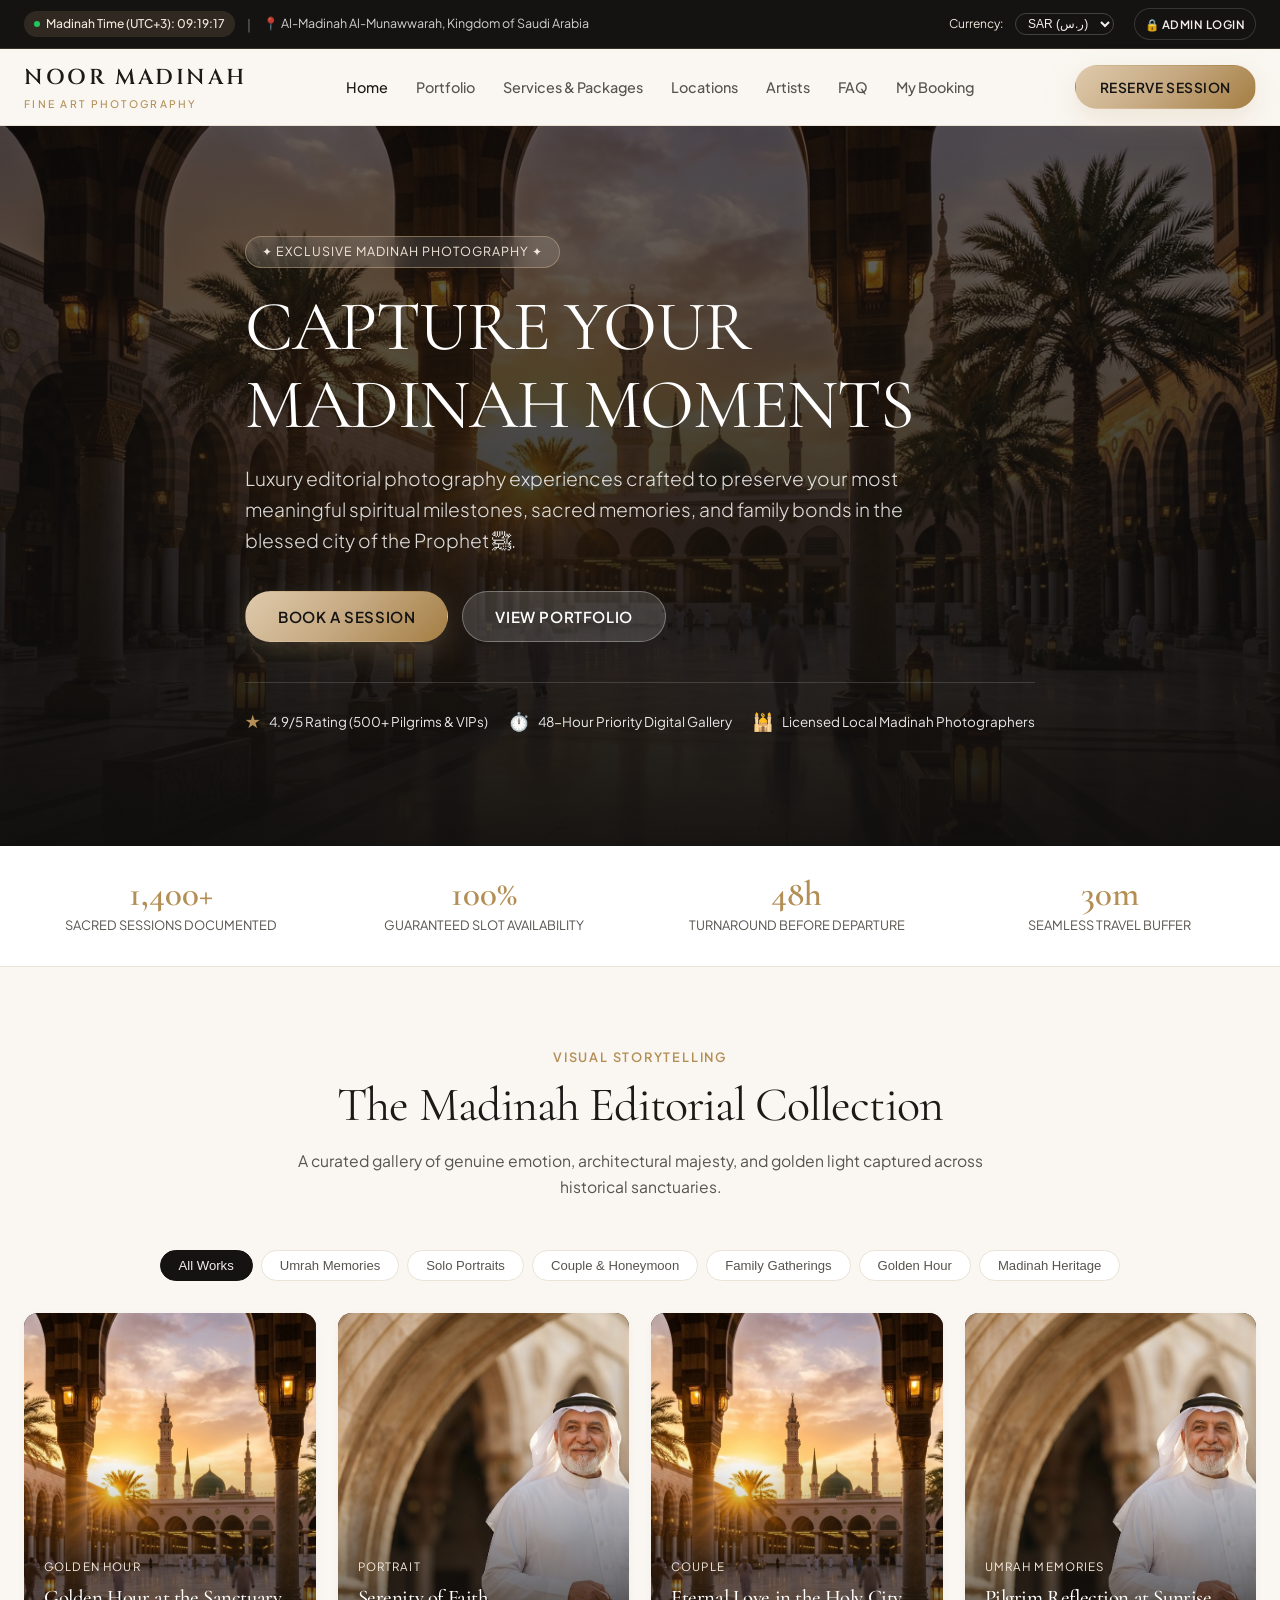
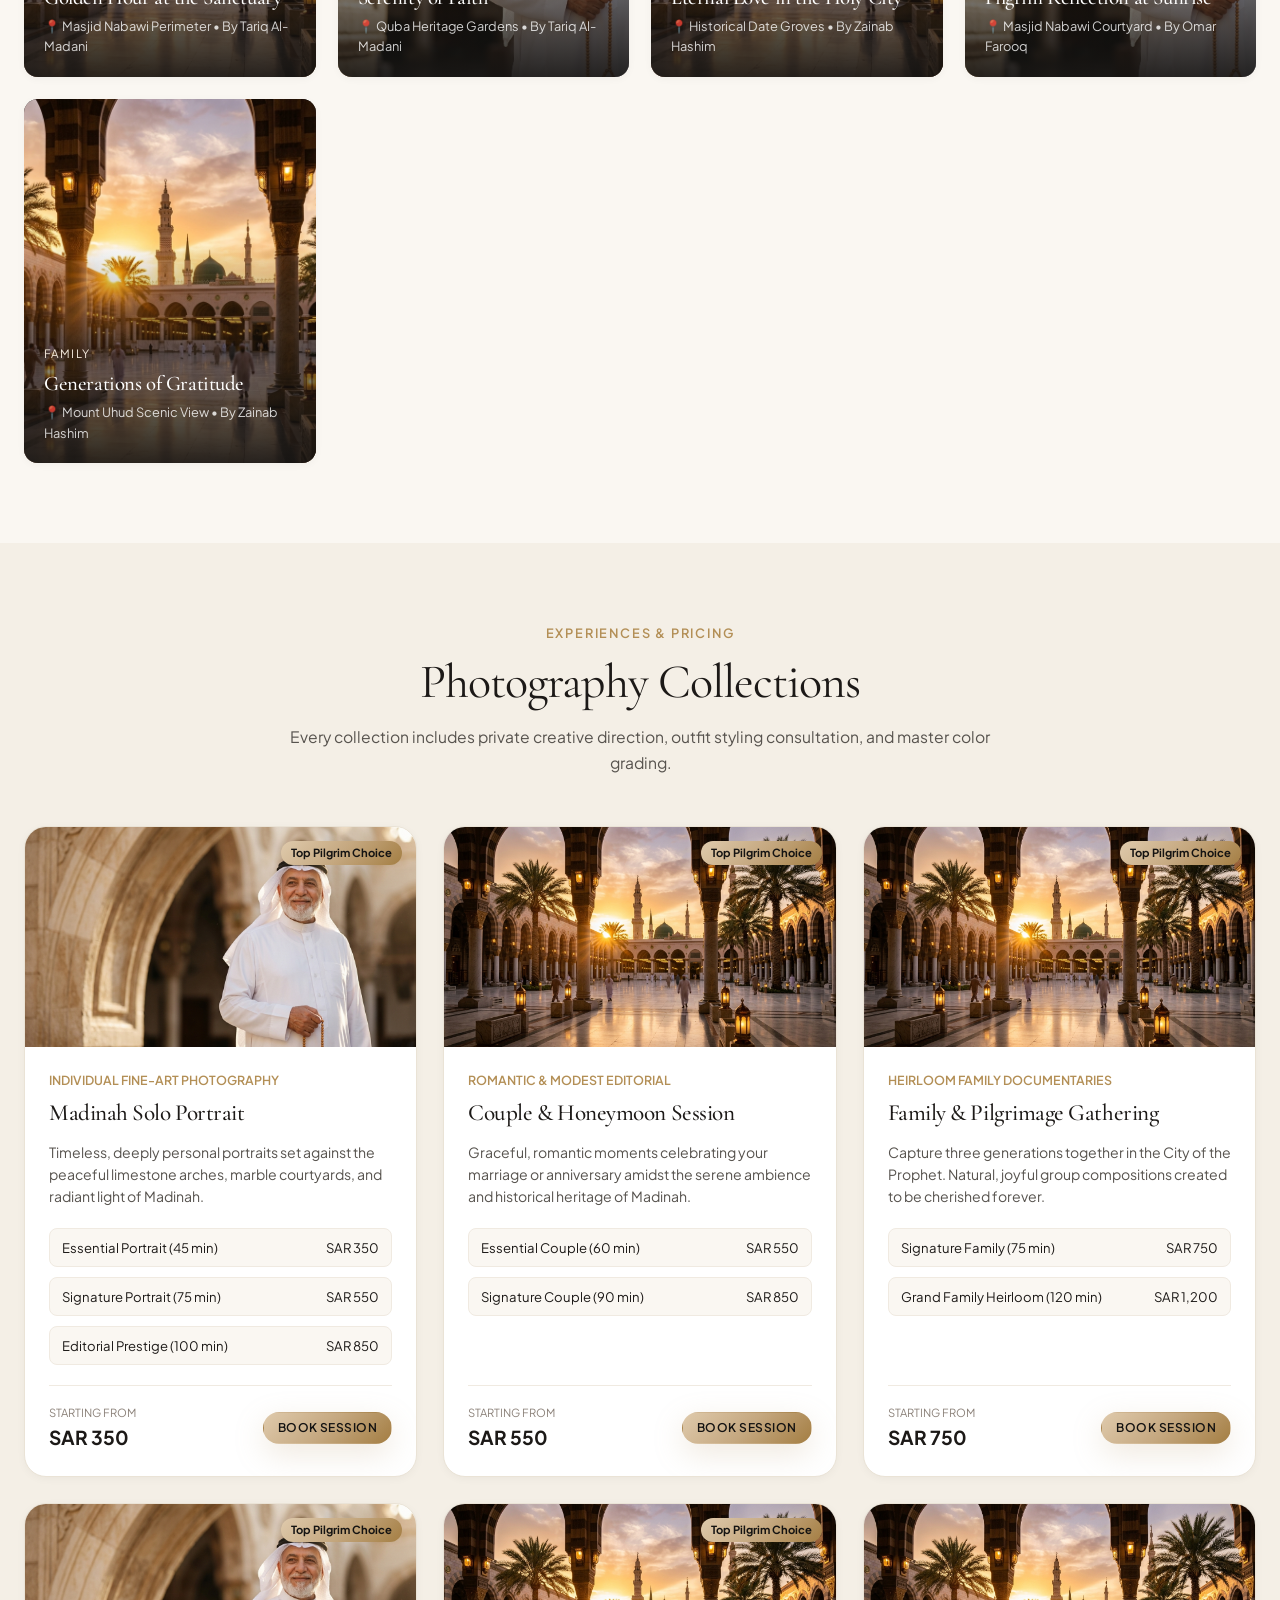
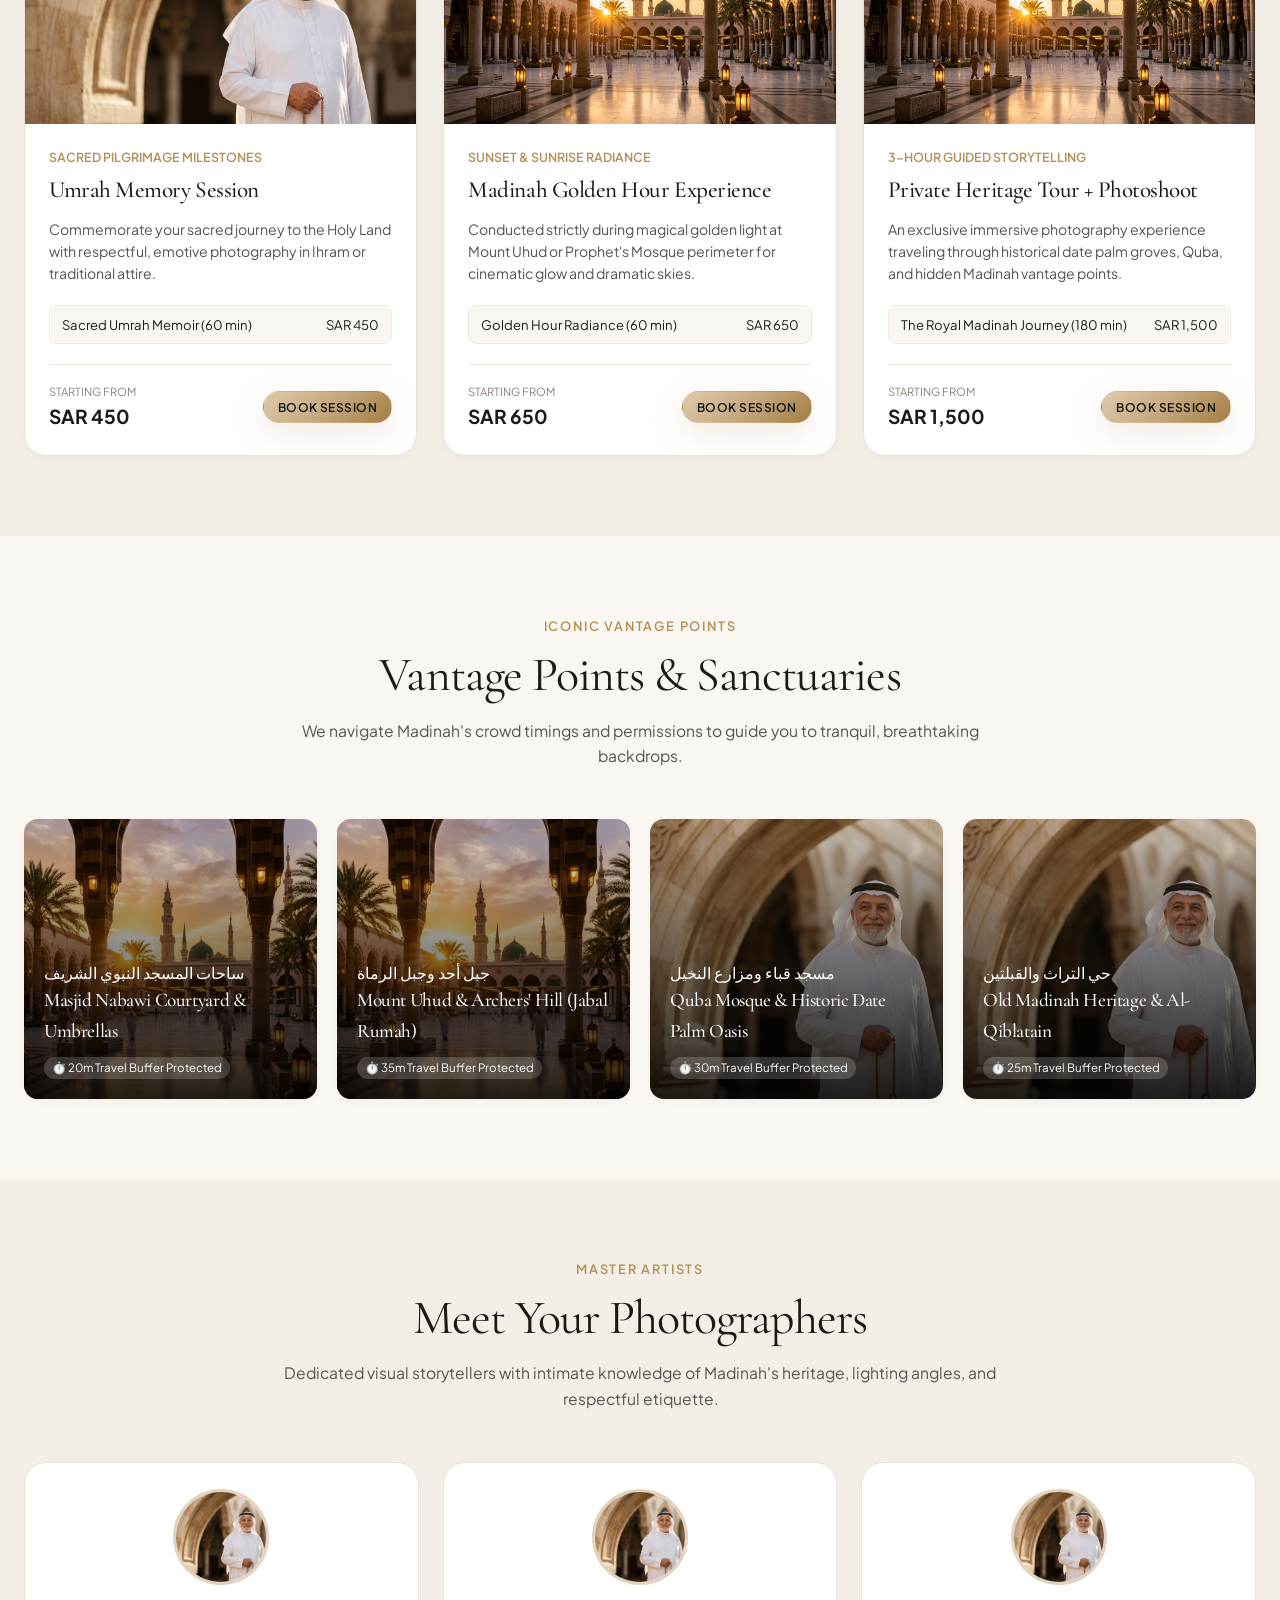
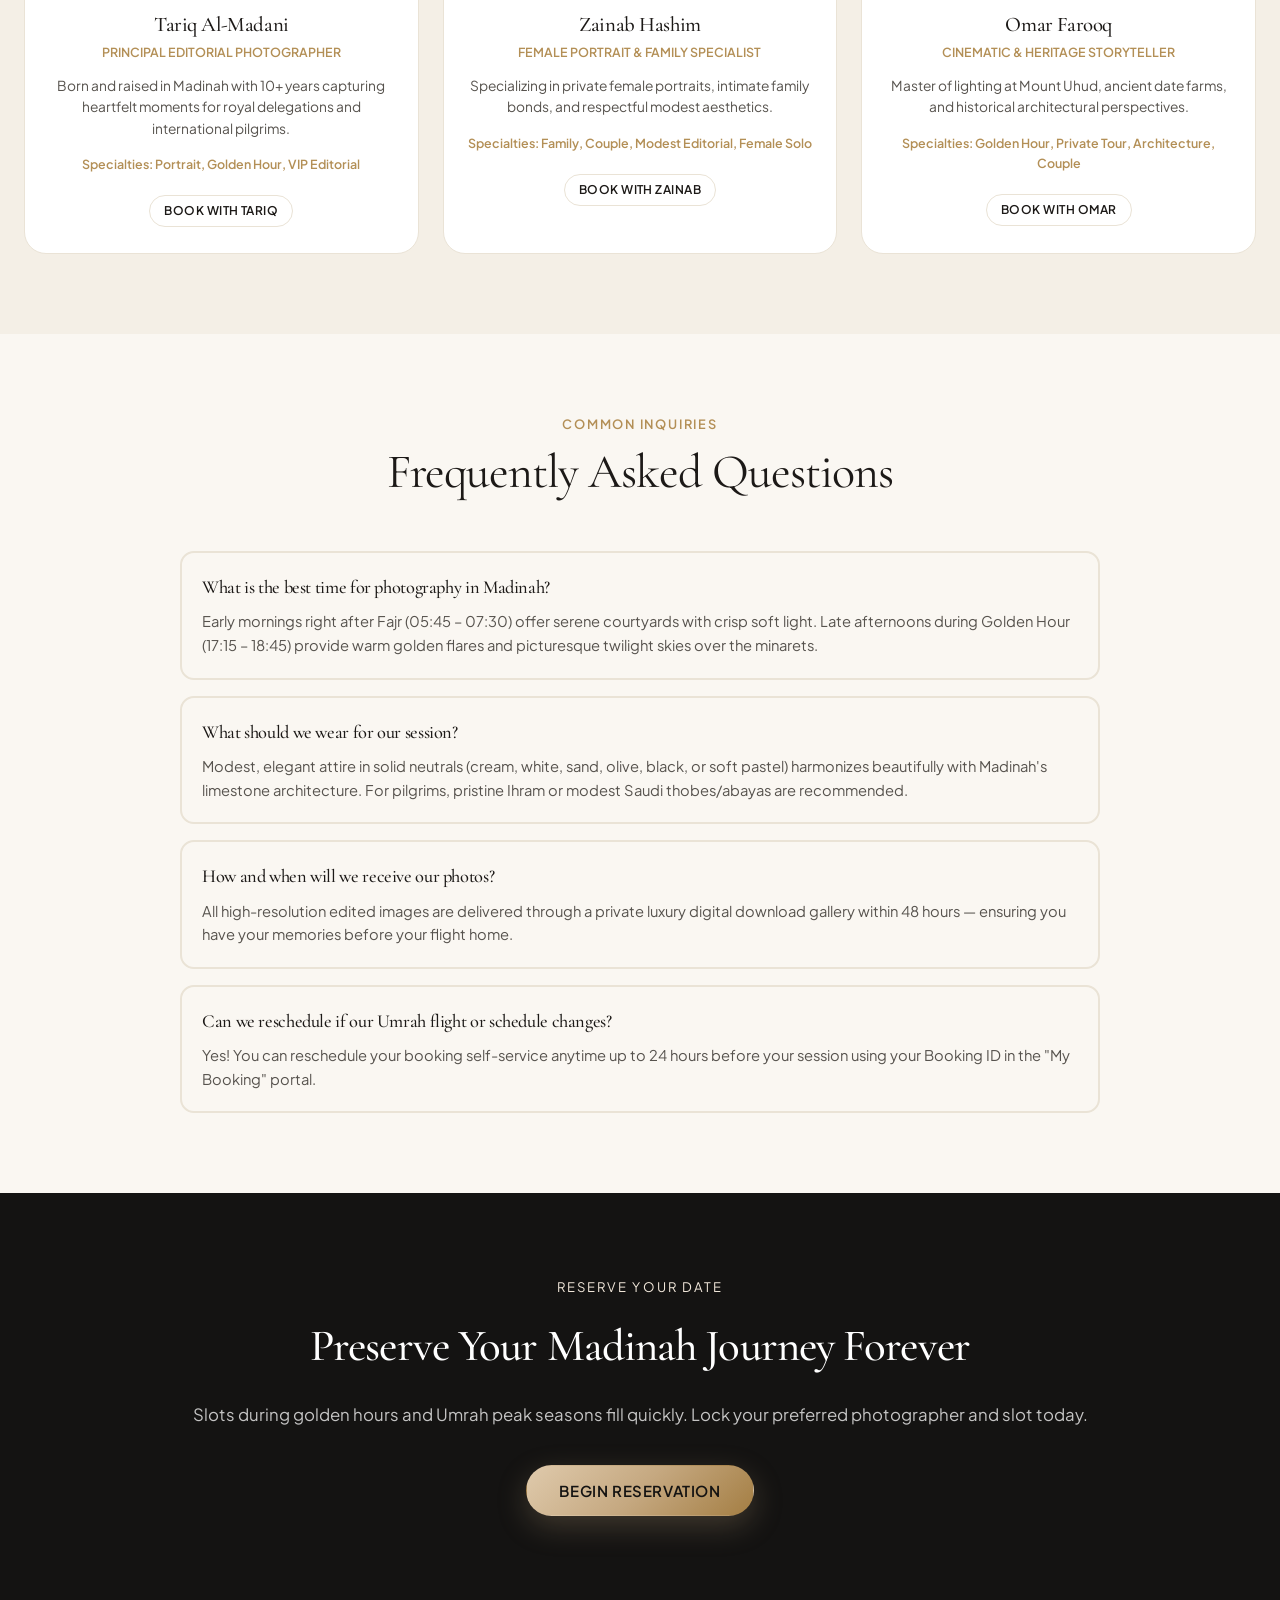
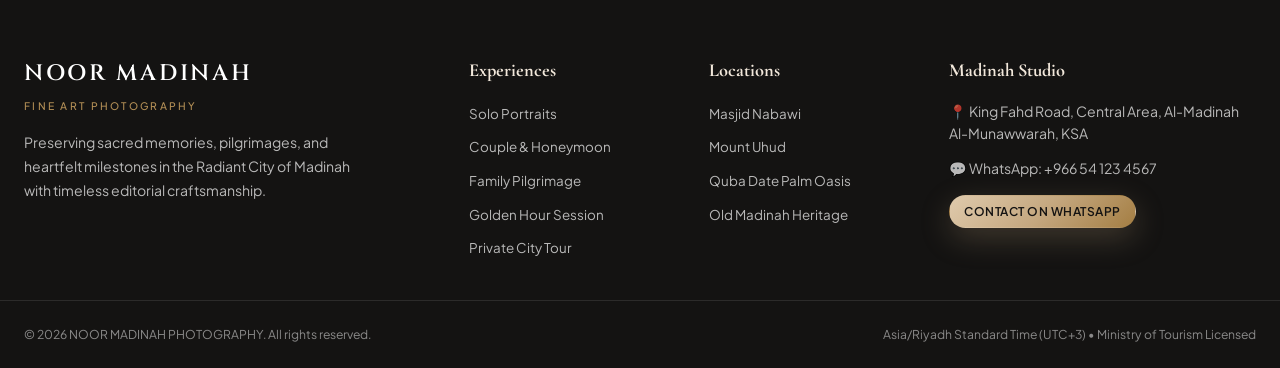
==== index.html @ 3746a285 "Add full WhatsApp Bot Gateway integration and live test sender in Admin Control Center" ====
<!DOCTYPE html>
<html lang="en">
<head>
  <meta charset="UTF-8">
  <meta name="viewport" content="width=device-width, initial-scale=1.0">
  <title>NOOR MADINAH — Luxury Editorial Photography & Reservation Platform</title>
  
  <!-- SEO & Open Graph -->
  <meta name="description" content="Exclusive luxury photography experiences in Madinah, Saudi Arabia. Commemorate sacred Umrah moments, timeless portraits, and family heirlooms around Prophet's Mosque & Mount Uhud.">
  <meta name="keywords" content="Madinah Photographer, Photographer in Madinah, Umrah Photography, Madinah Photo Session, Saudi Arabia Luxury Photographer, Nabawi Portrait">
  <meta property="og:title" content="NOOR MADINAH — Luxury Editorial Photography">
  <meta property="og:description" content="Capture your most meaningful pilgrimage moments in Madinah with our premier editorial photography team.">
  <meta property="og:image" content="/static/images/hero_sunset.jpg">
  <meta property="og:type" content="website">

  <link rel="stylesheet" href="/css/styles.css?v=2.1">
</head>
<body>

  <!-- 1. TOP LIVE TIME & CURRENCY BAR -->
  <div class="top-bar">
    <div class="container top-bar-inner">
      <div class="top-bar-left">
        <div class="time-badge">
          <span class="pulse-dot"></span>
          <span id="madinah-live-clock">Madinah (Asia/Riyadh): 17:30</span>
        </div>
        <span style="color: rgba(255,255,255,0.4);">|</span>
        <span style="font-size: 0.78rem; color: rgba(255,255,255,0.8);">📍 Al-Madinah Al-Munawwarah, Kingdom of Saudi Arabia</span>
      </div>
      <div style="display: flex; align-items: center; gap: 12px;">
        <span style="font-size: 0.75rem; color: var(--gold-light);">Currency:</span>
        <select id="currency-select" class="currency-picker" onchange="app.setCurrency(this.value)">
          <option value="SAR">SAR (ر.س)</option>
          <option value="USD">USD ($)</option>
          <option value="IDR">IDR (Rp)</option>
        </select>
        <button id="admin-nav-btn" onclick="app.openAdminLoginModal()" class="btn btn-dark btn-sm" style="font-size: 0.72rem; padding: 3px 10px; margin-left: 8px;">🔒 Admin Login</button>
      </div>
    </div>
  </div>

  <!-- 2. SITE HEADER & NAVIGATION -->
  <header class="site-header">
    <div class="container nav-inner">
      <a href="#" onclick="app.switchView('public'); return false;" class="brand-logo">
        <span class="brand-title">NOOR MADINAH</span>
        <span class="brand-subtitle">Fine Art Photography</span>
      </a>

      <nav>
        <ul class="nav-links">
          <li><a class="nav-link active" onclick="app.scrollToSection('hero')">Home</a></li>
          <li><a class="nav-link" onclick="app.scrollToSection('portfolio')">Portfolio</a></li>
          <li><a class="nav-link" onclick="app.scrollToSection('services')">Services & Packages</a></li>
          <li><a class="nav-link" onclick="app.scrollToSection('locations')">Locations</a></li>
          <li><a class="nav-link" onclick="app.scrollToSection('photographers')">Artists</a></li>
          <li><a class="nav-link" onclick="app.scrollToSection('faq')">FAQ</a></li>
          <li><a class="nav-link" onclick="app.switchView('client-portal')">My Booking</a></li>
        </ul>
      </nav>

      <div class="nav-actions">
        <button onclick="app.startBooking()" class="btn btn-primary">Reserve Session</button>
      </div>
    </div>
  </header>

  <!-- ========================================================
       MAIN APP CONTAINER (SPA ROUTER)
       ======================================================== -->
  <main id="app-root">

    <!-- VIEW 1: PUBLIC EDITORIAL WEBSITE -->
    <div id="view-public">

      <!-- HERO SECTION -->
      <section id="hero" class="hero-section">
        <img src="/static/images/hero_sunset.jpg" alt="Madinah Sanctuary Sunset" class="hero-bg-img">
        <div class="hero-overlay"></div>
        
        <div class="container hero-content">
          <div class="hero-tag">✦ Exclusive Madinah Photography ✦</div>
          <h1 class="hero-title">CAPTURE YOUR<br>MADINAH MOMENTS</h1>
          <p class="hero-subtitle">
            Luxury editorial photography experiences crafted to preserve your most meaningful spiritual milestones, sacred memories, and family bonds in the blessed city of the Prophet ﷺ.
          </p>
          <div class="hero-cta-group">
            <button onclick="app.startBooking()" class="btn btn-primary btn-lg">Book A Session</button>
            <button onclick="app.scrollToSection('portfolio')" class="btn btn-secondary btn-lg" style="background: rgba(255,255,255,0.15); color: #fff; border-color: rgba(255,255,255,0.3);">View Portfolio</button>
          </div>

          <div class="hero-badges-row">
            <div class="hero-badge-item">
              <span style="color: var(--gold-hover); font-size: 1.1rem;">★</span>
              <span>4.9/5 Rating (500+ Pilgrims & VIPs)</span>
            </div>
            <div class="hero-badge-item">
              <span style="color: var(--gold-hover); font-size: 1.1rem;">⏱️</span>
              <span>48-Hour Priority Digital Gallery</span>
            </div>
            <div class="hero-badge-item">
              <span style="color: var(--gold-hover); font-size: 1.1rem;">🕌</span>
              <span>Licensed Local Madinah Photographers</span>
            </div>
          </div>
        </div>
      </section>

      <!-- STATS RIBBON -->
      <div class="stats-ribbon">
        <div class="container stats-grid">
          <div class="stat-item">
            <div class="stat-number">1,400+</div>
            <div class="stat-label">Sacred Sessions Documented</div>
          </div>
          <div class="stat-item">
            <div class="stat-number">100%</div>
            <div class="stat-label">Guaranteed Slot Availability</div>
          </div>
          <div class="stat-item">
            <div class="stat-number">48h</div>
            <div class="stat-label">Turnaround Before Departure</div>
          </div>
          <div class="stat-item">
            <div class="stat-number">30m</div>
            <div class="stat-label">Seamless Travel Buffer</div>
          </div>
        </div>
      </div>

      <!-- PORTFOLIO SHOWCASE -->
      <section id="portfolio" class="section">
        <div class="container">
          <div class="section-header">
            <span class="section-subtitle">Visual Storytelling</span>
            <h2 class="section-title">The Madinah Editorial Collection</h2>
            <p class="section-description">A curated gallery of genuine emotion, architectural majesty, and golden light captured across historical sanctuaries.</p>
          </div>

          <div class="portfolio-filter" id="portfolio-category-filters">
            <button class="filter-btn active" onclick="app.filterPortfolio('All')">All Works</button>
            <button class="filter-btn" onclick="app.filterPortfolio('Umrah Memories')">Umrah Memories</button>
            <button class="filter-btn" onclick="app.filterPortfolio('Portrait')">Solo Portraits</button>
            <button class="filter-btn" onclick="app.filterPortfolio('Couple')">Couple & Honeymoon</button>
            <button class="filter-btn" onclick="app.filterPortfolio('Family')">Family Gatherings</button>
            <button class="filter-btn" onclick="app.filterPortfolio('Golden Hour')">Golden Hour</button>
            <button class="filter-btn" onclick="app.filterPortfolio('Heritage')">Madinah Heritage</button>
          </div>

          <div class="portfolio-grid" id="portfolio-grid-container">
            <!-- Dynamic Portfolio Items Rendered Here -->
          </div>
        </div>
      </section>

      <!-- SERVICES & PACKAGES -->
      <section id="services" class="section section-alt">
        <div class="container">
          <div class="section-header">
            <span class="section-subtitle">Experiences & Pricing</span>
            <h2 class="section-title">Photography Collections</h2>
            <p class="section-description">Every collection includes private creative direction, outfit styling consultation, and master color grading.</p>
          </div>

          <div class="services-grid" id="services-grid-container">
            <!-- Dynamic Services & Package Cards Rendered Here -->
          </div>
        </div>
      </section>

      <!-- ICONIC LOCATIONS -->
      <section id="locations" class="section">
        <div class="container">
          <div class="section-header">
            <span class="section-subtitle">Iconic Vantage Points</span>
            <h2 class="section-title">Vantage Points & Sanctuaries</h2>
            <p class="section-description">We navigate Madinah's crowd timings and permissions to guide you to tranquil, breathtaking backdrops.</p>
          </div>

          <div class="locations-grid" id="locations-grid-container">
            <!-- Dynamic Locations Cards Rendered Here -->
          </div>
        </div>
      </section>

      <!-- ARTISTS / PHOTOGRAPHERS -->
      <section id="photographers" class="section section-alt">
        <div class="container">
          <div class="section-header">
            <span class="section-subtitle">Master Artists</span>
            <h2 class="section-title">Meet Your Photographers</h2>
            <p class="section-description">Dedicated visual storytellers with intimate knowledge of Madinah's heritage, lighting angles, and respectful etiquette.</p>
          </div>

          <div class="photographers-grid" id="photographers-grid-container">
            <!-- Dynamic Photographers Rendered Here -->
          </div>
        </div>
      </section>

      <!-- FAQ SECTION -->
      <section id="faq" class="section">
        <div class="container container-narrow">
          <div class="section-header">
            <span class="section-subtitle">Common Inquiries</span>
            <h2 class="section-title">Frequently Asked Questions</h2>
          </div>

          <div style="display: flex; flex-direction: column; gap: 16px;">
            <div class="selectable-card">
              <h3 style="font-size: 1.15rem; margin-bottom: 8px;">What is the best time for photography in Madinah?</h3>
              <p style="color: var(--text-secondary); font-size: 0.92rem;">
                Early mornings right after Fajr (05:45 – 07:30) offer serene courtyards with crisp soft light. Late afternoons during Golden Hour (17:15 – 18:45) provide warm golden flares and picturesque twilight skies over the minarets.
              </p>
            </div>
            <div class="selectable-card">
              <h3 style="font-size: 1.15rem; margin-bottom: 8px;">What should we wear for our session?</h3>
              <p style="color: var(--text-secondary); font-size: 0.92rem;">
                Modest, elegant attire in solid neutrals (cream, white, sand, olive, black, or soft pastel) harmonizes beautifully with Madinah's limestone architecture. For pilgrims, pristine Ihram or modest Saudi thobes/abayas are recommended.
              </p>
            </div>
            <div class="selectable-card">
              <h3 style="font-size: 1.15rem; margin-bottom: 8px;">How and when will we receive our photos?</h3>
              <p style="color: var(--text-secondary); font-size: 0.92rem;">
                All high-resolution edited images are delivered through a private luxury digital download gallery within 48 hours — ensuring you have your memories before your flight home.
              </p>
            </div>
            <div class="selectable-card">
              <h3 style="font-size: 1.15rem; margin-bottom: 8px;">Can we reschedule if our Umrah flight or schedule changes?</h3>
              <p style="color: var(--text-secondary); font-size: 0.92rem;">
                Yes! You can reschedule your booking self-service anytime up to 24 hours before your session using your Booking ID in the "My Booking" portal.
              </p>
            </div>
          </div>
        </div>
      </section>

      <!-- CTA BANNER -->
      <section class="section" style="background: var(--bg-dark); color: #fff; text-align: center; padding: 80px 0;">
        <div class="container container-narrow">
          <span style="color: var(--gold-light); font-size: 0.82rem; text-transform: uppercase; letter-spacing: 0.16em;">Reserve Your Date</span>
          <h2 style="font-size: 2.8rem; color: #fff; margin: 12px 0 20px;">Preserve Your Madinah Journey Forever</h2>
          <p style="color: rgba(255,255,255,0.75); margin-bottom: 36px; font-size: 1.05rem;">Slots during golden hours and Umrah peak seasons fill quickly. Lock your preferred photographer and slot today.</p>
          <button onclick="app.startBooking()" class="btn btn-primary btn-lg">Begin Reservation</button>
        </div>
      </section>

    </div>

    <!-- VIEW 2: 8-STEP INTERACTIVE BOOKING ENGINE -->
    <div id="view-booking" style="display: none;">
      <div class="container">
        <div class="booking-wizard-wrapper">
          
          <!-- Wizard Progress Indicator -->
          <div class="wizard-header">
            <div style="text-align: center; margin-bottom: 24px;">
              <span style="font-size: 0.78rem; text-transform: uppercase; letter-spacing: 0.16em; color: var(--gold-light);">Reservation Engine</span>
              <h2 style="font-size: 1.8rem; color: #fff;" id="wizard-step-title">Step 1: Select Photography Experience</h2>
            </div>

            <div class="wizard-steps-indicator" id="wizard-steps-indicator">
              <!-- Dynamically populated step pills (1 to 8) -->
            </div>
          </div>

          <div class="wizard-body">
            
            <!-- STEP 1: SELECT SERVICE -->
            <div id="step-pane-1" class="step-pane active">
              <h3 style="font-size: 1.4rem; margin-bottom: 8px;">Choose Your Photoshoot Experience</h3>
              <p style="color: var(--text-secondary); font-size: 0.92rem;">Select the nature of your photography session in Madinah.</p>
              <div class="select-grid" id="step1-services-grid"></div>
            </div>

            <!-- STEP 2: SELECT PACKAGE -->
            <div id="step-pane-2" class="step-pane">
              <h3 style="font-size: 1.4rem; margin-bottom: 8px;">Select Package & Inclusions</h3>
              <p style="color: var(--text-secondary); font-size: 0.92rem;">Choose your desired session duration, photo deliverables, and add-ons.</p>
              <div class="select-grid" id="step2-packages-grid"></div>
            </div>

            <!-- STEP 3: LOCATION & PHOTOGRAPHER -->
            <div id="step-pane-3" class="step-pane">
              <h3 style="font-size: 1.4rem; margin-bottom: 8px;">Location & Artist Preference</h3>
              <p style="color: var(--text-secondary); font-size: 0.92rem;">Select where you wish to shoot and your preferred photographer.</p>
              
              <div style="margin-top: 24px;">
                <label class="form-label" style="margin-bottom: 12px; display: block;">1. Select Photoshoot Location in Madinah:</label>
                <div class="select-grid" id="step3-locations-grid"></div>
              </div>

              <div style="margin-top: 36px;">
                <label class="form-label" style="margin-bottom: 12px; display: block;">2. Select Photographer Preference:</label>
                <div class="select-grid" id="step3-photographers-grid"></div>
              </div>
            </div>

            <!-- STEP 4: DATE & LIVE TIME SLOTS (ASIA/RIYADH) -->
            <div id="step-pane-4" class="step-pane">
              <div style="display: flex; justify-content: space-between; align-items: baseline; flex-wrap: wrap; gap: 10px;">
                <div>
                  <h3 style="font-size: 1.4rem; margin-bottom: 4px;">Choose Date & Available Slot</h3>
                  <p style="color: var(--text-secondary); font-size: 0.92rem;">All slots strictly calculated in <strong>Asia/Riyadh</strong> timezone with automated travel buffer protection.</p>
                </div>
                <div id="slot-calculation-info" style="font-size: 0.82rem; color: var(--gold-hover); font-weight: 600;"></div>
              </div>

              <div class="datetime-selector-grid">
                <!-- Interactive Calendar Widget -->
                <div class="calendar-picker-box">
                  <div class="cal-header">
                    <button class="cal-nav-btn" onclick="bookingWizard.prevMonth()">‹</button>
                    <div class="cal-month-title" id="cal-month-display">August 2026</div>
                    <button class="cal-nav-btn" onclick="bookingWizard.nextMonth()">›</button>
                  </div>
                  <div class="cal-weekdays">
                    <span>MO</span><span>TU</span><span>WE</span><span>TH</span><span>FR</span><span>SA</span><span>SU</span>
                  </div>
                  <div class="cal-days-grid" id="cal-days-container"></div>
                </div>

                <!-- Live Generated Time Slots -->
                <div class="slots-container">
                  <div style="display: flex; justify-content: space-between; align-items: center; margin-bottom: 16px;">
                    <span style="font-weight: 700; font-size: 0.96rem;" id="slots-selected-date-label">Available Slots for Selected Date</span>
                    <span style="font-size: 0.76rem; color: var(--text-muted);" id="slots-count-badge">0 slots</span>
                  </div>

                  <div class="slots-grid" id="slots-grid-container">
                    <p style="grid-column: 1/-1; color: var(--text-muted); font-size: 0.88rem; padding: 20px 0;">Please select a date on the calendar.</p>
                  </div>
                </div>
              </div>
            </div>

            <!-- STEP 5: CLIENT INFORMATION -->
            <div id="step-pane-5" class="step-pane">
              <h3 style="font-size: 1.4rem; margin-bottom: 8px;">Lead Client Information</h3>
              <p style="color: var(--text-secondary); font-size: 0.92rem;">We will use these details to dispatch confirmations, WhatsApp reminders, and delivery links.</p>

              <div class="form-grid" style="margin-top: 24px;">
                <div class="form-group">
                  <label class="form-label">Full Name *</label>
                  <input type="text" id="client-name-input" class="form-input" placeholder="e.g. Ahmad Rayyan" required>
                </div>

                <div class="form-group">
                  <label class="form-label">Email Address *</label>
                  <input type="email" id="client-email-input" class="form-input" placeholder="ahmad@example.com" required>
                </div>

                <div class="form-group">
                  <label class="form-label">WhatsApp Number (with Country Code) *</label>
                  <input type="tel" id="client-whatsapp-input" class="form-input" placeholder="+62 812 3456 7890" required>
                </div>

                <div class="form-group">
                  <label class="form-label">Country of Residence *</label>
                  <select id="client-country-input" class="form-select">
                    <option value="Indonesia">Indonesia</option>
                    <option value="Saudi Arabia">Saudi Arabia</option>
                    <option value="United Arab Emirates">United Arab Emirates</option>
                    <option value="United Kingdom">United Kingdom</option>
                    <option value="United States">United States</option>
                    <option value="Malaysia">Malaysia</option>
                    <option value="Singapore">Singapore</option>
                    <option value="Canada">Canada</option>
                    <option value="Australia">Australia</option>
                    <option value="Other">Other Country</option>
                  </select>
                </div>
              </div>
            </div>

            <!-- STEP 6: PHOTOSHOOT DETAILS -->
            <div id="step-pane-6" class="step-pane">
              <h3 style="font-size: 1.4rem; margin-bottom: 8px;">Photoshoot Details & Vision</h3>
              <p style="color: var(--text-secondary); font-size: 0.92rem;">Help us tailor the lighting, angles, and storytelling to your vision.</p>

              <div class="form-grid" style="margin-top: 24px;">
                <div class="form-group">
                  <label class="form-label">What are you celebrating? *</label>
                  <select id="detail-celebration-input" class="form-select">
                    <option value="Umrah Pilgrimage">Umrah Pilgrimage</option>
                    <option value="Wedding Anniversary">Wedding Anniversary</option>
                    <option value="Honeymoon">Honeymoon</option>
                    <option value="Family Gathering">Family Gathering</option>
                    <option value="Personal Milestone / Solo">Personal Milestone / Solo</option>
                    <option value="Birthday / Celebration">Birthday / Celebration</option>
                  </select>
                </div>

                <div class="form-group">
                  <label class="form-label">Number of People in Session *</label>
                  <select id="detail-people-input" class="form-select">
                    <option value="1">1 Person (Solo)</option>
                    <option value="2">2 Persons (Couple)</option>
                    <option value="3">3 - 4 Persons (Small Family)</option>
                    <option value="6">5 - 7 Persons (Medium Group)</option>
                    <option value="10">8+ Persons (Large Family)</option>
                  </select>
                </div>

                <div class="form-group">
                  <label class="form-label">Preferred Photography Style *</label>
                  <select id="detail-style-input" class="form-select">
                    <option value="Editorial Fine-Art">Editorial Fine-Art (Magazine Look)</option>
                    <option value="Natural & Candid">Natural & Candid (Unposed Emotive)</option>
                    <option value="Cinematic Warmth">Cinematic Warmth (Dramatic Lighting)</option>
                    <option value="Traditional & Classic">Traditional & Classic</option>
                  </select>
                </div>

                <div class="form-group" style="grid-column: 1 / -1;">
                  <label class="form-label">Special Requests, Meeting Notes, or Preferred Poses</label>
                  <textarea id="detail-notes-input" class="form-textarea" placeholder="e.g. Traveling with elderly parents, prefer elevator access, would like photos near green dome minarets, etc."></textarea>
                </div>
              </div>
            </div>

            <!-- STEP 7: PAYMENT & DEPOSIT -->
            <div id="step-pane-7" class="step-pane">
              <h3 style="font-size: 1.4rem; margin-bottom: 8px;">Payment & Deposit Confirmation</h3>
              <p style="color: var(--text-secondary); font-size: 0.92rem;">To lock your photographer's schedule, a 30% deposit is required.</p>

              <div class="receipt-box" id="step7-pricing-summary">
                <!-- Dynamic Breakdown populated here -->
              </div>

              <div style="margin-top: 24px;">
                <label class="form-label" style="margin-bottom: 12px; display: block;">Select Payment Method:</label>
                <div class="select-grid" style="grid-template-columns: repeat(auto-fit, minmax(220px, 1fr));">
                  <div class="selectable-card selected" onclick="bookingWizard.selectPaymentMethod(this, 'Credit Card / Mada')">
                    <div style="font-weight: 700;">💳 Credit Card / Mada</div>
                    <div style="font-size: 0.78rem; color: var(--text-secondary);">Instant automated receipt</div>
                  </div>
                  <div class="selectable-card" onclick="bookingWizard.selectPaymentMethod(this, 'Apple Pay')">
                    <div style="font-weight: 700;">🍏 Apple Pay</div>
                    <div style="font-size: 0.78rem; color: var(--text-secondary);">1-Touch authorization</div>
                  </div>
                  <div class="selectable-card" onclick="bookingWizard.selectPaymentMethod(this, 'Bank Transfer (SAR / IDR)')">
                    <div style="font-weight: 700;">🏦 Bank Transfer</div>
                    <div style="font-size: 0.78rem; color: var(--text-secondary);">Al-Rajhi / BCA / Mandiri</div>
                  </div>
                </div>
              </div>
            </div>

            <!-- STEP 8: CONFIRMATION -->
            <div id="step-pane-8" class="step-pane">
              <div class="confirmation-card" id="step8-confirmation-content">
                <!-- Confirmation content populated here -->
              </div>
            </div>

          </div>

          <!-- Wizard Footer Controls -->
          <div class="booking-summary-bar" id="wizard-summary-bar">
            <div class="summary-pill-group">
              <div class="summary-pill" id="summary-pill-service">Service: <span>-</span></div>
              <div class="summary-pill" id="summary-pill-slot">Slot: <span>-</span></div>
              <div class="summary-pill" id="summary-pill-total" style="font-weight: 700; color: var(--gold-hover);">Total: <span>-</span></div>
            </div>

            <div style="display: flex; gap: 12px;">
              <button id="wizard-prev-btn" onclick="bookingWizard.prevStep()" class="btn btn-secondary" style="display: none;">Back</button>
              <button id="wizard-next-btn" onclick="bookingWizard.nextStep()" class="btn btn-primary">Continue</button>
            </div>
          </div>

        </div>
      </div>
    </div>

    <!-- VIEW 3: CLIENT SELF-SERVICE PORTAL -->
    <div id="view-client-portal" style="display: none; padding: 60px 0;">
      <div class="container container-narrow">
        <div style="text-align: center; margin-bottom: 40px;">
          <span class="section-subtitle">Client Self-Service</span>
          <h2 class="section-title">Manage Your Madinah Photoshoot</h2>
          <p class="section-description">Lookup your booking to view status, download iCal invitations, reschedule date, or contact your photographer.</p>
        </div>

        <div class="selectable-card" style="margin-bottom: 32px;">
          <div style="display: flex; gap: 12px; flex-wrap: wrap;">
            <input type="text" id="client-search-booking-id" class="form-input" style="flex: 1; min-width: 240px;" placeholder="Enter Booking ID (e.g. MDN-2026-0001)">
            <button onclick="clientPortal.searchBooking()" class="btn btn-primary">Find Booking</button>
          </div>
        </div>

        <div id="client-booking-detail-card" style="display: none;">
          <!-- Populated dynamically by client-portal.js -->
        </div>
      </div>
    </div>

    <!-- VIEW 4: ADMIN DASHBOARD & CONTROL CENTER -->
    <div id="view-admin" class="admin-wrapper" style="display: none;">
      <div class="container">
        
        <!-- Admin Header -->
        <div class="admin-header">
          <div>
            <span style="font-size: 0.78rem; text-transform: uppercase; letter-spacing: 0.14em; color: var(--gold-hover); font-weight: 600;">Control Center</span>
            <h1 style="font-size: 2rem;">Madinah Studio Management</h1>
          </div>
          <div style="display: flex; gap: 10px;">
            <button onclick="app.switchView('public')" class="btn btn-secondary btn-sm">Public Site</button>
            <button onclick="adminDashboard.refreshData()" class="btn btn-dark btn-sm">↻ Refresh Data</button>
          </div>
        </div>

        <!-- KPI Metrics Grid -->
        <div class="kpi-grid">
          <div class="kpi-card">
            <div class="kpi-title">Today's Shoots</div>
            <div class="kpi-value" id="kpi-today-shoots">0</div>
          </div>
          <div class="kpi-card">
            <div class="kpi-title">Upcoming Bookings</div>
            <div class="kpi-value" id="kpi-upcoming-shoots">0</div>
          </div>
          <div class="kpi-card">
            <div class="kpi-title">Total Revenue (SAR)</div>
            <div class="kpi-value" id="kpi-revenue" style="color: var(--gold-hover);">SAR 0</div>
          </div>
          <div class="kpi-card">
            <div class="kpi-title">Pending Payments</div>
            <div class="kpi-value" id="kpi-pending-payments">0</div>
          </div>
          <div class="kpi-card">
            <div class="kpi-title">Cancellation Rate</div>
            <div class="kpi-value" id="kpi-cancellation-rate">0%</div>
          </div>
        </div>

        <!-- Admin Tabs -->
        <div class="admin-tabs-nav">
          <button class="admin-tab-btn active" onclick="adminDashboard.switchTab('calendar')">🗓️ Visual Calendar</button>
          <button class="admin-tab-btn" onclick="adminDashboard.switchTab('bookings')">📋 All Bookings</button>
          <button class="admin-tab-btn" onclick="adminDashboard.switchTab('availability')">⏰ Availability & Overrides</button>
          <button class="admin-tab-btn" onclick="adminDashboard.switchTab('portfolio')">🖼️ Portfolio CMS</button>
          <button class="admin-tab-btn" onclick="adminDashboard.switchTab('notifications')">💬 WhatsApp Center</button>
          <button class="admin-tab-btn" onclick="adminDashboard.switchTab('settings')">⚙️ Studio Rules</button>
        </div>

        <!-- TAB 1: VISUAL CALENDAR -->
        <div id="admin-tab-calendar" class="admin-tab-content">
          <div class="admin-calendar-box">
            <div class="admin-cal-controls">
              <div style="display: flex; align-items: center; gap: 12px;">
                <button class="cal-nav-btn" onclick="adminDashboard.prevMonth()">‹</button>
                <h3 style="font-size: 1.3rem;" id="admin-cal-month-title">August 2026</h3>
                <button class="cal-nav-btn" onclick="adminDashboard.nextMonth()">›</button>
              </div>
              <div style="display: flex; gap: 8px; font-size: 0.78rem;">
                <span class="status-pill CONFIRMED">Confirmed</span>
                <span class="status-pill PENDING">Pending</span>
                <span class="status-pill CANCELLED">Cancelled</span>
              </div>
            </div>

            <div class="cal-weekdays" style="margin-bottom: 8px;">
              <span>MON</span><span>TUE</span><span>WED</span><span>THU</span><span>FRI</span><span>SAT</span><span>SUN</span>
            </div>
            <div class="admin-cal-grid" id="admin-calendar-grid">
              <!-- Dynamically populated month calendar with bookings -->
            </div>
          </div>
        </div>

        <!-- TAB 2: BOOKINGS TABLE -->
        <div id="admin-tab-bookings" class="admin-tab-content" style="display: none;">
          <div class="data-table-wrap">
            <table class="data-table">
              <thead>
                <tr>
                  <th>Booking ID</th>
                  <th>Client</th>
                  <th>Service & Package</th>
                  <th>Date & Time</th>
                  <th>Photographer</th>
                  <th>Location</th>
                  <th>Total / Deposit</th>
                  <th>Status</th>
                  <th>Actions</th>
                </tr>
              </thead>
              <tbody id="admin-bookings-tbody">
                <!-- Populated dynamically -->
              </tbody>
            </table>
          </div>
        </div>

        <!-- TAB 3: AVAILABILITY & DATE OVERRIDES -->
        <div id="admin-tab-availability" class="admin-tab-content" style="display: none;">
          <div style="display: grid; grid-template-columns: 1.2fr 1fr; gap: 30px;">
            
            <!-- Date Overrides Creator & List -->
            <div class="selectable-card">
              <h3 style="font-size: 1.2rem; margin-bottom: 16px;">✦ Date Overrides & Blackouts</h3>
              <p style="font-size: 0.86rem; color: var(--text-secondary); margin-bottom: 20px;">
                Date overrides take absolute precedence over weekly recurring schedules (e.g. marking a specific day OFF or setting special holiday hours).
              </p>

              <form id="override-form" onsubmit="adminDashboard.createOverride(event)" class="form-grid">
                <div class="form-group">
                  <label class="form-label">Select Date *</label>
                  <input type="date" id="override-date-input" class="form-input" required>
                </div>
                <div class="form-group">
                  <label class="form-label">Photographer</label>
                  <select id="override-photog-select" class="form-select">
                    <option value="all">All Photographers</option>
                  </select>
                </div>
                <div class="form-group">
                  <label class="form-label">Action</label>
                  <select id="override-is-off" class="form-select" onchange="adminDashboard.toggleOverrideHours(this.value)">
                    <option value="1">Mark Full Day OFF (Closed)</option>
                    <option value="0">Custom Operating Hours</option>
                  </select>
                </div>
                <div class="form-group" id="override-hours-group" style="display: none;">
                  <label class="form-label">Custom Hours (Start - End)</label>
                  <div style="display: flex; gap: 8px;">
                    <input type="time" id="override-start-time" class="form-input" value="10:00">
                    <input type="time" id="override-end-time" class="form-input" value="18:00">
                  </div>
                </div>
                <div class="form-group" style="grid-column: 1 / -1;">
                  <label class="form-label">Reason / Note</label>
                  <input type="text" id="override-reason" class="form-input" placeholder="e.g. Saudi National Day, Private VIP shoot, Maintenance">
                </div>
                <div style="grid-column: 1 / -1;">
                  <button type="submit" class="btn btn-primary btn-sm">Add Date Override</button>
                </div>
              </form>

              <h4 style="font-size: 0.95rem; margin: 28px 0 12px;">Active Date Overrides</h4>
              <div id="admin-overrides-list" style="display: flex; flex-direction: column; gap: 8px;"></div>
            </div>

            <!-- Weekly Schedule Timetable -->
            <div class="selectable-card">
              <h3 style="font-size: 1.2rem; margin-bottom: 16px;">✦ Weekly Standard Hours</h3>
              <div id="admin-weekly-rules-container" style="display: flex; flex-direction: column; gap: 12px;">
                <!-- Populated dynamically -->
              </div>
            </div>

          </div>
        </div>

        <!-- TAB 4: PORTFOLIO CMS -->
        <div id="admin-tab-portfolio" class="admin-tab-content" style="display: none;">
          <div class="selectable-card" style="margin-bottom: 24px;">
            <h3 style="font-size: 1.2rem; margin-bottom: 16px;">✦ Add New Photo to Gallery</h3>
            <form onsubmit="adminDashboard.addPortfolioItem(event)" class="form-grid">
              <div class="form-group">
                <label class="form-label">Photo Title *</label>
                <input type="text" id="cms-port-title" class="form-input" placeholder="e.g. Sunset Minaret Reflection" required>
              </div>
              <div class="form-group">
                <label class="form-label">Category *</label>
                <select id="cms-port-cat" class="form-select">
                  <option value="Umrah Memories">Umrah Memories</option>
                  <option value="Portrait">Solo Portrait</option>
                  <option value="Couple">Couple & Honeymoon</option>
                  <option value="Family">Family Gatherings</option>
                  <option value="Golden Hour">Golden Hour</option>
                  <option value="Heritage">Madinah Heritage</option>
                </select>
              </div>
              <div class="form-group">
                <label class="form-label">Select Photo File from Device *</label>
                <input type="file" id="cms-port-file" class="form-input" accept="image/*" onchange="adminDashboard.previewPortfolioUpload(event)" required>
              </div>
              <div class="form-group">
                <label class="form-label">Location Tag</label>
                <input type="text" id="cms-port-loc" class="form-input" value="Masjid Nabawi Perimeter">
              </div>
              <div id="cms-port-preview-wrap" style="grid-column: 1 / -1; display: none; margin: 10px 0;">
                <label class="form-label" style="margin-bottom: 6px;">Image Preview:</label>
                <img id="cms-port-preview-img" src="" alt="Preview" style="max-height: 200px; border-radius: var(--radius-md); border: 2px solid var(--gold-border); object-fit: cover;">
              </div>
              <div style="grid-column: 1 / -1;">
                <button type="submit" class="btn btn-primary btn-sm">Upload & Publish to Gallery</button>
              </div>
            </form>
          </div>

          <div class="portfolio-grid" id="admin-portfolio-grid"></div>
        </div>

        <!-- TAB 5: WHATSAPP BOT CENTER -->
        <div id="admin-tab-notifications" class="admin-tab-content" style="display: none;">
          <div class="selectable-card" style="margin-bottom: 24px; border-color: #25D366;">
            <div style="display: flex; justify-content: space-between; align-items: center; margin-bottom: 14px; flex-wrap: wrap; gap: 8px;">
              <div>
                <span class="section-subtitle" style="color: #16a34a;">🤖 WhatsApp Bot Gateway</span>
                <h3 style="font-size: 1.3rem;">Hubungkan Bot WhatsApp Otomatis</h3>
              </div>
              <span class="status-pill CONFIRMED" id="wa-bot-status-pill">Gateway Ready</span>
            </div>
            <p style="font-size: 0.88rem; color: var(--text-secondary); margin-bottom: 18px;">
              Setiap ada client yang booking di website, bot akan <strong>otomatis mengirim tiket konfirmasi ke nomor WA client</strong> dan memberi tahu Anda seketika.
            </p>

            <form onsubmit="adminDashboard.saveWhatsAppBotConfig(event)" class="form-grid">
              <div class="form-group">
                <label class="form-label">Pilih Provider Gateway</label>
                <select id="wa-bot-provider" class="form-select" onchange="adminDashboard.toggleProviderFields()">
                  <option value="fonnte">Fonnte (Paling Mudah - Scan QR WhatsApp Anda)</option>
                  <option value="ultramsg">UltraMsg (Instance ID & Token)</option>
                </select>
              </div>

              <div class="form-group">
                <label class="form-label">API Token / Key</label>
                <input type="text" id="wa-bot-token" class="form-input" placeholder="Contoh token: 9xKd7#mP01q..." required>
              </div>

              <div class="form-group" id="wa-instance-wrap" style="display: none;">
                <label class="form-label">UltraMsg Instance ID</label>
                <input type="text" id="wa-bot-instance" class="form-input" placeholder="instance12345">
              </div>

              <div class="form-group">
                <label class="form-label">Nomor WhatsApp Penerima Uji Coba</label>
                <input type="text" id="wa-test-phone" class="form-input" placeholder="Contoh: 081234567890 / 62812...">
              </div>

              <div style="grid-column: 1 / -1; display: flex; gap: 10px; flex-wrap: wrap; margin-top: 6px;">
                <button type="submit" class="btn btn-primary btn-sm" style="background: #25D366; color: #fff; border: none;">💾 Simpan Konfigurasi Bot</button>
                <button type="button" onclick="adminDashboard.sendTestWhatsAppMessage()" class="btn btn-dark btn-sm">📲 Uji Coba Kirim Pesan WA</button>
              </div>
            </form>
          </div>

          <h3 style="font-size: 1.15rem; margin-bottom: 14px;">Template Pesan & Riwayat Pengiriman Client</h3>
          <div style="display: flex; flex-direction: column; gap: 12px;" id="admin-whatsapp-templates-list"></div>
        </div>

        <!-- TAB 6: STUDIO SETTINGS -->
        <div id="admin-tab-settings" class="admin-tab-content" style="display: none;">
          <div class="selectable-card" style="max-width: 680px;">
            <h3 style="font-size: 1.2rem; margin-bottom: 16px;">✦ Studio Operational Rules & Security</h3>
            <form onsubmit="adminDashboard.saveSettings(event)" class="form-grid">
              <div class="form-group">
                <label class="form-label">Official Studio WhatsApp Line (Receives Bookings)</label>
                <input type="text" id="setting-whatsapp-num" class="form-input" value="+966541234567" placeholder="+628... / +9665...">
              </div>
              <div class="form-group">
                <label class="form-label">Default Travel Buffer Time (Minutes)</label>
                <input type="number" id="setting-buffer-min" class="form-input" value="30">
              </div>
              <div class="form-group">
                <label class="form-label">Minimum Notice Period (Hours)</label>
                <input type="number" id="setting-notice-hours" class="form-input" value="6">
              </div>
              <div class="form-group">
                <label class="form-label">Cancellation Deadline (Hours)</label>
                <input type="number" id="setting-cancellation-hours" class="form-input" value="48">
              </div>

              <div style="grid-column: 1 / -1; margin-top: 10px; padding-top: 16px; border-top: 1px solid var(--border-subtle);">
                <h4 style="font-size: 1rem; margin-bottom: 12px; color: var(--gold-hover);">🔒 Admin Security Credentials</h4>
              </div>
              <div class="form-group">
                <label class="form-label">Admin Username</label>
                <input type="text" id="setting-admin-user" class="form-input" value="admin" required>
              </div>
              <div class="form-group">
                <label class="form-label">Admin Password</label>
                <input type="text" id="setting-admin-pass" class="form-input" value="madinah2026" required>
              </div>

              <div style="grid-column: 1 / -1; margin-top: 10px;">
                <button type="submit" class="btn btn-primary btn-sm">Save All Settings & Password</button>
              </div>
            </form>
          </div>
        </div>

      </div>
    </div>

  </main>

  <!-- MODAL: RESCHEDULE / ACTIONS -->
  <div id="app-modal" class="modal-overlay">
    <div class="modal-content">
      <button class="modal-close-btn" onclick="app.closeModal()">✕</button>
      <div id="modal-body-container"></div>
    </div>
  </div>

  <!-- TOAST CONTAINER -->
  <div id="toast-container" class="toast-container"></div>

  <!-- FOOTER -->
  <footer class="site-footer">
    <div class="container footer-grid">
      <div>
        <div class="brand-title" style="color: #fff; font-size: 1.4rem; margin-bottom: 6px;">NOOR MADINAH</div>
        <div class="brand-subtitle" style="margin-bottom: 16px;">Fine Art Photography</div>
        <p style="color: rgba(255,255,255,0.7); font-size: 0.88rem; line-height: 1.7; max-width: 340px;">
          Preserving sacred memories, pilgrimages, and heartfelt milestones in the Radiant City of Madinah with timeless editorial craftsmanship.
        </p>
      </div>

      <div>
        <h4 class="footer-col-title">Experiences</h4>
        <ul class="footer-links-list">
          <li><a class="footer-link" onclick="app.startBooking()">Solo Portraits</a></li>
          <li><a class="footer-link" onclick="app.startBooking()">Couple & Honeymoon</a></li>
          <li><a class="footer-link" onclick="app.startBooking()">Family Pilgrimage</a></li>
          <li><a class="footer-link" onclick="app.startBooking()">Golden Hour Session</a></li>
          <li><a class="footer-link" onclick="app.startBooking()">Private City Tour</a></li>
        </ul>
      </div>

      <div>
        <h4 class="footer-col-title">Locations</h4>
        <ul class="footer-links-list">
          <li><a class="footer-link" onclick="app.scrollToSection('locations')">Masjid Nabawi</a></li>
          <li><a class="footer-link" onclick="app.scrollToSection('locations')">Mount Uhud</a></li>
          <li><a class="footer-link" onclick="app.scrollToSection('locations')">Quba Date Palm Oasis</a></li>
          <li><a class="footer-link" onclick="app.scrollToSection('locations')">Old Madinah Heritage</a></li>
        </ul>
      </div>

      <div>
        <h4 class="footer-col-title">Madinah Studio</h4>
        <p style="color: rgba(255,255,255,0.7); font-size: 0.88rem; margin-bottom: 12px;">
          📍 King Fahd Road, Central Area, Al-Madinah Al-Munawwarah, KSA
        </p>
        <p style="color: rgba(255,255,255,0.7); font-size: 0.88rem; margin-bottom: 16px;">
          💬 WhatsApp: +966 54 123 4567
        </p>
        <a href="https://wa.me/966541234567" target="_blank" class="btn btn-primary btn-sm" style="color: #141312;">Contact on WhatsApp</a>
      </div>
    </div>

    <div class="container footer-bottom-row">
      <span>© 2026 NOOR MADINAH PHOTOGRAPHY. All rights reserved.</span>
      <span>Asia/Riyadh Standard Time (UTC+3) • Ministry of Tourism Licensed</span>
    </div>
  </footer>

  <!-- Scripts (Cache Buster v2.1) -->
  <script src="/js/app.js?v=2.1"></script>
  <script src="/js/booking-engine.js?v=2.1"></script>
  <script src="/js/client-portal.js?v=2.1"></script>
  <script src="/js/admin-dashboard.js?v=2.1"></script>
</body>
</html>
---- css/styles.css ----
/*
 * NOOR MADINAH PHOTOGRAPHY — RESPONSIVE LUXURY EDITORIAL DESIGN SYSTEM
 * Fully Optimized for Mobile Phones, Tablets & Desktop Viewports
 */

@import url('https://fonts.googleapis.com/css2?family=Cormorant+Garamond:ital,wght@0,300;0,400;0,500;0,600;0,700;1,400;1,600&family=Plus+Jakarta+Sans:wght@300;400;500;600;700&family=Cinzel:wght@400;600;700&display=swap');

:root {
  --font-serif: 'Cormorant Garamond', Georgia, serif;
  --font-display: 'Cinzel', serif;
  --font-sans: 'Plus Jakarta Sans', -apple-system, BlinkMacSystemFont, sans-serif;

  /* Luxury Palette */
  --bg-primary: #FAF7F2;
  --bg-secondary: #F4EFE6;
  --bg-card: #FFFFFF;
  --bg-dark: #141312;
  --bg-dark-card: #1D1B19;

  --text-primary: #1C1917;
  --text-secondary: #57534E;
  --text-muted: #8C827A;
  --text-light: #F5EFEB;

  --gold-primary: #C5A880;
  --gold-hover: #B38F56;
  --gold-light: #F2E8DB;
  --gold-border: #E2D3BE;
  --gold-gradient: linear-gradient(135deg, #DFCAAC 0%, #C5A880 50%, #A47E43 100%);

  --border-light: #EAE3D6;
  --border-subtle: #F0EAE1;

  --status-confirmed: #15803D;
  --status-confirmed-bg: #DCFCE7;
  --status-pending: #B45309;
  --status-pending-bg: #FEF3C7;
  --status-cancelled: #991B1B;
  --status-cancelled-bg: #FEE2E2;

  --radius-sm: 8px;
  --radius-md: 14px;
  --radius-lg: 22px;
  --radius-full: 9999px;

  --shadow-sm: 0 2px 8px rgba(28, 25, 23, 0.04);
  --shadow-md: 0 8px 24px rgba(28, 25, 23, 0.07);
  --shadow-lg: 0 20px 40px rgba(28, 25, 23, 0.12);
  --shadow-gold: 0 10px 30px rgba(197, 168, 128, 0.25);

  --transition-smooth: all 0.3s cubic-bezier(0.16, 1, 0.3, 1);
}

*, *::before, *::after {
  box-sizing: border-box;
  margin: 0;
  padding: 0;
  -webkit-tap-highlight-color: transparent;
}

body {
  font-family: var(--font-sans);
  background-color: var(--bg-primary);
  color: var(--text-primary);
  line-height: 1.6;
  -webkit-font-smoothing: antialiased;
  overflow-x: hidden;
}

h1, h2, h3, .font-serif {
  font-family: var(--font-serif);
  font-weight: 500;
  letter-spacing: -0.02em;
}

.font-display {
  font-family: var(--font-display);
  letter-spacing: 0.08em;
}

.container {
  max-width: 1280px;
  margin: 0 auto;
  padding: 0 24px;
}

.container-narrow {
  max-width: 960px;
  margin: 0 auto;
  padding: 0 20px;
}

/* 1. TOP LIVE BAR */
.top-bar {
  background: var(--bg-dark);
  color: var(--text-light);
  font-size: 0.82rem;
  padding: 8px 0;
  border-bottom: 1px solid rgba(197, 168, 128, 0.2);
}

.top-bar-inner {
  display: flex;
  justify-content: space-between;
  align-items: center;
  flex-wrap: wrap;
  gap: 8px;
}

.top-bar-left {
  display: flex;
  align-items: center;
  gap: 12px;
  flex-wrap: wrap;
}

.time-badge {
  display: inline-flex;
  align-items: center;
  gap: 6px;
  background: rgba(197, 168, 128, 0.15);
  color: var(--gold-light);
  padding: 3px 10px;
  border-radius: var(--radius-full);
  font-size: 0.75rem;
  font-weight: 500;
}

.pulse-dot {
  width: 6px;
  height: 6px;
  background-color: #22c55e;
  border-radius: 50%;
  animation: pulse-ring 2s infinite;
}

@keyframes pulse-ring {
  0% { transform: scale(0.95); box-shadow: 0 0 0 0 rgba(34, 197, 94, 0.7); }
  70% { transform: scale(1); box-shadow: 0 0 0 6px rgba(34, 197, 94, 0); }
  100% { transform: scale(0.95); box-shadow: 0 0 0 0 rgba(34, 197, 94, 0); }
}

.currency-picker {
  background: transparent;
  color: var(--text-light);
  border: 1px solid rgba(255,255,255,0.2);
  border-radius: var(--radius-full);
  padding: 2px 8px;
  font-size: 0.75rem;
  cursor: pointer;
}

.currency-picker option {
  background: var(--bg-dark);
  color: #fff;
}

/* 2. SITE HEADER & RESPONSIVE NAV */
.site-header {
  position: sticky;
  top: 0;
  z-index: 100;
  background: rgba(250, 247, 242, 0.96);
  backdrop-filter: blur(16px);
  border-bottom: 1px solid var(--border-light);
}

.nav-inner {
  display: flex;
  justify-content: space-between;
  align-items: center;
  height: 76px;
}

.brand-logo {
  text-decoration: none;
  color: var(--text-primary);
  display: flex;
  flex-direction: column;
}

.brand-title {
  font-family: var(--font-display);
  font-size: clamp(1.1rem, 2.5vw, 1.35rem);
  font-weight: 600;
  letter-spacing: 0.12em;
}

.brand-subtitle {
  font-size: 0.65rem;
  text-transform: uppercase;
  letter-spacing: 0.22em;
  color: var(--gold-hover);
  font-weight: 500;
}

.nav-links {
  display: flex;
  align-items: center;
  list-style: none;
  gap: 28px;
}

.nav-link {
  text-decoration: none;
  color: var(--text-secondary);
  font-size: 0.9rem;
  font-weight: 500;
  cursor: pointer;
  transition: var(--transition-smooth);
}

.nav-link:hover, .nav-link.active {
  color: var(--text-primary);
}

/* 3. BUTTONS */
.btn {
  display: inline-flex;
  align-items: center;
  justify-content: center;
  gap: 8px;
  font-family: var(--font-sans);
  font-size: 0.86rem;
  font-weight: 600;
  letter-spacing: 0.04em;
  text-transform: uppercase;
  padding: 12px 24px;
  border-radius: var(--radius-full);
  border: 1px solid transparent;
  cursor: pointer;
  transition: var(--transition-smooth);
  text-decoration: none;
  min-height: 44px;
}

.btn-primary {
  background: var(--gold-gradient);
  color: #141312;
  box-shadow: var(--shadow-gold);
}

.btn-primary:hover {
  transform: translateY(-2px);
  box-shadow: 0 12px 30px rgba(197, 168, 128, 0.4);
}

.btn-secondary {
  background: var(--bg-card);
  color: var(--text-primary);
  border: 1px solid var(--border-light);
}

.btn-dark {
  background: var(--bg-dark);
  color: var(--text-light);
  border: 1px solid rgba(255,255,255,0.15);
}

.btn-sm {
  padding: 6px 14px;
  font-size: 0.75rem;
  min-height: 32px;
}

.btn-lg {
  padding: 15px 32px;
  font-size: 0.94rem;
}

/* 4. HERO SECTION */
.hero-section {
  position: relative;
  min-height: 80vh;
  display: flex;
  align-items: center;
  background: #0f0e0d;
  color: #FFFFFF;
  overflow: hidden;
}

.hero-bg-img {
  position: absolute;
  top: 0;
  left: 0;
  width: 100%;
  height: 100%;
  object-fit: cover;
  opacity: 0.65;
}

.hero-overlay {
  position: absolute;
  inset: 0;
  background: linear-gradient(180deg, rgba(16, 15, 14, 0.4) 0%, rgba(16, 15, 14, 0.8) 75%, rgba(16, 15, 14, 0.95) 100%);
}

.hero-content {
  position: relative;
  z-index: 2;
  max-width: 840px;
  padding: 60px 0;
}

.hero-tag {
  display: inline-flex;
  align-items: center;
  gap: 8px;
  background: rgba(255, 255, 255, 0.12);
  backdrop-filter: blur(12px);
  border: 1px solid rgba(197, 168, 128, 0.5);
  color: var(--gold-light);
  padding: 5px 16px;
  border-radius: var(--radius-full);
  font-size: 0.78rem;
  letter-spacing: 0.08em;
  text-transform: uppercase;
  margin-bottom: 20px;
}

.hero-title {
  font-size: clamp(2.4rem, 6vw, 4.4rem);
  font-weight: 400;
  line-height: 1.1;
  color: #FFFFFF;
  margin-bottom: 20px;
}

.hero-subtitle {
  font-size: clamp(1rem, 2vw, 1.2rem);
  font-weight: 300;
  color: rgba(255, 255, 255, 0.85);
  line-height: 1.6;
  margin-bottom: 36px;
  max-width: 680px;
}

.hero-cta-group {
  display: flex;
  flex-wrap: wrap;
  gap: 14px;
}

.hero-badges-row {
  display: flex;
  flex-wrap: wrap;
  gap: 20px;
  margin-top: 40px;
  padding-top: 24px;
  border-top: 1px solid rgba(255,255,255,0.15);
}

.hero-badge-item {
  display: flex;
  align-items: center;
  gap: 8px;
  font-size: 0.84rem;
  color: rgba(255,255,255,0.9);
}

/* 5. STATS RIBBON */
.stats-ribbon {
  background: var(--bg-card);
  border-bottom: 1px solid var(--border-light);
  padding: 30px 0;
}

.stats-grid {
  display: grid;
  grid-template-columns: repeat(auto-fit, minmax(180px, 1fr));
  gap: 20px;
}

.stat-item {
  text-align: center;
}

.stat-number {
  font-family: var(--font-serif);
  font-size: 2.2rem;
  font-weight: 600;
  color: var(--gold-hover);
  line-height: 1;
  margin-bottom: 4px;
}

.stat-label {
  font-size: 0.8rem;
  color: var(--text-secondary);
  text-transform: uppercase;
}

/* 6. SECTIONS */
.section {
  padding: 80px 0;
}

.section-alt {
  background-color: var(--bg-secondary);
}

.section-header {
  text-align: center;
  max-width: 720px;
  margin: 0 auto 50px;
}

.section-subtitle {
  font-size: 0.8rem;
  font-weight: 600;
  letter-spacing: 0.14em;
  text-transform: uppercase;
  color: var(--gold-hover);
  margin-bottom: 10px;
  display: block;
}

.section-title {
  font-size: clamp(2rem, 4vw, 3rem);
  font-weight: 400;
  line-height: 1.18;
  color: var(--text-primary);
  margin-bottom: 14px;
}

.section-description {
  font-size: 0.98rem;
  color: var(--text-secondary);
  line-height: 1.65;
}

/* 7. PORTFOLIO & SERVICES GRIDS */
.portfolio-filter {
  display: flex;
  justify-content: center;
  flex-wrap: wrap;
  gap: 8px;
  margin-bottom: 32px;
}

.filter-btn {
  background: var(--bg-card);
  border: 1px solid var(--border-light);
  color: var(--text-secondary);
  padding: 7px 18px;
  border-radius: var(--radius-full);
  font-size: 0.82rem;
  font-weight: 500;
  cursor: pointer;
}

.filter-btn.active, .filter-btn:hover {
  background: var(--bg-dark);
  color: var(--text-light);
  border-color: var(--bg-dark);
}

.portfolio-grid {
  display: grid;
  grid-template-columns: repeat(auto-fill, minmax(280px, 1fr));
  gap: 22px;
}

.portfolio-card {
  position: relative;
  border-radius: var(--radius-md);
  overflow: hidden;
  background: var(--bg-dark-card);
  aspect-ratio: 4/5;
  cursor: pointer;
  box-shadow: var(--shadow-sm);
  transition: var(--transition-smooth);
}

.portfolio-card:hover {
  transform: translateY(-4px);
  box-shadow: var(--shadow-lg);
}

.portfolio-card-img {
  width: 100%;
  height: 100%;
  object-fit: cover;
}

.portfolio-overlay {
  position: absolute;
  inset: 0;
  background: linear-gradient(180deg, transparent 40%, rgba(20, 19, 18, 0.9) 100%);
  display: flex;
  flex-direction: column;
  justify-content: flex-end;
  padding: 20px;
  color: #fff;
}

.portfolio-cat {
  font-size: 0.72rem;
  text-transform: uppercase;
  letter-spacing: 0.1em;
  color: var(--gold-light);
  margin-bottom: 4px;
}

.portfolio-card-title {
  font-size: 1.3rem;
  font-weight: 500;
  margin-bottom: 2px;
}

.portfolio-location {
  font-size: 0.8rem;
  color: rgba(255,255,255,0.8);
}

/* Services */
.services-grid {
  display: grid;
  grid-template-columns: repeat(auto-fit, minmax(300px, 1fr));
  gap: 26px;
}

.service-card {
  background: var(--bg-card);
  border: 1px solid var(--border-light);
  border-radius: var(--radius-lg);
  overflow: hidden;
  box-shadow: var(--shadow-sm);
  display: flex;
  flex-direction: column;
}

.service-card-image-wrap {
  position: relative;
  height: 220px;
}

.service-card-img {
  width: 100%;
  height: 100%;
  object-fit: cover;
}

.service-popular-badge {
  position: absolute;
  top: 14px;
  right: 14px;
  background: var(--gold-gradient);
  color: #141312;
  font-size: 0.7rem;
  font-weight: 700;
  padding: 3px 10px;
  border-radius: var(--radius-full);
}

.service-card-body {
  padding: 24px;
  display: flex;
  flex-direction: column;
  flex-grow: 1;
}

.service-card-subtitle {
  font-size: 0.78rem;
  color: var(--gold-hover);
  text-transform: uppercase;
  font-weight: 600;
  margin-bottom: 4px;
}

.service-card-title {
  font-size: 1.45rem;
  font-weight: 500;
  margin-bottom: 10px;
}

.service-card-desc {
  font-size: 0.88rem;
  color: var(--text-secondary);
  line-height: 1.55;
  margin-bottom: 20px;
}

.service-packages-list {
  display: flex;
  flex-direction: column;
  gap: 10px;
  margin-bottom: 20px;
  flex-grow: 1;
}

.pkg-mini-pill {
  display: flex;
  justify-content: space-between;
  align-items: center;
  background: var(--bg-primary);
  border: 1px solid var(--border-subtle);
  border-radius: var(--radius-sm);
  padding: 8px 12px;
  font-size: 0.82rem;
}

.service-card-footer {
  display: flex;
  justify-content: space-between;
  align-items: center;
  padding-top: 18px;
  border-top: 1px solid var(--border-subtle);
}

.starting-price-box {
  display: flex;
  flex-direction: column;
}

.starting-label {
  font-size: 0.7rem;
  text-transform: uppercase;
  color: var(--text-muted);
}

.starting-amount {
  font-size: 1.2rem;
  font-weight: 700;
  color: var(--text-primary);
}

/* Locations */
.locations-grid {
  display: grid;
  grid-template-columns: repeat(auto-fit, minmax(260px, 1fr));
  gap: 20px;
}

.location-card {
  position: relative;
  height: 280px;
  border-radius: var(--radius-md);
  overflow: hidden;
  cursor: pointer;
  box-shadow: var(--shadow-sm);
}

.location-card-img {
  width: 100%;
  height: 100%;
  object-fit: cover;
}

.location-card-overlay {
  position: absolute;
  inset: 0;
  background: linear-gradient(180deg, rgba(0,0,0,0.1) 0%, rgba(0,0,0,0.85) 100%);
  display: flex;
  flex-direction: column;
  justify-content: flex-end;
  padding: 20px;
  color: #fff;
}

.location-name {
  font-size: 1.2rem;
  font-weight: 500;
  margin-bottom: 6px;
}

.location-buffer-tag {
  display: inline-flex;
  align-items: center;
  background: rgba(255,255,255,0.18);
  font-size: 0.72rem;
  padding: 2px 8px;
  border-radius: var(--radius-full);
}

/* Photographers */
.photographers-grid {
  display: grid;
  grid-template-columns: repeat(auto-fit, minmax(280px, 1fr));
  gap: 24px;
}

.photographer-card {
  background: var(--bg-card);
  border: 1px solid var(--border-light);
  border-radius: var(--radius-lg);
  padding: 26px 20px;
  text-align: center;
}

.photographer-avatar {
  width: 96px;
  height: 96px;
  border-radius: 50%;
  object-fit: cover;
  margin: 0 auto 16px;
  border: 3px solid var(--gold-border);
}

.photographer-name {
  font-size: 1.3rem;
  margin-bottom: 2px;
}

.photographer-role {
  font-size: 0.78rem;
  color: var(--gold-hover);
  text-transform: uppercase;
  font-weight: 600;
  margin-bottom: 12px;
}

.photographer-bio {
  font-size: 0.86rem;
  color: var(--text-secondary);
  line-height: 1.55;
  margin-bottom: 16px;
}

/* ===================================================
   8-STEP BOOKING WIZARD (MOBILE FIRST)
   =================================================== */
.booking-wizard-wrapper {
  background: var(--bg-card);
  border: 1px solid var(--border-light);
  border-radius: var(--radius-lg);
  box-shadow: var(--shadow-lg);
  overflow: hidden;
  margin: 24px auto 60px;
}

.wizard-header {
  background: var(--bg-dark);
  color: var(--text-light);
  padding: 24px 20px;
}

.wizard-steps-indicator {
  display: flex;
  justify-content: space-between;
  align-items: center;
  overflow-x: auto;
  padding-bottom: 6px;
  gap: 8px;
}

.wizard-step-item {
  display: flex;
  flex-direction: column;
  align-items: center;
  gap: 4px;
  flex-shrink: 0;
  cursor: pointer;
}

.step-circle {
  width: 32px;
  height: 32px;
  border-radius: 50%;
  background: #2a2724;
  border: 2px solid #443e39;
  display: flex;
  align-items: center;
  justify-content: center;
  font-size: 0.8rem;
  font-weight: 600;
  color: #a8a29e;
}

.wizard-step-item.active .step-circle {
  background: var(--gold-primary);
  border-color: #fff;
  color: #141312;
}

.wizard-step-item.completed .step-circle {
  background: #15803d;
  border-color: #22c55e;
  color: #fff;
}

.step-label {
  font-size: 0.7rem;
  text-transform: uppercase;
  color: #a8a29e;
}

.wizard-body {
  padding: 28px 20px;
}

.step-pane {
  display: none;
}

.step-pane.active {
  display: block;
}

.select-grid {
  display: grid;
  grid-template-columns: repeat(auto-fit, minmax(260px, 1fr));
  gap: 16px;
  margin-top: 20px;
}

.selectable-card {
  background: var(--bg-primary);
  border: 2px solid var(--border-light);
  border-radius: var(--radius-md);
  padding: 20px;
  cursor: pointer;
  position: relative;
  transition: var(--transition-smooth);
}

.selectable-card:hover {
  border-color: var(--gold-primary);
}

.selectable-card.selected {
  background: #FFFDF9;
  border-color: var(--gold-hover);
  box-shadow: var(--shadow-gold);
}

.selectable-card.selected::after {
  content: '✓';
  position: absolute;
  top: 14px;
  right: 14px;
  width: 22px;
  height: 22px;
  background: var(--gold-hover);
  color: #fff;
  border-radius: 50%;
  display: flex;
  align-items: center;
  justify-content: center;
  font-size: 0.75rem;
  font-weight: bold;
}

.pkg-features-list {
  list-style: none;
  margin: 14px 0;
  display: flex;
  flex-direction: column;
  gap: 6px;
}

.pkg-features-list li {
  font-size: 0.84rem;
  color: var(--text-secondary);
  display: flex;
  align-items: center;
  gap: 6px;
}

.pkg-features-list li::before {
  content: '✦';
  color: var(--gold-hover);
  font-size: 0.75rem;
}

/* Date & Time Slot Grid */
.datetime-selector-grid {
  display: grid;
  grid-template-columns: 1fr 1.2fr;
  gap: 24px;
  margin-top: 20px;
}

.calendar-picker-box, .slots-container {
  background: var(--bg-primary);
  border: 1px solid var(--border-light);
  border-radius: var(--radius-md);
  padding: 20px;
}

.cal-header {
  display: flex;
  justify-content: space-between;
  align-items: center;
  margin-bottom: 16px;
}

.cal-month-title {
  font-family: var(--font-serif);
  font-size: 1.2rem;
  font-weight: 600;
}

.cal-nav-btn {
  background: var(--bg-card);
  border: 1px solid var(--border-light);
  width: 34px;
  height: 34px;
  border-radius: 50%;
  display: flex;
  align-items: center;
  justify-content: center;
  cursor: pointer;
  font-size: 1.1rem;
}

.cal-weekdays {
  display: grid;
  grid-template-columns: repeat(7, 1fr);
  text-align: center;
  font-size: 0.72rem;
  font-weight: 600;
  color: var(--text-muted);
  margin-bottom: 8px;
}

.cal-days-grid {
  display: grid;
  grid-template-columns: repeat(7, 1fr);
  gap: 4px;
}

.cal-day-cell {
  aspect-ratio: 1;
  display: flex;
  align-items: center;
  justify-content: center;
  border-radius: var(--radius-sm);
  font-size: 0.84rem;
  cursor: pointer;
  background: var(--bg-card);
  min-height: 36px;
}

.cal-day-cell:hover:not(.disabled) {
  background: var(--gold-light);
}

.cal-day-cell.selected {
  background: var(--gold-hover);
  color: #fff;
  font-weight: bold;
}

.cal-day-cell.disabled {
  opacity: 0.2;
  cursor: not-allowed;
  background: transparent;
}

.cal-day-cell.today {
  border: 1.5px solid var(--gold-hover);
}

/* Slots Grid */
.slots-grid {
  display: grid;
  grid-template-columns: repeat(auto-fill, minmax(110px, 1fr));
  gap: 10px;
  max-height: 340px;
  overflow-y: auto;
}

.slot-btn {
  background: var(--bg-card);
  border: 1.5px solid var(--border-light);
  border-radius: var(--radius-sm);
  padding: 10px 6px;
  text-align: center;
  cursor: pointer;
  display: flex;
  flex-direction: column;
  gap: 3px;
  min-height: 48px;
}

.slot-btn.selected {
  border-color: var(--gold-hover);
  background: #FFFDF9;
  box-shadow: var(--shadow-gold);
}

.slot-time {
  font-size: 0.95rem;
  font-weight: 700;
}

.slot-badge {
  font-size: 0.65rem;
  padding: 2px 4px;
  border-radius: var(--radius-full);
  background: var(--gold-light);
  color: #8C6D37;
  font-weight: 600;
}

/* Form Controls */
.form-grid {
  display: grid;
  grid-template-columns: repeat(auto-fit, minmax(240px, 1fr));
  gap: 16px;
}

.form-group {
  display: flex;
  flex-direction: column;
  gap: 5px;
}

.form-label {
  font-size: 0.82rem;
  font-weight: 600;
}

.form-input, .form-select, .form-textarea {
  font-family: var(--font-sans);
  font-size: 0.9rem;
  padding: 11px 14px;
  border: 1px solid var(--border-light);
  border-radius: var(--radius-sm);
  background: #FFFFFF;
  outline: none;
  min-height: 44px;
}

.form-textarea {
  min-height: 90px;
  resize: vertical;
}

/* Summary Bar */
.booking-summary-bar {
  background: var(--bg-secondary);
  border-top: 1px solid var(--border-light);
  padding: 18px 20px;
  display: flex;
  justify-content: space-between;
  align-items: center;
  flex-wrap: wrap;
  gap: 14px;
}

.summary-pill-group {
  display: flex;
  flex-wrap: wrap;
  gap: 10px;
  font-size: 0.84rem;
}

.summary-pill {
  display: flex;
  align-items: center;
  gap: 5px;
  background: var(--bg-card);
  padding: 5px 12px;
  border-radius: var(--radius-full);
  border: 1px solid var(--border-subtle);
}

/* Receipt & Confirmation */
.receipt-box {
  background: var(--bg-primary);
  border: 1px solid var(--border-light);
  border-radius: var(--radius-md);
  padding: 22px;
  margin: 20px 0;
}

.receipt-row {
  display: flex;
  justify-content: space-between;
  padding: 8px 0;
  border-bottom: 1px solid var(--border-subtle);
  font-size: 0.88rem;
}

.receipt-row:last-child {
  border-bottom: none;
}

.receipt-label { color: var(--text-muted); }
.receipt-value { font-weight: 600; }

.confirmation-card {
  text-align: center;
  max-width: 640px;
  margin: 0 auto;
  padding: 30px 10px;
}

.confirmation-icon-wrap {
  width: 68px;
  height: 68px;
  border-radius: 50%;
  background: #DCFCE7;
  color: #15803D;
  display: flex;
  align-items: center;
  justify-content: center;
  font-size: 2rem;
  margin: 0 auto 20px;
}

/* Admin Elements */
.admin-wrapper {
  background: #FAF8F5;
  min-height: 100vh;
  padding: 24px 0 60px;
}

.admin-header {
  display: flex;
  justify-content: space-between;
  align-items: center;
  margin-bottom: 24px;
  flex-wrap: wrap;
  gap: 14px;
}

.kpi-grid {
  display: grid;
  grid-template-columns: repeat(auto-fit, minmax(160px, 1fr));
  gap: 16px;
  margin-bottom: 28px;
}

.kpi-card {
  background: var(--bg-card);
  border: 1px solid var(--border-light);
  border-radius: var(--radius-md);
  padding: 18px;
  box-shadow: var(--shadow-sm);
}

.kpi-title {
  font-size: 0.74rem;
  text-transform: uppercase;
  color: var(--text-muted);
  margin-bottom: 6px;
}

.kpi-value {
  font-family: var(--font-serif);
  font-size: 1.8rem;
  font-weight: 600;
  line-height: 1;
}

.admin-tabs-nav {
  display: flex;
  gap: 6px;
  border-bottom: 1px solid var(--border-light);
  margin-bottom: 24px;
  overflow-x: auto;
  padding-bottom: 4px;
}

.admin-tab-btn {
  background: transparent;
  border: none;
  padding: 10px 18px;
  font-family: var(--font-sans);
  font-size: 0.86rem;
  font-weight: 600;
  color: var(--text-secondary);
  cursor: pointer;
  white-space: nowrap;
  position: relative;
}

.admin-tab-btn.active {
  color: var(--text-primary);
}

.admin-tab-btn.active::after {
  content: '';
  position: absolute;
  bottom: -5px;
  left: 0;
  right: 0;
  height: 3px;
  background: var(--gold-hover);
}

.admin-calendar-box {
  background: var(--bg-card);
  border: 1px solid var(--border-light);
  border-radius: var(--radius-md);
  padding: 18px;
}

.admin-cal-grid {
  display: grid;
  grid-template-columns: repeat(7, 1fr);
  gap: 6px;
}

.admin-cal-day {
  min-height: 100px;
  background: var(--bg-primary);
  border: 1px solid var(--border-subtle);
  border-radius: var(--radius-sm);
  padding: 6px;
  display: flex;
  flex-direction: column;
  gap: 3px;
}

.admin-cal-day-num {
  font-size: 0.76rem;
  font-weight: 700;
  color: var(--text-secondary);
}

.cal-booking-chip {
  background: #FFF;
  border-left: 3px solid var(--gold-hover);
  border-radius: 4px;
  padding: 3px 5px;
  font-size: 0.68rem;
  cursor: pointer;
}

.data-table-wrap {
  background: var(--bg-card);
  border: 1px solid var(--border-light);
  border-radius: var(--radius-md);
  overflow-x: auto;
}

.data-table {
  width: 100%;
  border-collapse: collapse;
  font-size: 0.84rem;
  min-width: 600px;
}

.data-table th {
  background: var(--bg-primary);
  padding: 12px 14px;
  font-weight: 600;
  border-bottom: 1px solid var(--border-light);
  font-size: 0.74rem;
  text-transform: uppercase;
}

.data-table td {
  padding: 14px;
  border-bottom: 1px solid var(--border-subtle);
}

.status-pill {
  display: inline-flex;
  padding: 3px 8px;
  border-radius: var(--radius-full);
  font-size: 0.68rem;
  font-weight: 700;
  text-transform: uppercase;
}

.status-pill.CONFIRMED { background: var(--status-confirmed-bg); color: var(--status-confirmed); }
.status-pill.PENDING { background: var(--status-pending-bg); color: var(--status-pending); }
.status-pill.CANCELLED { background: var(--status-cancelled-bg); color: var(--status-cancelled); }

/* Modal */
.modal-overlay {
  position: fixed;
  inset: 0;
  background: rgba(16, 15, 14, 0.65);
  backdrop-filter: blur(4px);
  z-index: 1000;
  display: none;
  align-items: center;
  justify-content: center;
  padding: 16px;
}

.modal-overlay.active {
  display: flex;
}

.modal-content {
  background: var(--bg-card);
  border-radius: var(--radius-lg);
  max-width: 540px;
  width: 100%;
  max-height: 90vh;
  overflow-y: auto;
  padding: 26px 20px;
  position: relative;
}

.modal-close-btn {
  position: absolute;
  top: 16px;
  right: 16px;
  background: transparent;
  border: none;
  font-size: 1.3rem;
  cursor: pointer;
  color: var(--text-muted);
}

/* Footer */
.site-footer {
  background: var(--bg-dark);
  color: var(--text-light);
  padding: 60px 0 24px;
}

.footer-grid {
  display: grid;
  grid-template-columns: 2fr 1fr 1fr 1.5fr;
  gap: 36px;
  margin-bottom: 40px;
}

.footer-col-title {
  font-family: var(--font-serif);
  font-size: 1.15rem;
  color: var(--gold-light);
  margin-bottom: 14px;
}

.footer-links-list {
  list-style: none;
  display: flex;
  flex-direction: column;
  gap: 8px;
}

.footer-link {
  color: rgba(255, 255, 255, 0.7);
  text-decoration: none;
  font-size: 0.84rem;
  cursor: pointer;
}

.footer-bottom-row {
  display: flex;
  justify-content: space-between;
  align-items: center;
  padding-top: 24px;
  border-top: 1px solid rgba(255, 255, 255, 0.1);
  font-size: 0.76rem;
  color: rgba(255, 255, 255, 0.5);
  flex-wrap: wrap;
  gap: 10px;
}

.toast-container {
  position: fixed;
  bottom: 20px;
  right: 20px;
  left: 20px;
  max-width: 360px;
  margin-left: auto;
  z-index: 9999;
  display: flex;
  flex-direction: column;
  gap: 8px;
  pointer-events: none;
}

.toast {
  background: var(--bg-dark);
  color: #fff;
  padding: 12px 18px;
  border-radius: var(--radius-md);
  font-size: 0.84rem;
  border-left: 4px solid var(--gold-hover);
  pointer-events: auto;
}

.toast.toast-error { border-left-color: #ef4444; }
.toast.toast-success { border-left-color: #22c55e; }

/* ===================================================
   RESPONSIVE MEDIA QUERIES (HANDPHONE, TABLET & DESKTOP)
   =================================================== */

/* TABLET (max-width: 900px) */
@media (max-width: 900px) {
  .datetime-selector-grid {
    grid-template-columns: 1fr;
  }
  .footer-grid {
    grid-template-columns: 1fr 1fr;
    gap: 30px;
  }
  .nav-links {
    gap: 16px;
  }
}

/* SMARTPHONE / MOBILE (max-width: 640px) */
@media (max-width: 640px) {
  .container {
    padding: 0 16px;
  }
  .top-bar-inner {
    justify-content: center;
    text-align: center;
  }
  .top-bar-left span:last-child {
    display: none; /* Hide long location string on tiny phone screens */
  }
  .nav-links {
    display: none; /* Mobile header focuses on Brand and Reserve CTA */
  }
  .hero-section {
    min-height: 70vh;
  }
  .hero-content {
    padding: 40px 0;
  }
  .hero-title {
    font-size: 2.2rem;
  }
  .hero-subtitle {
    font-size: 0.95rem;
    margin-bottom: 24px;
  }
  .hero-badges-row {
    flex-direction: column;
    gap: 10px;
  }
  .section {
    padding: 50px 0;
  }
  .section-title {
    font-size: 1.8rem;
  }
  .wizard-body {
    padding: 20px 14px;
  }
  .booking-summary-bar {
    padding: 14px 16px;
    flex-direction: column;
    align-items: stretch;
  }
  .summary-pill-group {
    justify-content: center;
  }
  .btn-lg {
    width: 100%;
  }
  .footer-grid {
    grid-template-columns: 1fr;
    gap: 24px;
  }
  .kpi-grid {
    grid-template-columns: 1fr 1fr;
  }
  .admin-cal-day {
    min-height: 60px;
    padding: 2px;
  }
  .cal-booking-chip {
    font-size: 0.58rem;
    padding: 2px;
  }
}
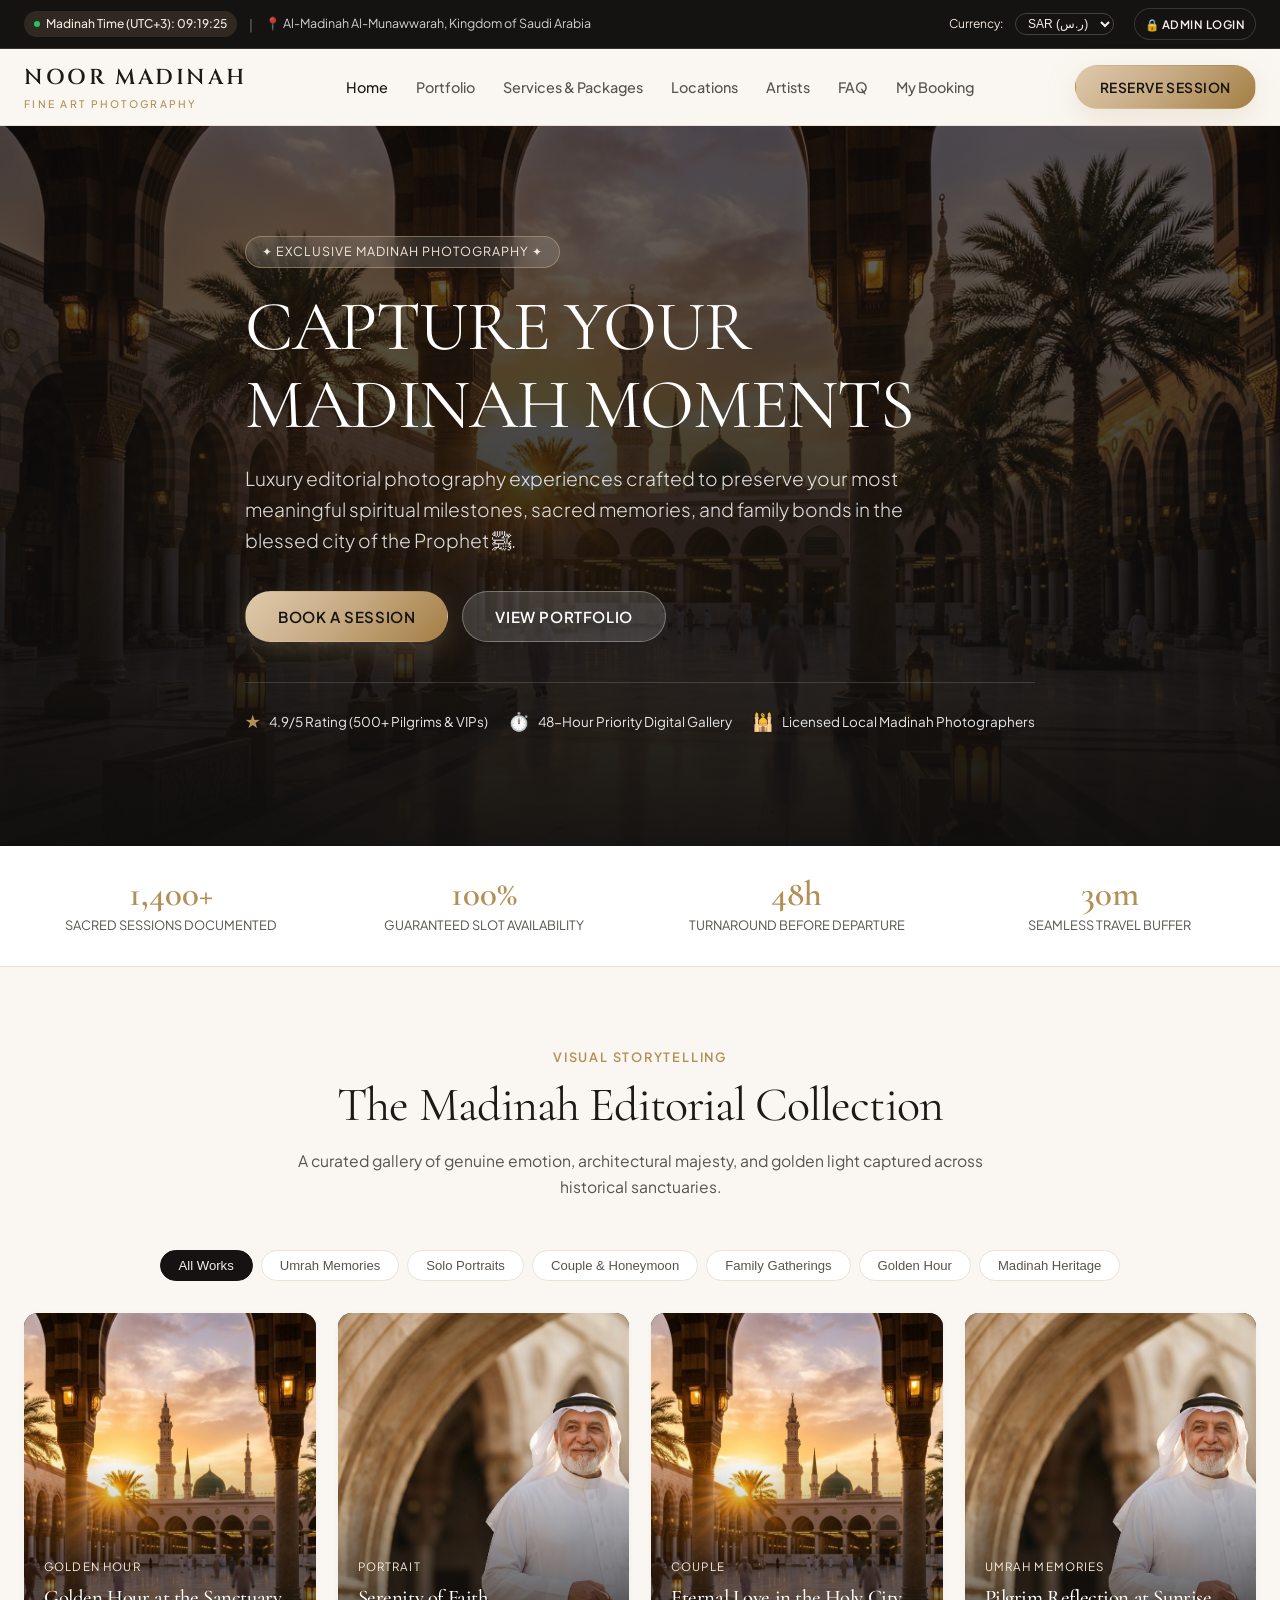
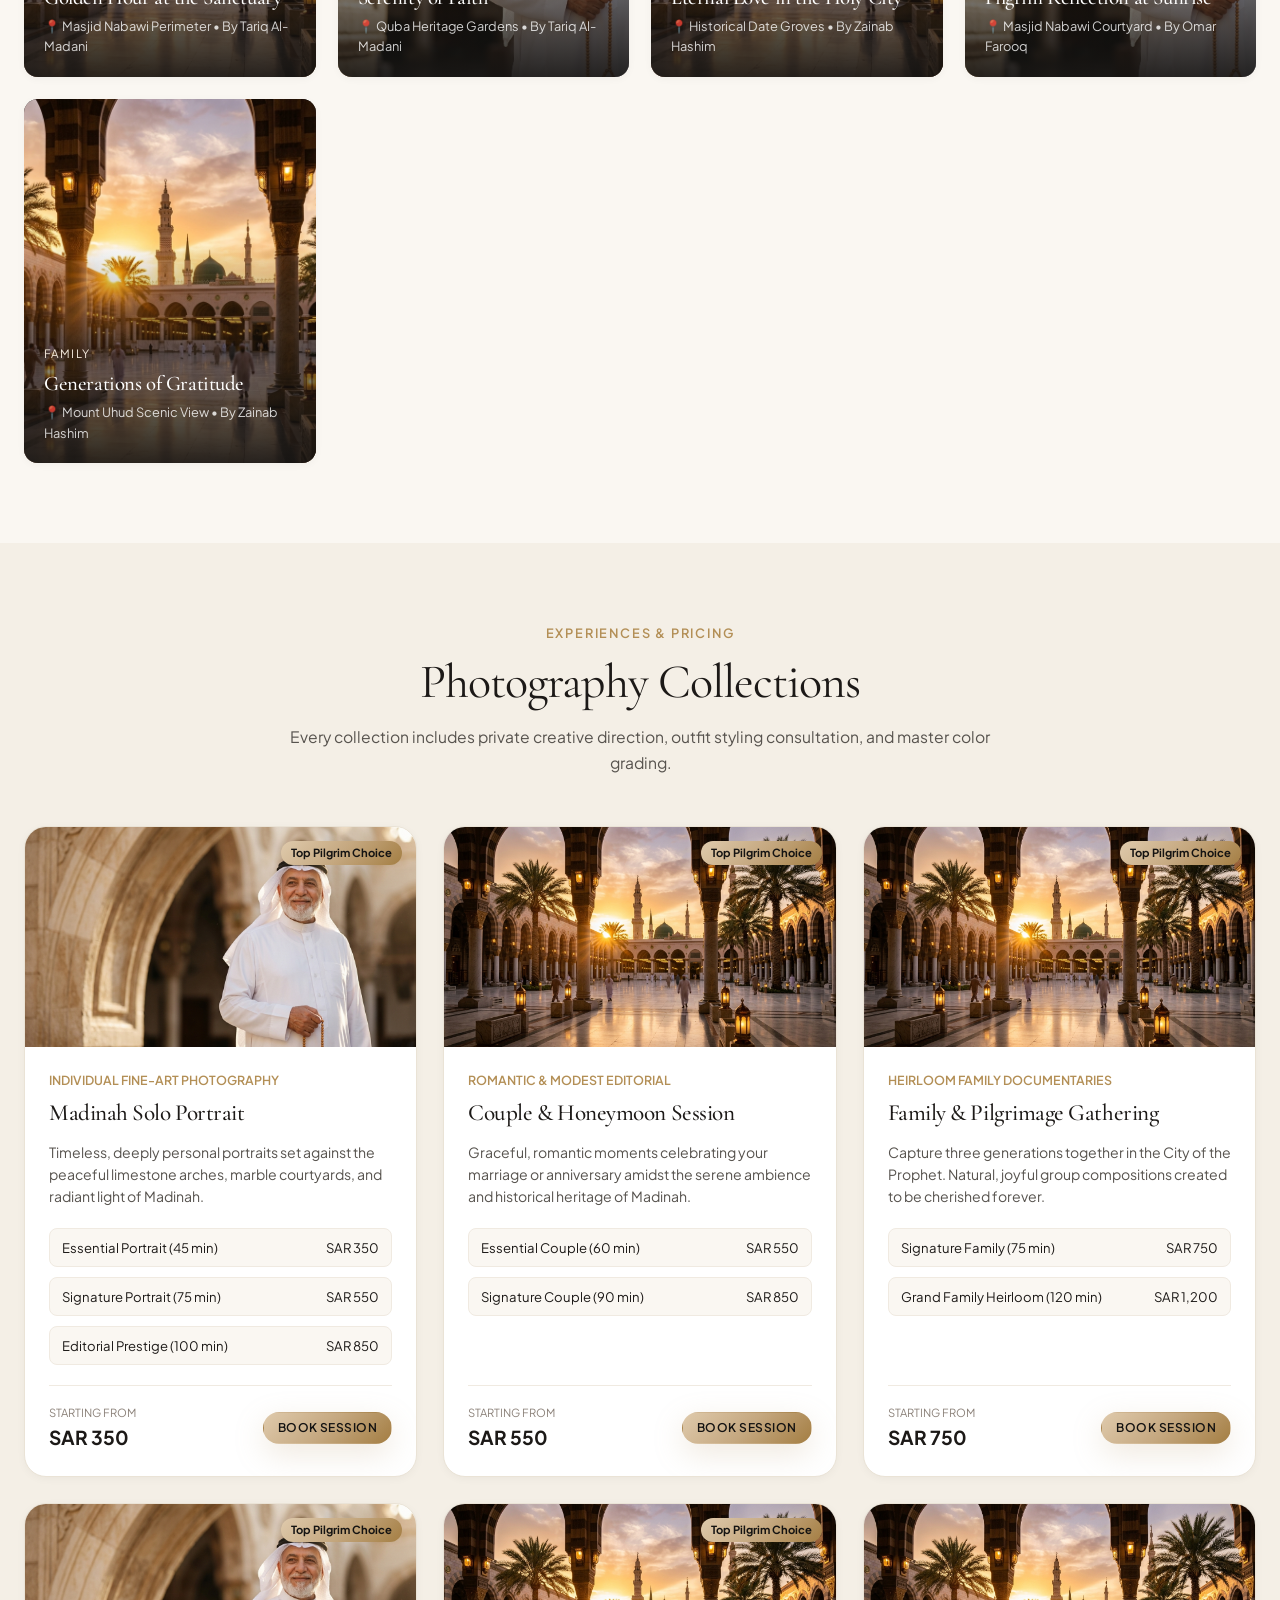
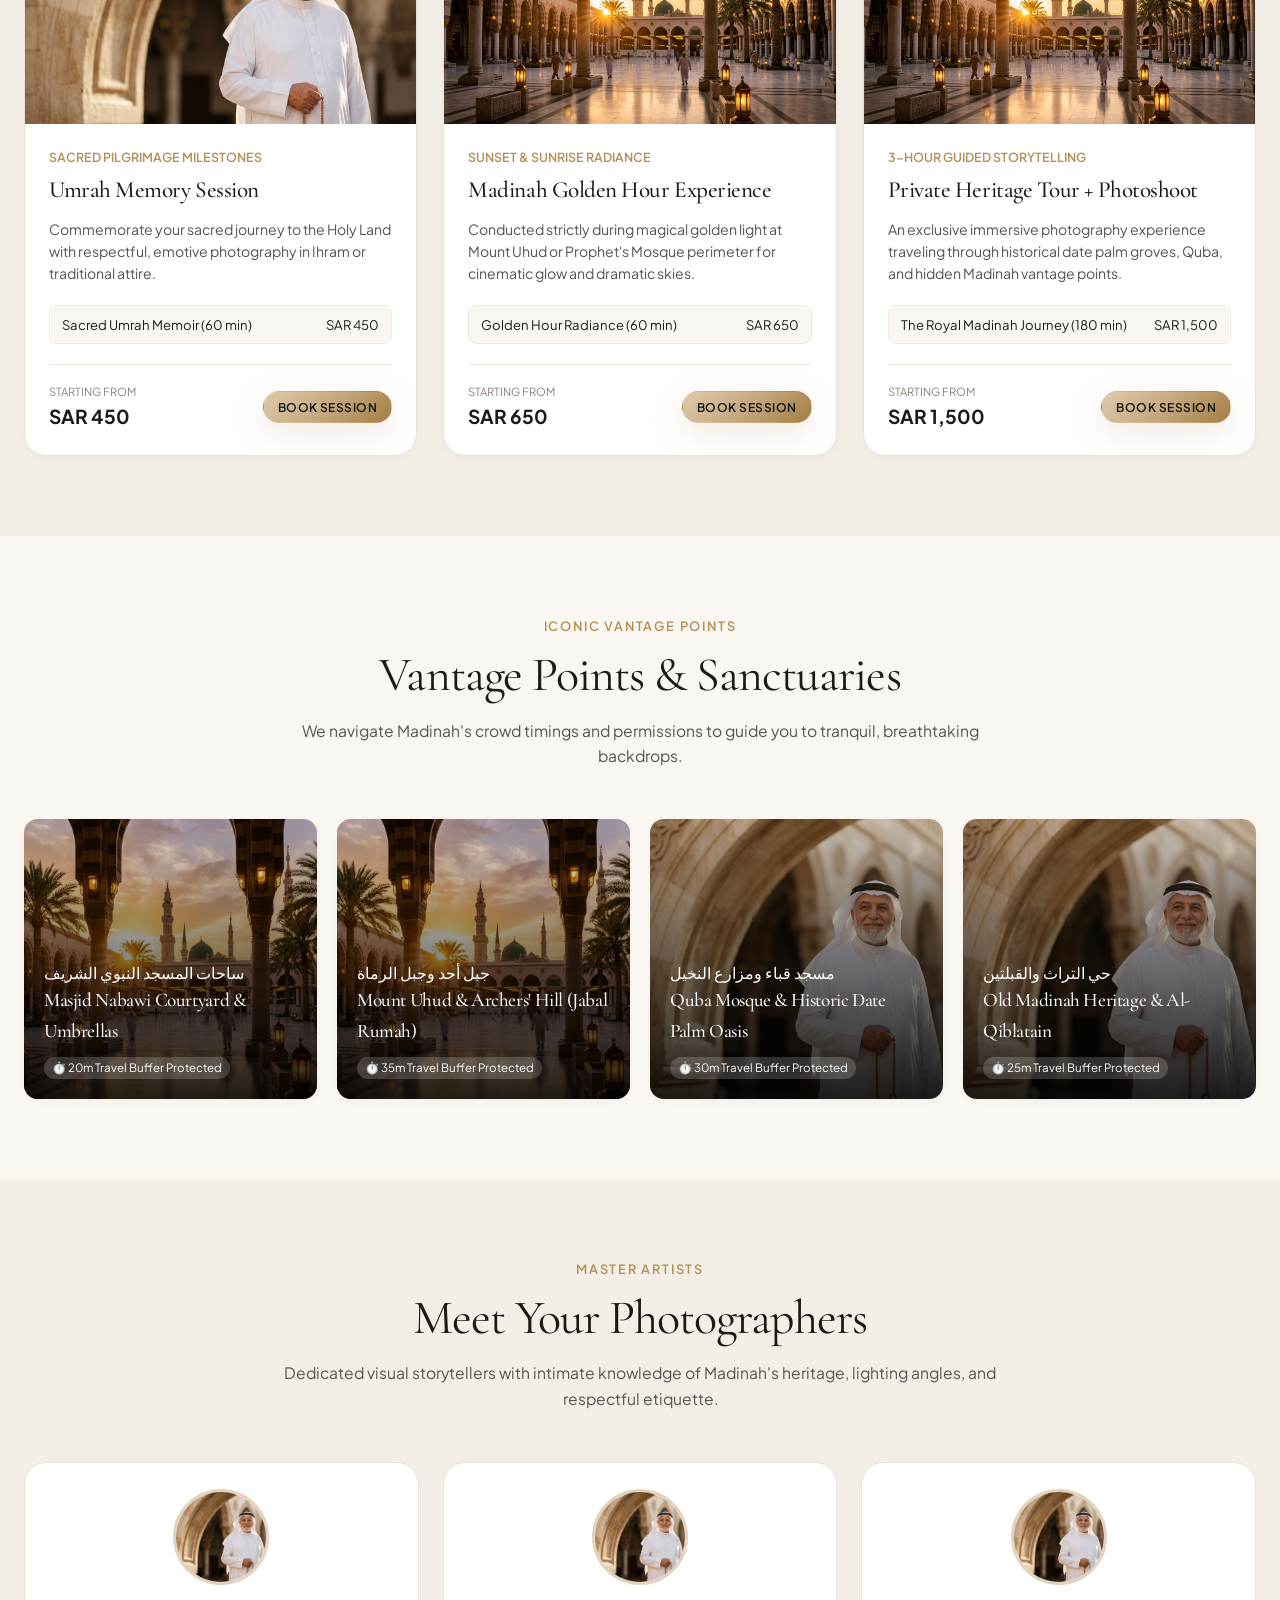
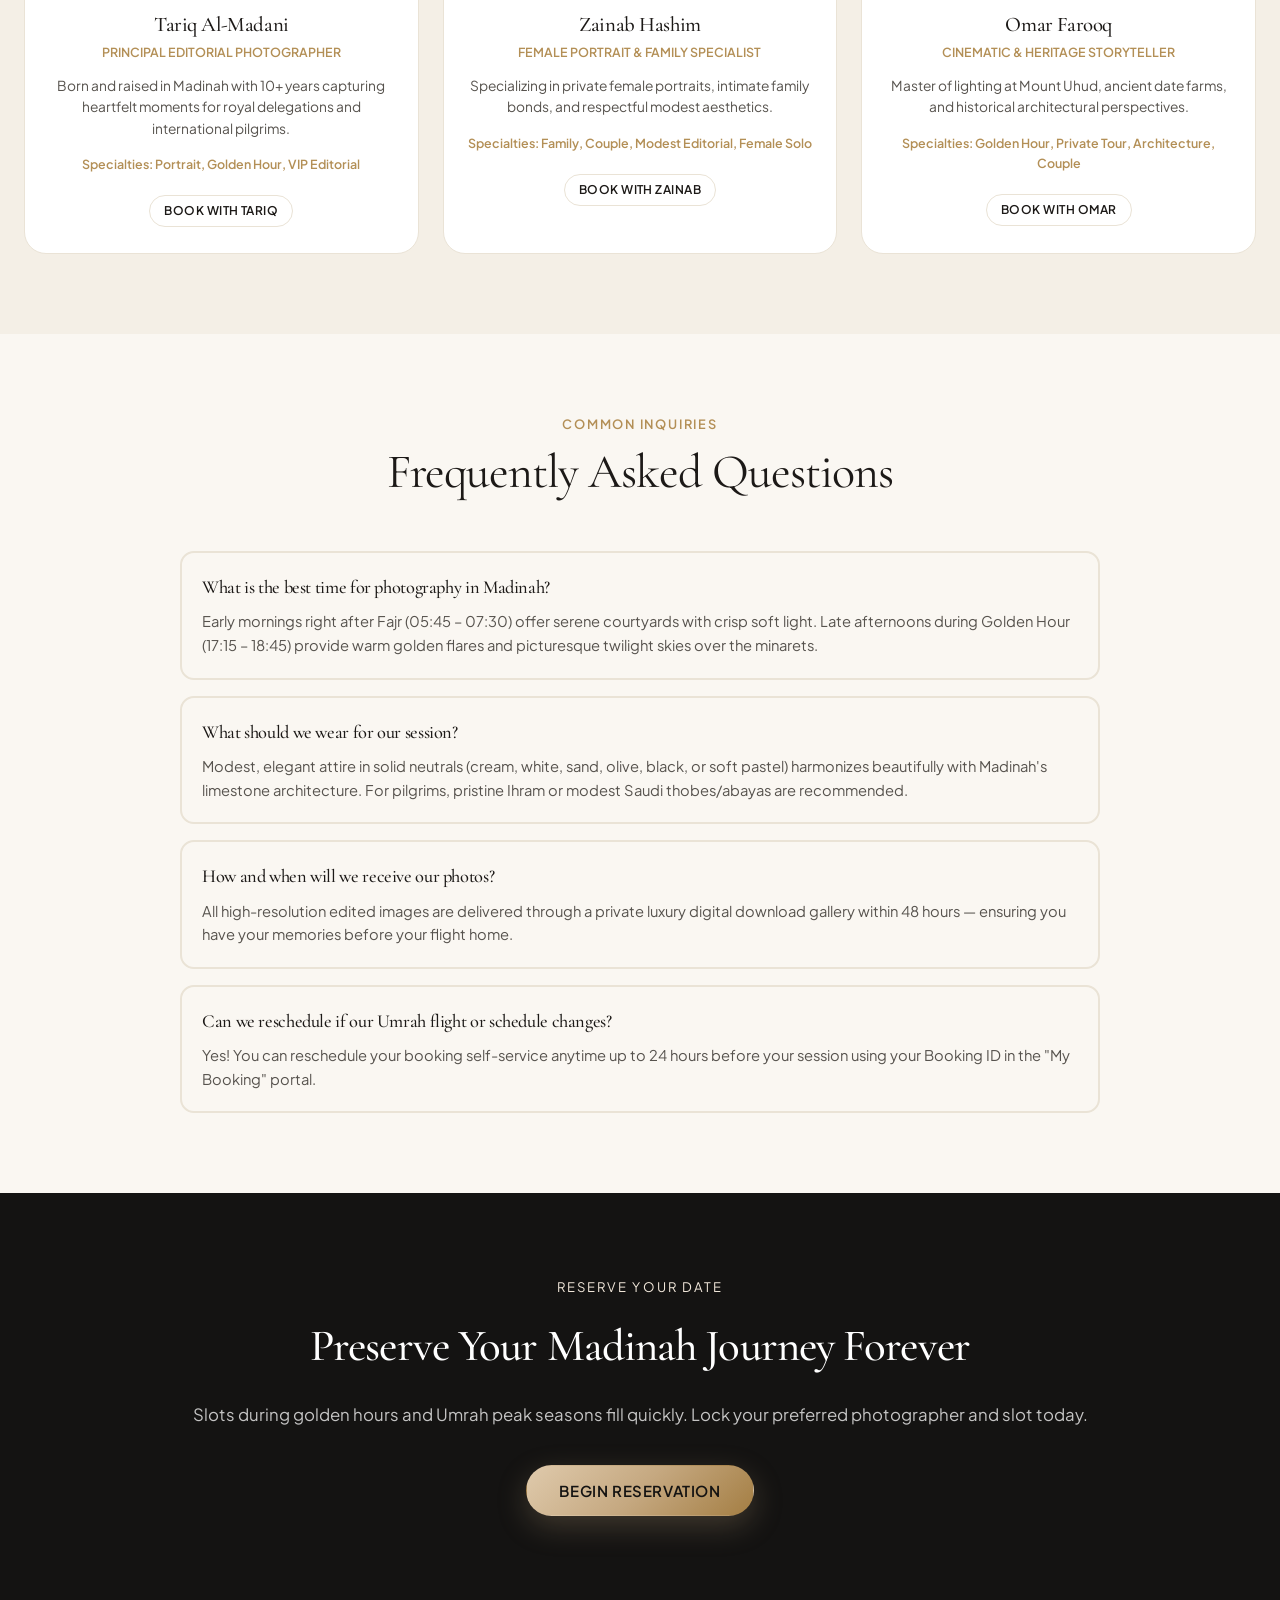
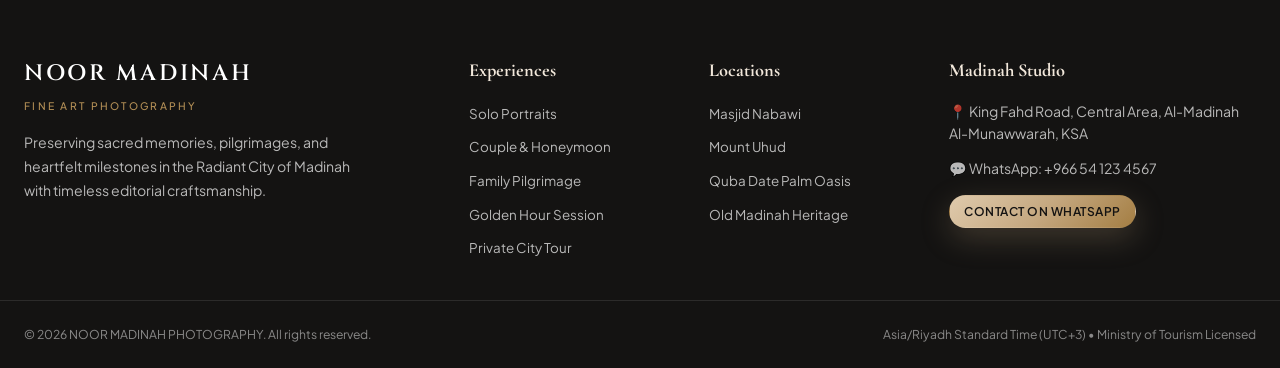
==== commit 8b494696: "Add Dynamic Brand & Photographer Name Customizer directly from Admin Control Center" ====
--- a/index.html
+++ b/index.html
@@ -749,39 +749,69 @@
         <!-- TAB 6: STUDIO SETTINGS -->
         <div id="admin-tab-settings" class="admin-tab-content" style="display: none;">
           <div class="selectable-card" style="max-width: 680px;">
-            <h3 style="font-size: 1.2rem; margin-bottom: 16px;">✦ Studio Operational Rules & Security</h3>
+            <h3 style="font-size: 1.2rem; margin-bottom: 16px;">✦ Pengaturan Nama Brand & Studio Identity</h3>
             <form onsubmit="adminDashboard.saveSettings(event)" class="form-grid">
-              <div class="form-group">
-                <label class="form-label">Official Studio WhatsApp Line (Receives Bookings)</label>
+              
+              <div class="form-group">
+                <label class="form-label">Nama Brand / Studio Website</label>
+                <input type="text" id="setting-brand-name" class="form-input" value="NOOR MADINAH" placeholder="Contoh: NOOR MADINAH / DARIO PHOTOGRAPHY" required>
+              </div>
+
+              <div class="form-group">
+                <label class="form-label">Tagline Brand / Slogan</label>
+                <input type="text" id="setting-brand-tagline" class="form-input" value="FINE ART PHOTOGRAPHY" placeholder="Contoh: FINE ART PHOTOGRAPHY">
+              </div>
+
+              <div class="form-group" style="grid-column: 1 / -1;">
+                <label class="form-label">Judul Utama Hero Banner (Halaman Depan)</label>
+                <input type="text" id="setting-hero-title" class="form-input" value="CAPTURE YOUR MADINAH MOMENTS">
+              </div>
+
+              <div class="form-group" style="grid-column: 1 / -1;">
+                <label class="form-label">Nama Fotografer Utama / Owner</label>
+                <input type="text" id="setting-lead-photog" class="form-input" value="Tariq Al-Madani" placeholder="Nama Anda / Tim Fotografer">
+              </div>
+
+              <div style="grid-column: 1 / -1; margin-top: 10px; padding-top: 16px; border-top: 1px solid var(--border-subtle);">
+                <h4 style="font-size: 1rem; margin-bottom: 12px; color: var(--gold-hover);">⚙️ Pengaturan Operasional & WhatsApp</h4>
+              </div>
+
+              <div class="form-group">
+                <label class="form-label">Official Studio WhatsApp (Penerima Booking)</label>
                 <input type="text" id="setting-whatsapp-num" class="form-input" value="+966541234567" placeholder="+628... / +9665...">
               </div>
-              <div class="form-group">
-                <label class="form-label">Default Travel Buffer Time (Minutes)</label>
+
+              <div class="form-group">
+                <label class="form-label">Default Travel Buffer Time (Menit)</label>
                 <input type="number" id="setting-buffer-min" class="form-input" value="30">
               </div>
-              <div class="form-group">
-                <label class="form-label">Minimum Notice Period (Hours)</label>
+
+              <div class="form-group">
+                <label class="form-label">Minimum Notice Period (Jam)</label>
                 <input type="number" id="setting-notice-hours" class="form-input" value="6">
               </div>
-              <div class="form-group">
-                <label class="form-label">Cancellation Deadline (Hours)</label>
+
+              <div class="form-group">
+                <label class="form-label">Batas Waktu Pembatalan (Jam)</label>
                 <input type="number" id="setting-cancellation-hours" class="form-input" value="48">
               </div>
 
               <div style="grid-column: 1 / -1; margin-top: 10px; padding-top: 16px; border-top: 1px solid var(--border-subtle);">
-                <h4 style="font-size: 1rem; margin-bottom: 12px; color: var(--gold-hover);">🔒 Admin Security Credentials</h4>
-              </div>
+                <h4 style="font-size: 1rem; margin-bottom: 12px; color: var(--gold-hover);">🔒 Akun Login Admin (Username & Password)</h4>
+              </div>
+
               <div class="form-group">
                 <label class="form-label">Admin Username</label>
                 <input type="text" id="setting-admin-user" class="form-input" value="admin" required>
               </div>
+
               <div class="form-group">
                 <label class="form-label">Admin Password</label>
                 <input type="text" id="setting-admin-pass" class="form-input" value="madinah2026" required>
               </div>
 
               <div style="grid-column: 1 / -1; margin-top: 10px;">
-                <button type="submit" class="btn btn-primary btn-sm">Save All Settings & Password</button>
+                <button type="submit" class="btn btn-primary btn-sm">💾 Simpan Semua Nama & Pengaturan</button>
               </div>
             </form>
           </div>
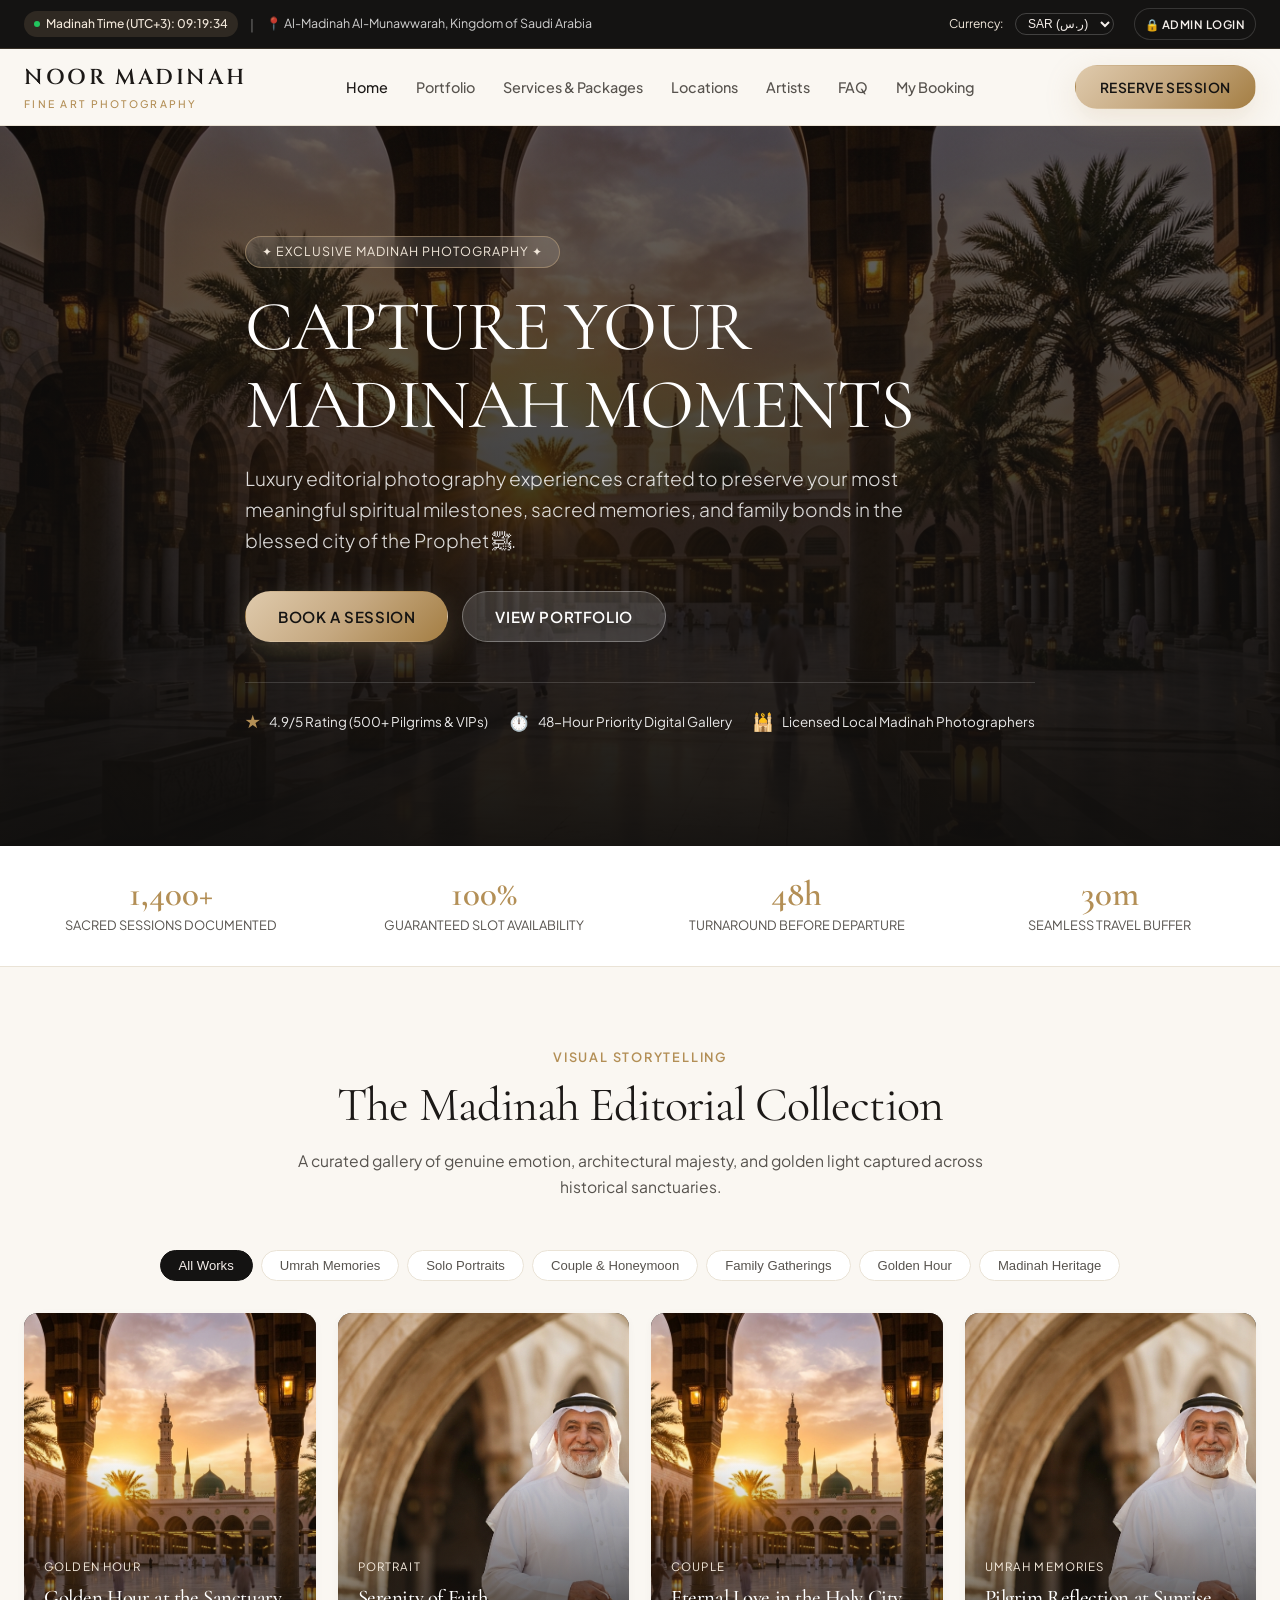
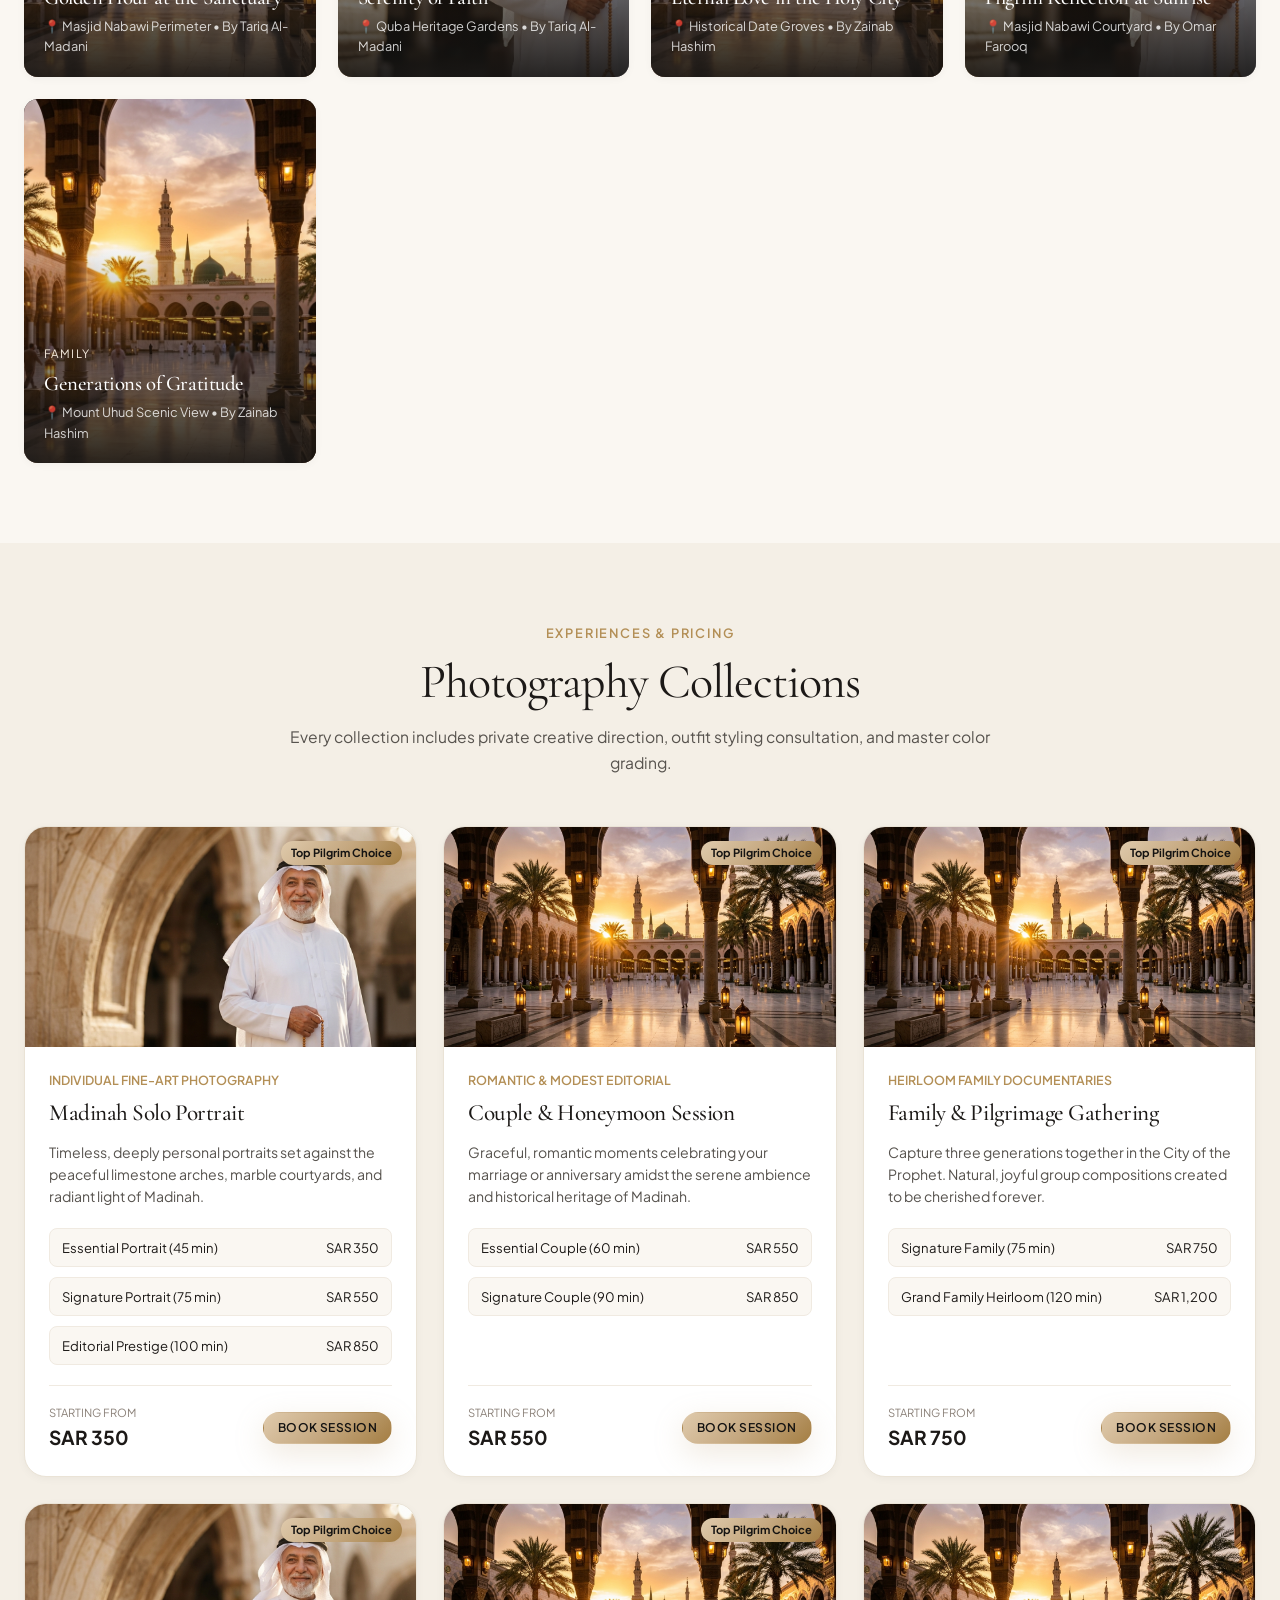
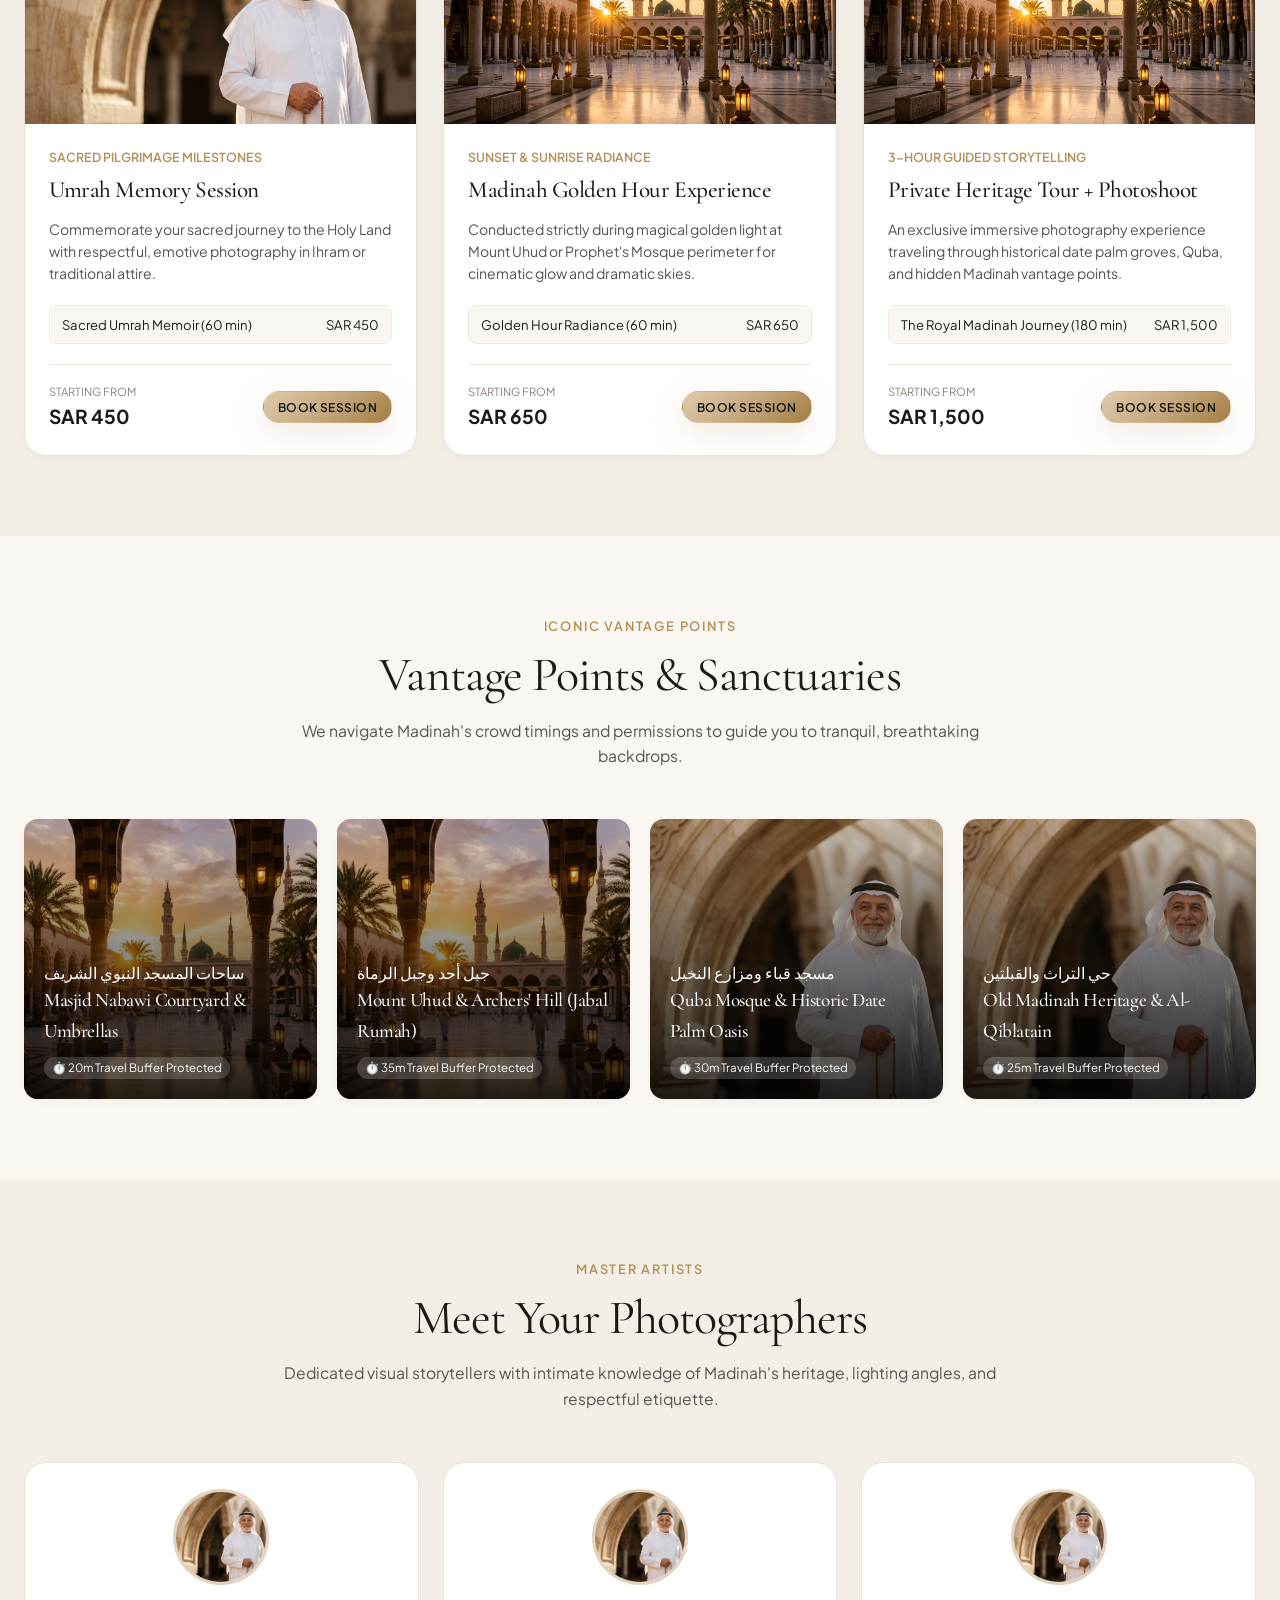
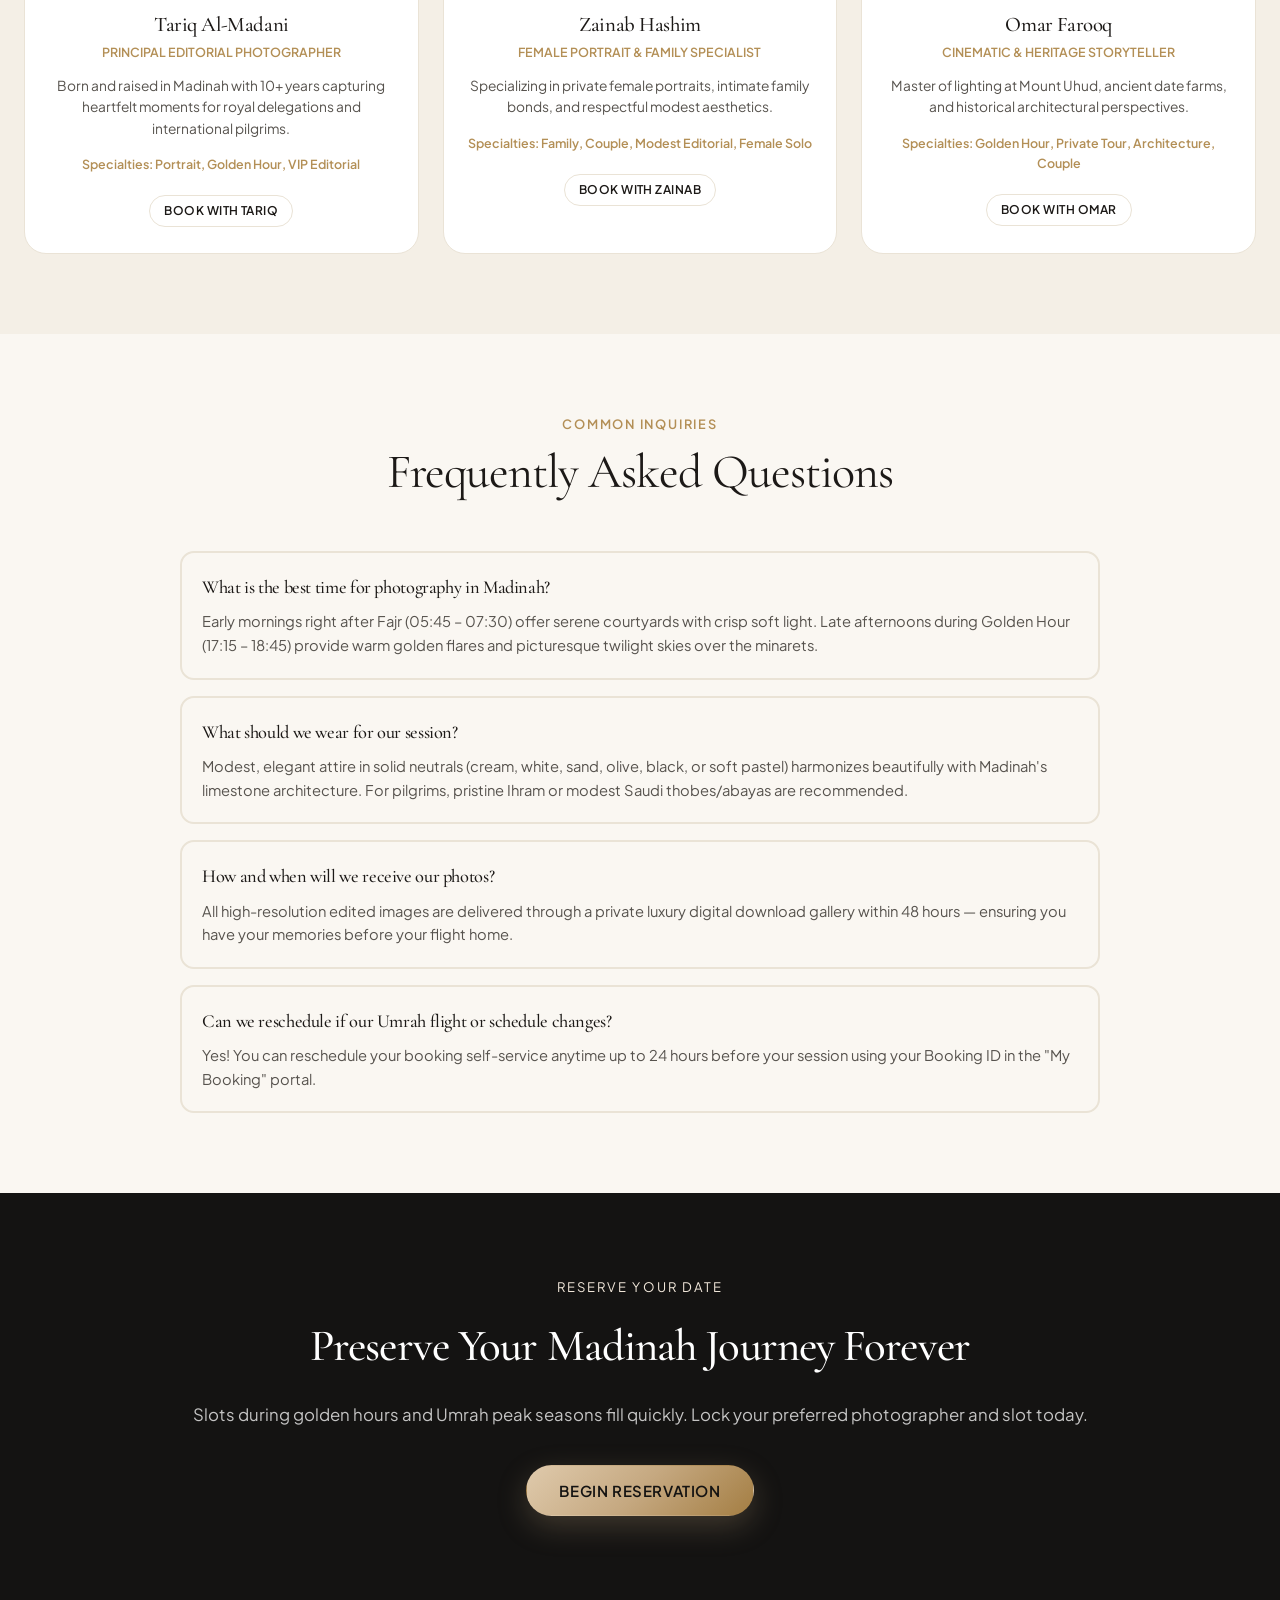
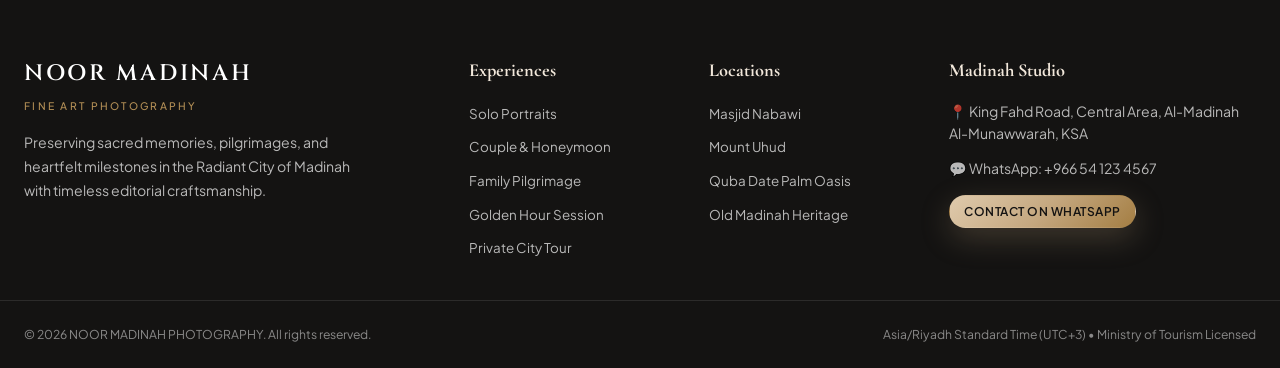
==== commit 002b1a8d: "Add customizable active shooting hours and dynamic slot intervals in Admin Settings" ====
--- a/index.html
+++ b/index.html
@@ -773,17 +773,36 @@
               </div>
 
               <div style="grid-column: 1 / -1; margin-top: 10px; padding-top: 16px; border-top: 1px solid var(--border-subtle);">
-                <h4 style="font-size: 1rem; margin-bottom: 12px; color: var(--gold-hover);">⚙️ Pengaturan Operasional & WhatsApp</h4>
-              </div>
-
-              <div class="form-group">
-                <label class="form-label">Official Studio WhatsApp (Penerima Booking)</label>
-                <input type="text" id="setting-whatsapp-num" class="form-input" value="+966541234567" placeholder="+628... / +9665...">
+                <h4 style="font-size: 1rem; margin-bottom: 12px; color: var(--gold-hover);">⏰ Pengaturan Jam Aktif & Sesi Pemotretan (Waktu Madinah)</h4>
+              </div>
+
+              <div class="form-group">
+                <label class="form-label">Jam Mulai Sesi Pertama (Opening Time)</label>
+                <input type="time" id="setting-start-time" class="form-input" value="06:00">
+              </div>
+
+              <div class="form-group">
+                <label class="form-label">Jam Selesai Sesi Terakhir (Closing Time)</label>
+                <input type="time" id="setting-end-time" class="form-input" value="21:30">
+              </div>
+
+              <div class="form-group">
+                <label class="form-label">Interval Antar Sesi (Menit)</label>
+                <select id="setting-slot-interval" class="form-select">
+                  <option value="60">Setiap 60 Menit (1 Jam)</option>
+                  <option value="75" selected>Setiap 75 Menit (Standar)</option>
+                  <option value="90">Setiap 90 Menit (1.5 Jam)</option>
+                  <option value="120">Setiap 120 Menit (2 Jam)</option>
+                </select>
               </div>
 
               <div class="form-group">
                 <label class="form-label">Default Travel Buffer Time (Menit)</label>
                 <input type="number" id="setting-buffer-min" class="form-input" value="30">
+              </div>
+
+              <div style="grid-column: 1 / -1; margin-top: 10px; padding-top: 16px; border-top: 1px solid var(--border-subtle);">
+                <h4 style="font-size: 1rem; margin-bottom: 12px; color: var(--gold-hover);">⚙️ Pengaturan Operasional & WhatsApp</h4>
               </div>
 
               <div class="form-group">
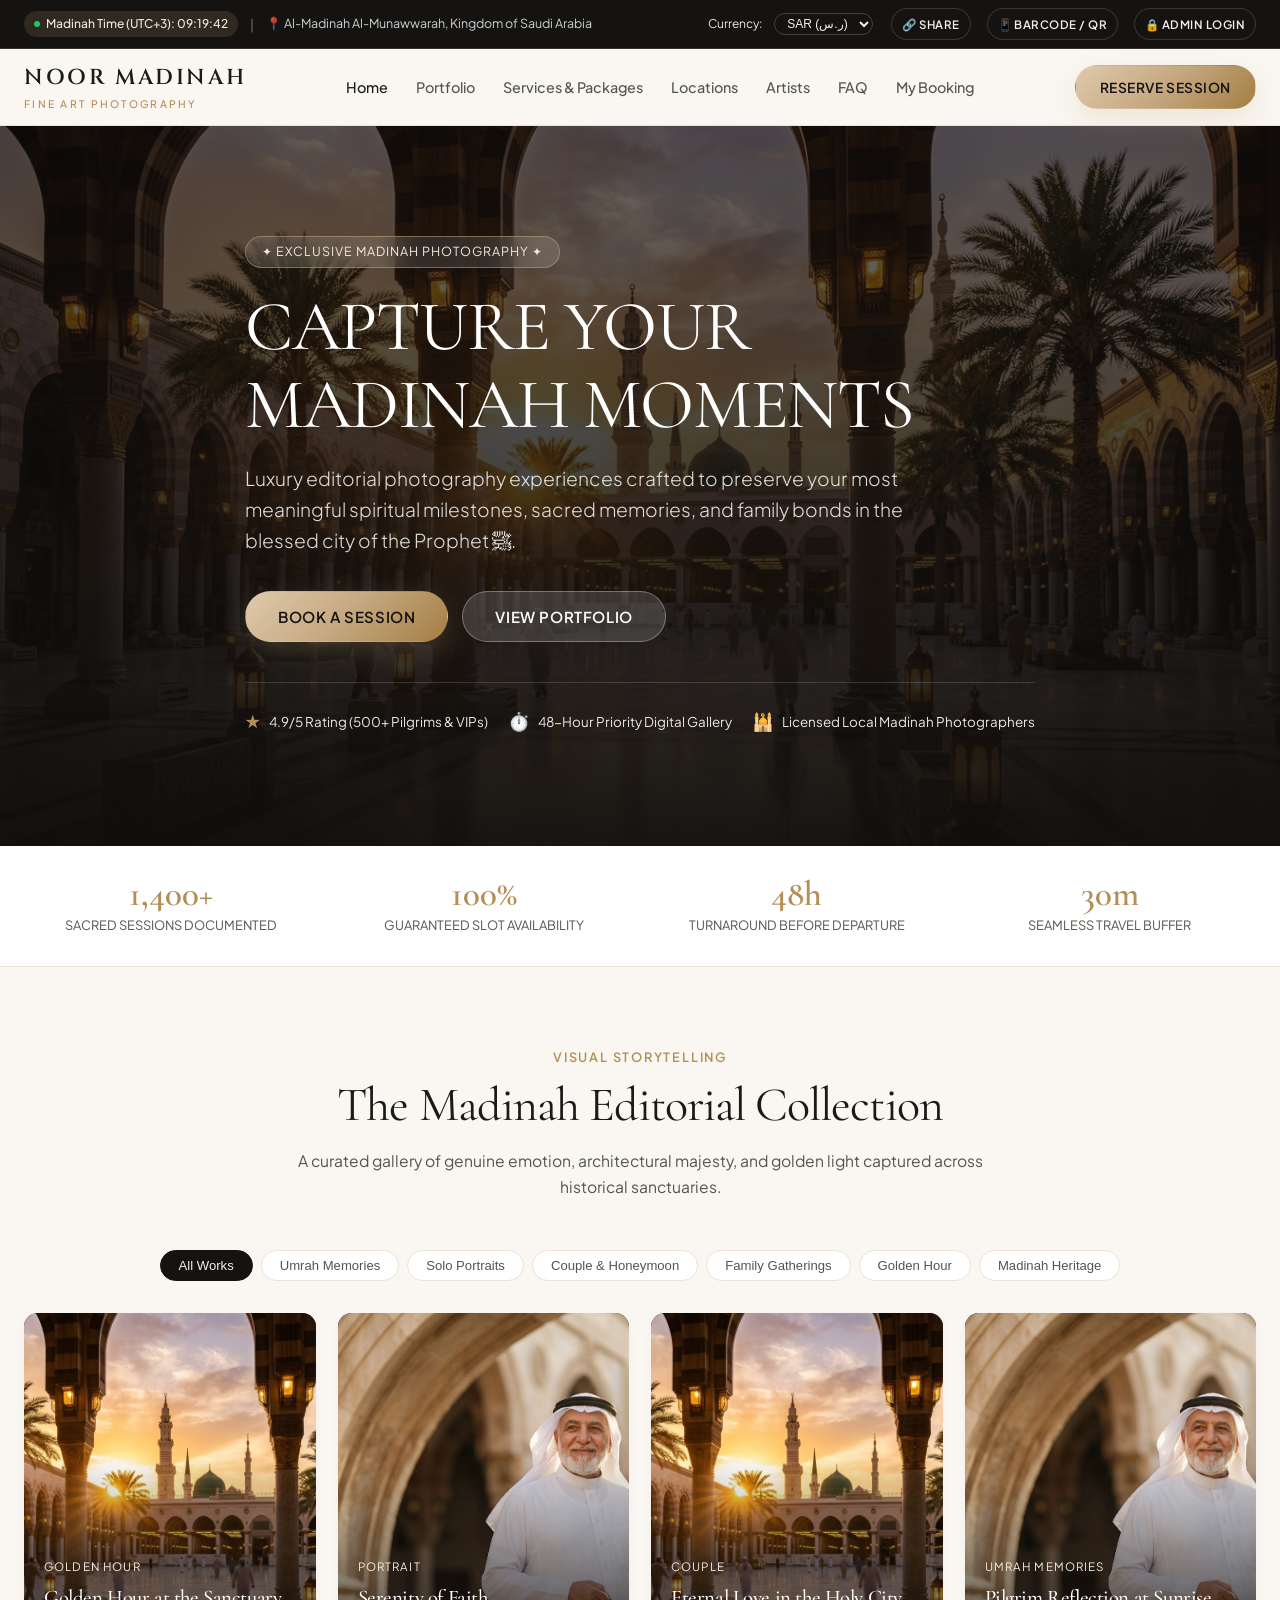
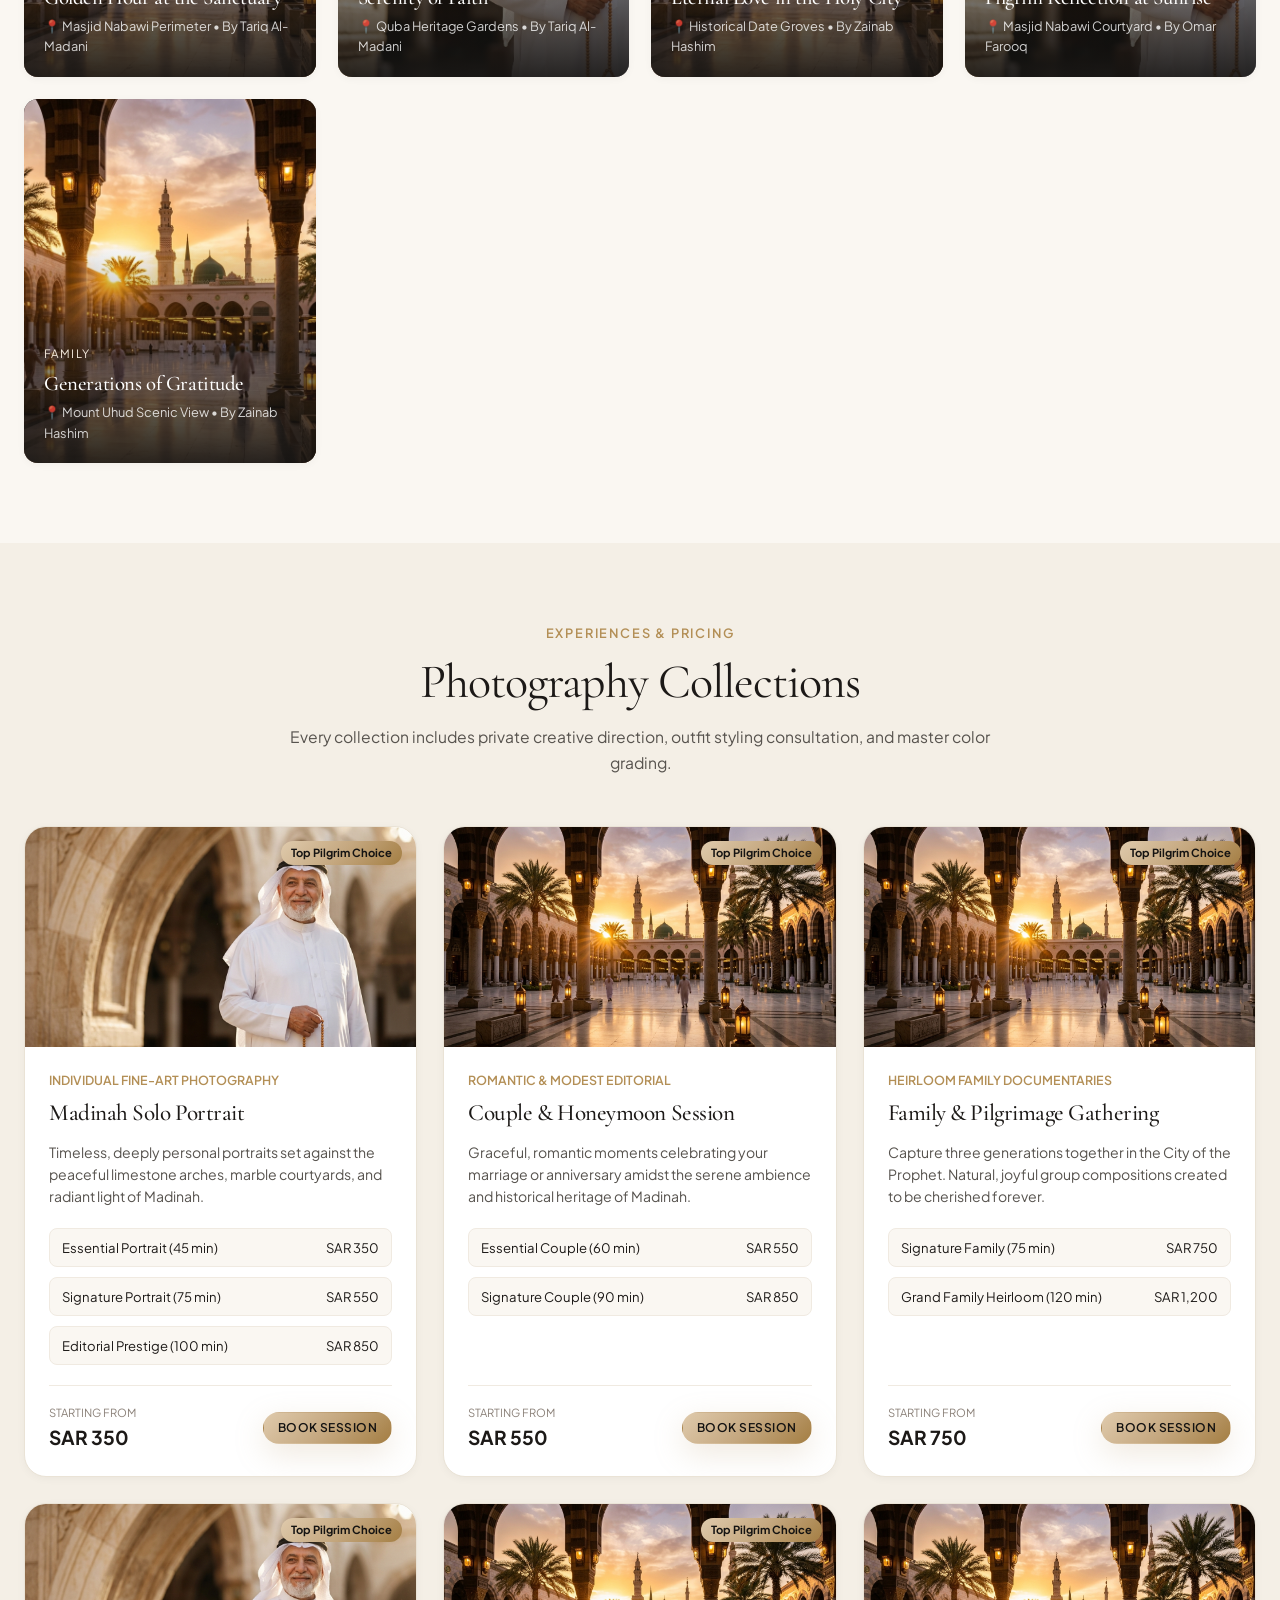
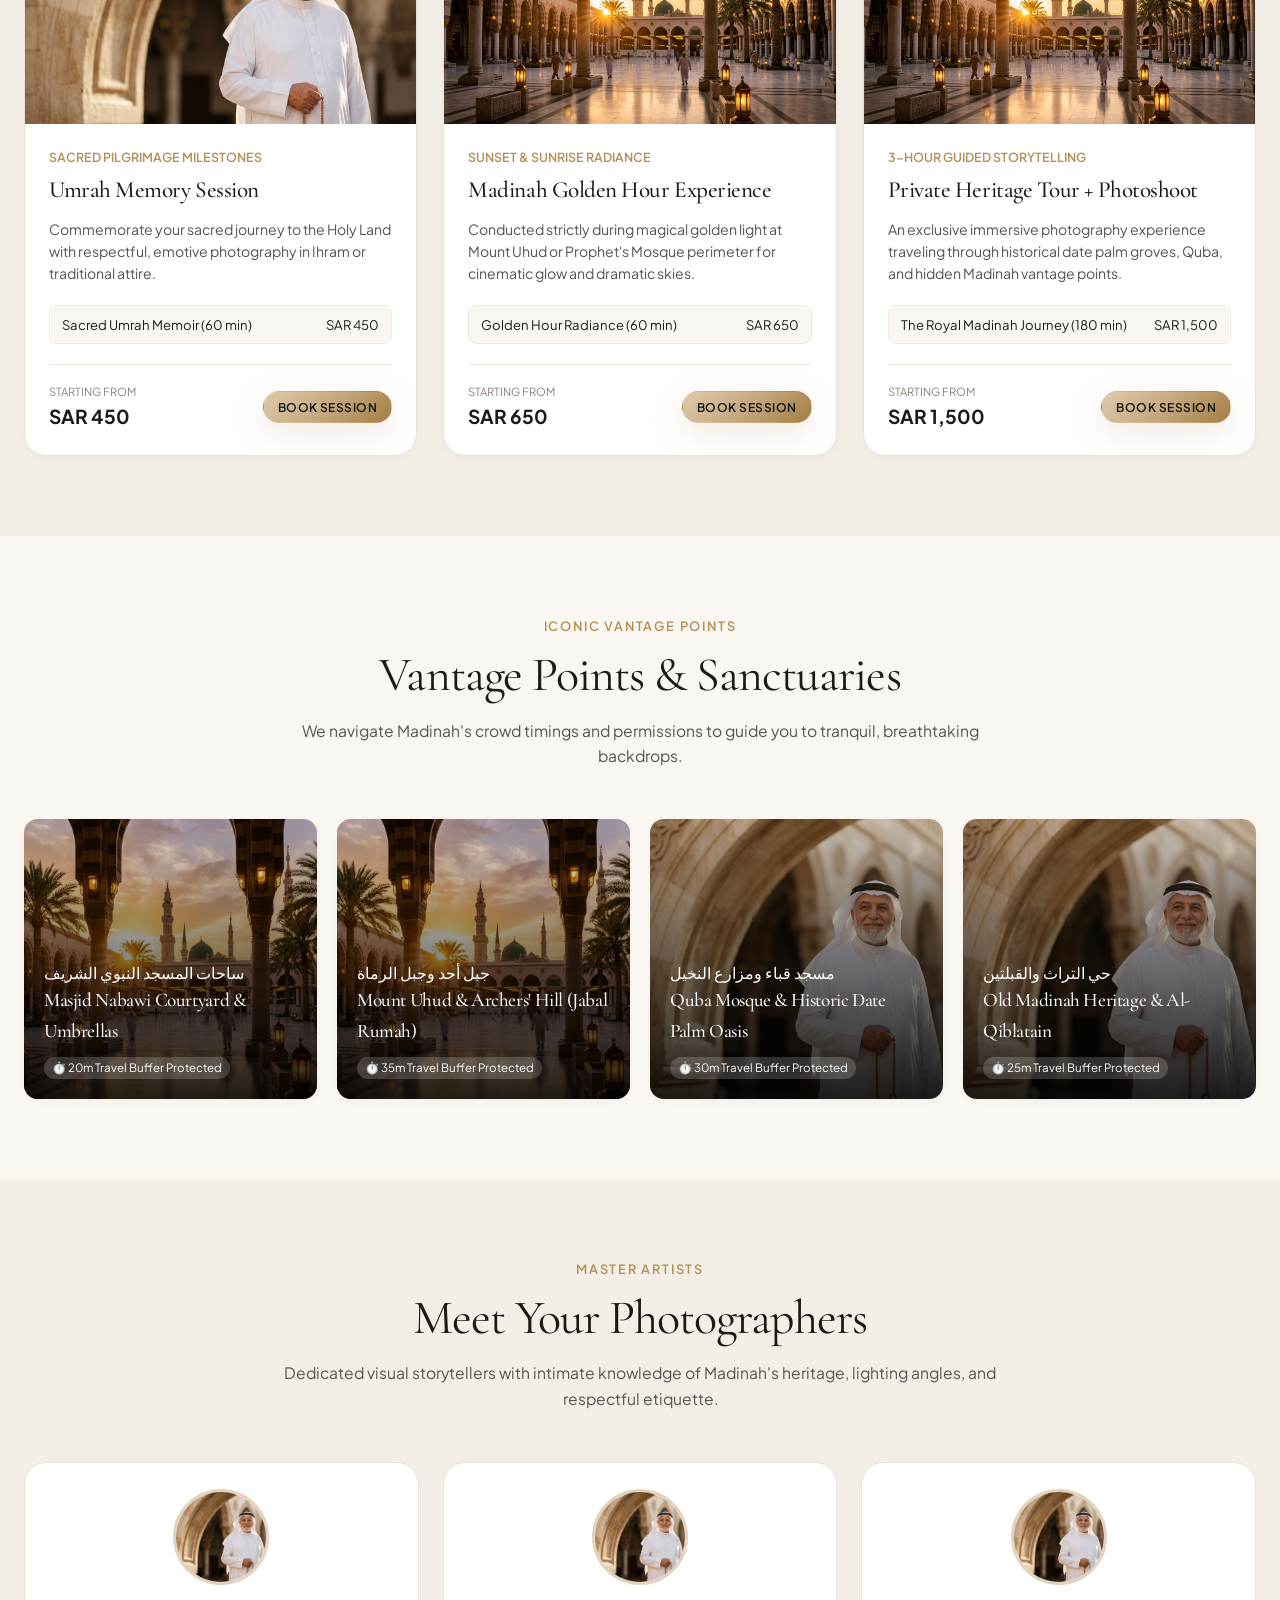
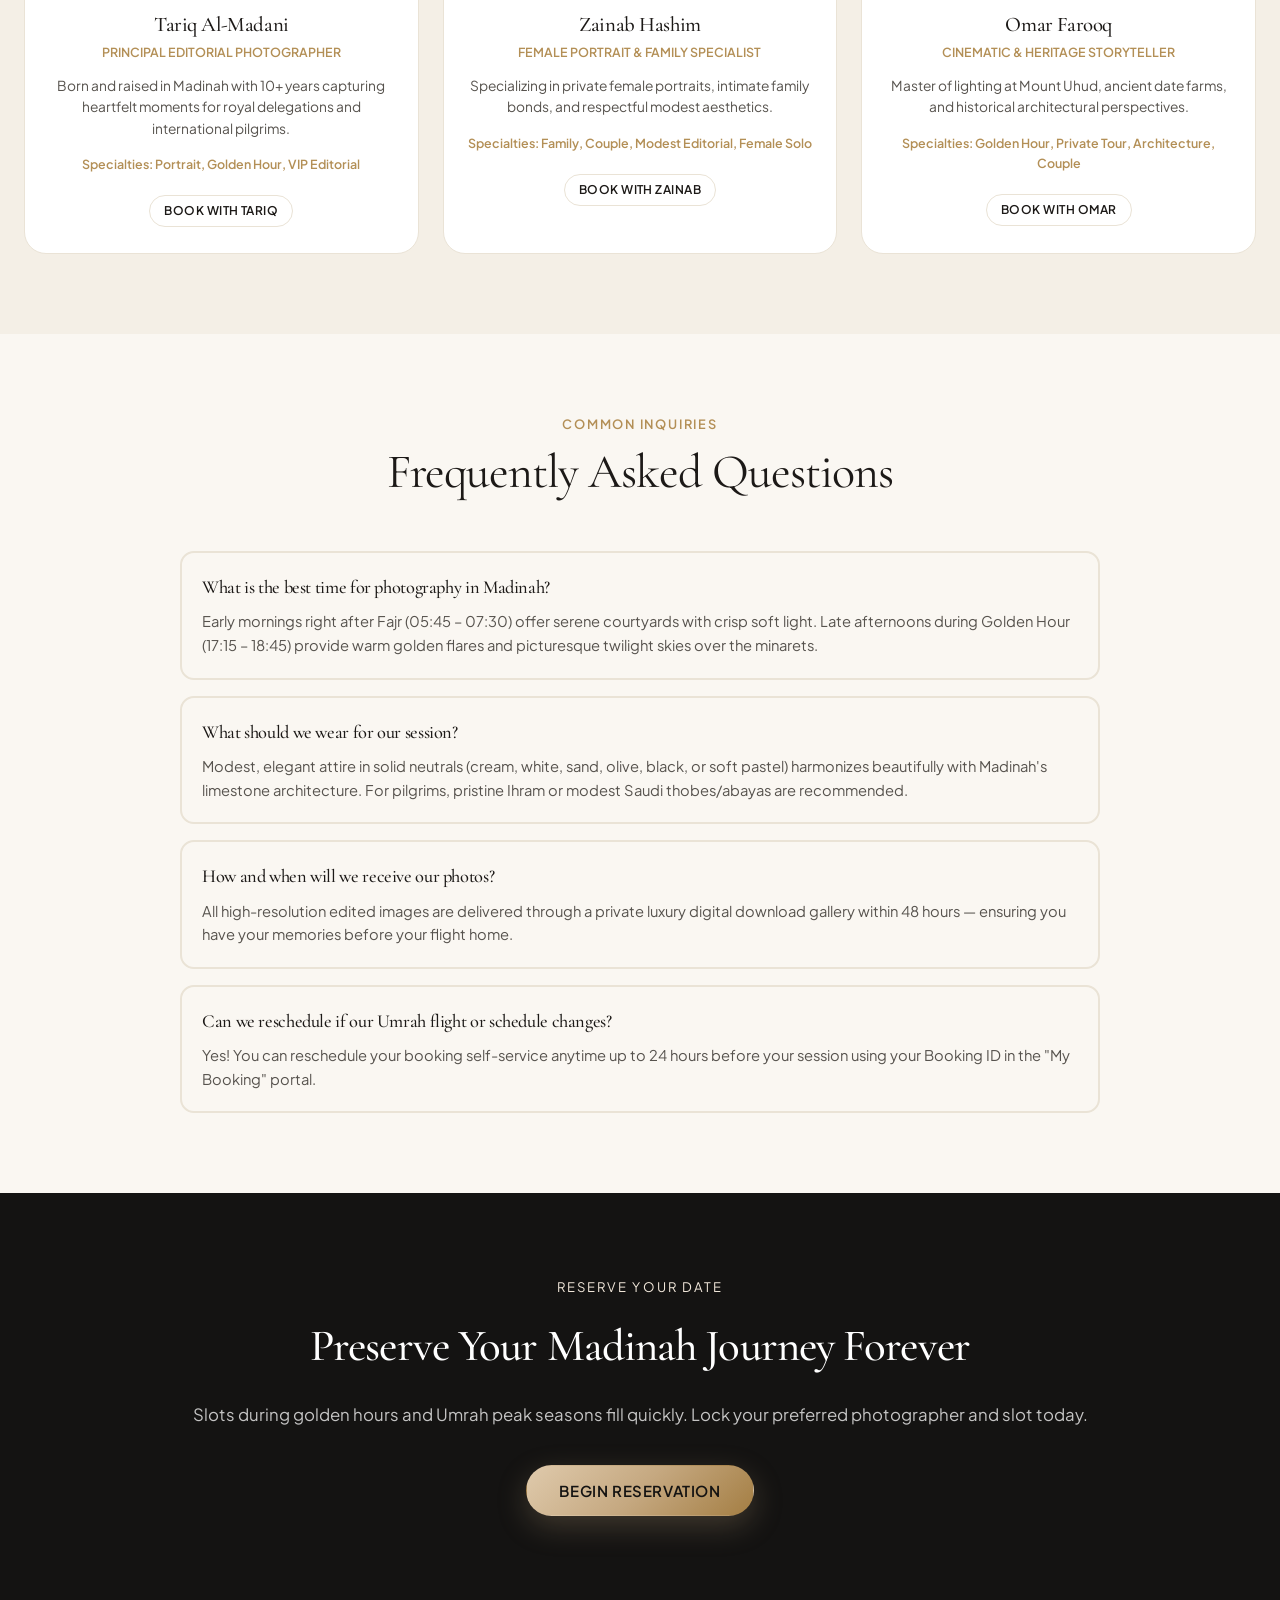
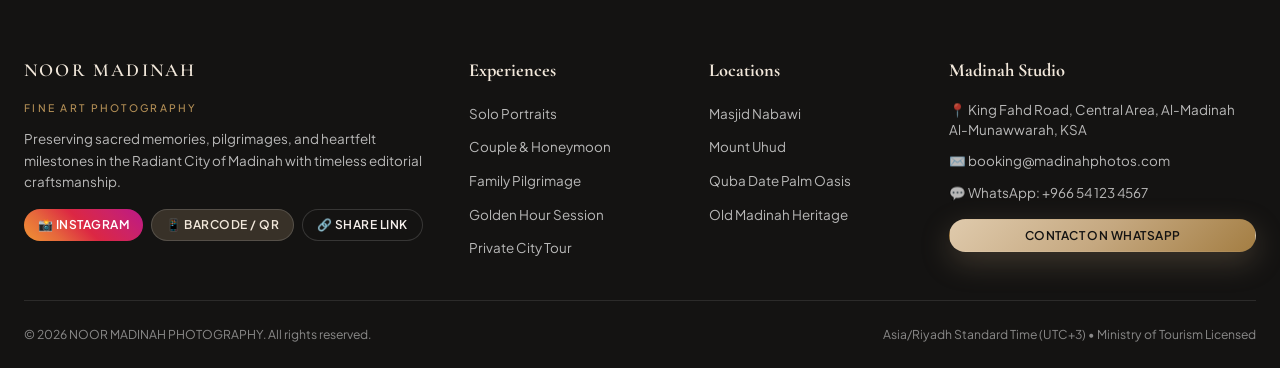
==== commit fdacc07a: "Add Instagram integration, QR Barcode Scanner, Share Link Modal, and Full Footer Customizer" ====
--- a/index.html
+++ b/index.html
@@ -35,7 +35,9 @@
           <option value="USD">USD ($)</option>
           <option value="IDR">IDR (Rp)</option>
         </select>
-        <button id="admin-nav-btn" onclick="app.openAdminLoginModal()" class="btn btn-dark btn-sm" style="font-size: 0.72rem; padding: 3px 10px; margin-left: 8px;">🔒 Admin Login</button>
+        <button onclick="app.openShareModal()" class="btn btn-dark btn-sm" style="font-size: 0.72rem; padding: 3px 10px; margin-left: 6px;">🔗 Share</button>
+        <button onclick="app.openQrModal()" class="btn btn-dark btn-sm" style="font-size: 0.72rem; padding: 3px 10px; margin-left: 4px;">📱 Barcode / QR</button>
+        <button id="admin-nav-btn" onclick="app.openAdminLoginModal()" class="btn btn-dark btn-sm" style="font-size: 0.72rem; padding: 3px 10px; margin-left: 4px;">🔒 Admin Login</button>
       </div>
     </div>
   </div>
@@ -749,7 +751,7 @@
         <!-- TAB 6: STUDIO SETTINGS -->
         <div id="admin-tab-settings" class="admin-tab-content" style="display: none;">
           <div class="selectable-card" style="max-width: 680px;">
-            <h3 style="font-size: 1.2rem; margin-bottom: 16px;">✦ Pengaturan Nama Brand & Studio Identity</h3>
+            <h3 style="font-size: 1.2rem; margin-bottom: 16px;">✦ Pengaturan Nama Brand, Footer & Media Sosial</h3>
             <form onsubmit="adminDashboard.saveSettings(event)" class="form-grid">
               
               <div class="form-group">
@@ -770,6 +772,30 @@
               <div class="form-group" style="grid-column: 1 / -1;">
                 <label class="form-label">Nama Fotografer Utama / Owner</label>
                 <input type="text" id="setting-lead-photog" class="form-input" value="Tariq Al-Madani" placeholder="Nama Anda / Tim Fotografer">
+              </div>
+
+              <div style="grid-column: 1 / -1; margin-top: 10px; padding-top: 16px; border-top: 1px solid var(--border-subtle);">
+                <h4 style="font-size: 1rem; margin-bottom: 12px; color: var(--gold-hover);">📸 Pengaturan Footer, Instagram & Kontak Studio</h4>
+              </div>
+
+              <div class="form-group">
+                <label class="form-label">Instagram Username / Link</label>
+                <input type="text" id="setting-instagram" class="form-input" value="@noormadinah.photo" placeholder="@username / https://instagram.com/...">
+              </div>
+
+              <div class="form-group">
+                <label class="form-label">Email Resmi Studio</label>
+                <input type="email" id="setting-studio-email" class="form-input" value="booking@madinahphotos.com" placeholder="email@domain.com">
+              </div>
+
+              <div class="form-group" style="grid-column: 1 / -1;">
+                <label class="form-label">Alamat / Lokasi Studio di Madinah (Footer)</label>
+                <input type="text" id="setting-studio-address" class="form-input" value="King Fahd Road, Central Area, Al-Madinah Al-Munawwarah, KSA">
+              </div>
+
+              <div class="form-group" style="grid-column: 1 / -1;">
+                <label class="form-label">Deskripsi / Bio Studio di Footer</label>
+                <textarea id="setting-footer-desc" class="form-textarea">Preserving sacred memories, pilgrimages, and heartfelt milestones in the Radiant City of Madinah with timeless editorial craftsmanship.</textarea>
               </div>
 
               <div style="grid-column: 1 / -1; margin-top: 10px; padding-top: 16px; border-top: 1px solid var(--border-subtle);">
@@ -806,6 +832,11 @@
               </div>
 
               <div class="form-group">
+                <label class="form-label">Official Studio WhatsApp (Penerima Booking)</label>
+                <input type="text" id="setting-whatsapp-num" class="form-input" value="+966541234567" placeholder="+628... / +9665...">
+              </div>
+
+              <div class="form-group">
                 <label class="form-label">Minimum Notice Period (Jam)</label>
                 <input type="number" id="setting-notice-hours" class="form-input" value="6">
               </div>
@@ -854,51 +885,69 @@
 
   <!-- FOOTER -->
   <footer class="site-footer">
-    <div class="container footer-grid">
-      <div>
-        <div class="brand-title" style="color: #fff; font-size: 1.4rem; margin-bottom: 6px;">NOOR MADINAH</div>
-        <div class="brand-subtitle" style="margin-bottom: 16px;">Fine Art Photography</div>
-        <p style="color: rgba(255,255,255,0.7); font-size: 0.88rem; line-height: 1.7; max-width: 340px;">
-          Preserving sacred memories, pilgrimages, and heartfelt milestones in the Radiant City of Madinah with timeless editorial craftsmanship.
-        </p>
+    <div class="container">
+      <div class="footer-grid">
+        <div>
+          <h4 class="footer-col-title brand-title" id="footer-brand-title">NOOR MADINAH</h4>
+          <span class="brand-subtitle" id="footer-brand-tagline" style="display: block; margin-bottom: 12px;">FINE ART PHOTOGRAPHY</span>
+          <p id="footer-bio-desc" style="font-size: 0.84rem; color: rgba(255, 255, 255, 0.7); line-height: 1.6; margin-bottom: 16px;">
+            Preserving sacred memories, pilgrimages, and heartfelt milestones in the Radiant City of Madinah with timeless editorial craftsmanship.
+          </p>
+          <div style="display: flex; gap: 8px; flex-wrap: wrap;">
+            <a id="footer-ig-btn" href="https://instagram.com/noormadinah.photo" target="_blank" class="btn btn-dark btn-sm" style="background: linear-gradient(45deg, #f09433 0%, #e6683c 25%, #dc2743 50%, #cc2366 75%, #bc1888 100%); color: #fff; border: none;">
+              📸 Instagram
+            </a>
+            <button onclick="app.openQrModal()" class="btn btn-dark btn-sm" style="background: rgba(197, 168, 128, 0.2); color: var(--gold-light);">
+              📱 Barcode / QR
+            </button>
+            <button onclick="app.openShareModal()" class="btn btn-dark btn-sm">
+              🔗 Share Link
+            </button>
+          </div>
+        </div>
+
+        <div>
+          <h4 class="footer-col-title">Experiences</h4>
+          <ul class="footer-links-list">
+            <li><a onclick="app.startBooking(1)" class="footer-link">Solo Portraits</a></li>
+            <li><a onclick="app.startBooking(2)" class="footer-link">Couple & Honeymoon</a></li>
+            <li><a onclick="app.startBooking(3)" class="footer-link">Family Pilgrimage</a></li>
+            <li><a onclick="app.startBooking(5)" class="footer-link">Golden Hour Session</a></li>
+            <li><a onclick="app.startBooking(6)" class="footer-link">Private City Tour</a></li>
+          </ul>
+        </div>
+
+        <div>
+          <h4 class="footer-col-title">Locations</h4>
+          <ul class="footer-links-list">
+            <li><a onclick="app.scrollToSection('section-locations')" class="footer-link">Masjid Nabawi</a></li>
+            <li><a onclick="app.scrollToSection('section-locations')" class="footer-link">Mount Uhud</a></li>
+            <li><a onclick="app.scrollToSection('section-locations')" class="footer-link">Quba Date Palm Oasis</a></li>
+            <li><a onclick="app.scrollToSection('section-locations')" class="footer-link">Old Madinah Heritage</a></li>
+          </ul>
+        </div>
+
+        <div>
+          <h4 class="footer-col-title">Madinah Studio</h4>
+          <p id="footer-address-text" style="font-size: 0.84rem; color: rgba(255, 255, 255, 0.7); line-height: 1.5; margin-bottom: 10px;">
+            📍 King Fahd Road, Central Area, Al-Madinah Al-Munawwarah, KSA
+          </p>
+          <p id="footer-email-text" style="font-size: 0.84rem; color: rgba(255, 255, 255, 0.7); margin-bottom: 10px;">
+            ✉️ <span id="footer-email-val">booking@madinahphotos.com</span>
+          </p>
+          <p style="font-size: 0.84rem; color: rgba(255, 255, 255, 0.7); margin-bottom: 16px;">
+            💬 WhatsApp: <span id="footer-whatsapp-val">+966 54 123 4567</span>
+          </p>
+          <a id="footer-whatsapp-btn" href="https://wa.me/966541234567" target="_blank" class="btn btn-primary btn-sm" style="width: 100%;">
+            Contact on WhatsApp
+          </a>
+        </div>
       </div>
 
-      <div>
-        <h4 class="footer-col-title">Experiences</h4>
-        <ul class="footer-links-list">
-          <li><a class="footer-link" onclick="app.startBooking()">Solo Portraits</a></li>
-          <li><a class="footer-link" onclick="app.startBooking()">Couple & Honeymoon</a></li>
-          <li><a class="footer-link" onclick="app.startBooking()">Family Pilgrimage</a></li>
-          <li><a class="footer-link" onclick="app.startBooking()">Golden Hour Session</a></li>
-          <li><a class="footer-link" onclick="app.startBooking()">Private City Tour</a></li>
-        </ul>
+      <div class="footer-bottom-row">
+        <span id="footer-copyright-text">© 2026 NOOR MADINAH PHOTOGRAPHY. All rights reserved.</span>
+        <span>Asia/Riyadh Standard Time (UTC+3) • Ministry of Tourism Licensed</span>
       </div>
-
-      <div>
-        <h4 class="footer-col-title">Locations</h4>
-        <ul class="footer-links-list">
-          <li><a class="footer-link" onclick="app.scrollToSection('locations')">Masjid Nabawi</a></li>
-          <li><a class="footer-link" onclick="app.scrollToSection('locations')">Mount Uhud</a></li>
-          <li><a class="footer-link" onclick="app.scrollToSection('locations')">Quba Date Palm Oasis</a></li>
-          <li><a class="footer-link" onclick="app.scrollToSection('locations')">Old Madinah Heritage</a></li>
-        </ul>
-      </div>
-
-      <div>
-        <h4 class="footer-col-title">Madinah Studio</h4>
-        <p style="color: rgba(255,255,255,0.7); font-size: 0.88rem; margin-bottom: 12px;">
-          📍 King Fahd Road, Central Area, Al-Madinah Al-Munawwarah, KSA
-        </p>
-        <p style="color: rgba(255,255,255,0.7); font-size: 0.88rem; margin-bottom: 16px;">
-          💬 WhatsApp: +966 54 123 4567
-        </p>
-        <a href="https://wa.me/966541234567" target="_blank" class="btn btn-primary btn-sm" style="color: #141312;">Contact on WhatsApp</a>
-      </div>
-    </div>
-
-    <div class="container footer-bottom-row">
-      <span>© 2026 NOOR MADINAH PHOTOGRAPHY. All rights reserved.</span>
-      <span>Asia/Riyadh Standard Time (UTC+3) • Ministry of Tourism Licensed</span>
     </div>
   </footer>
 
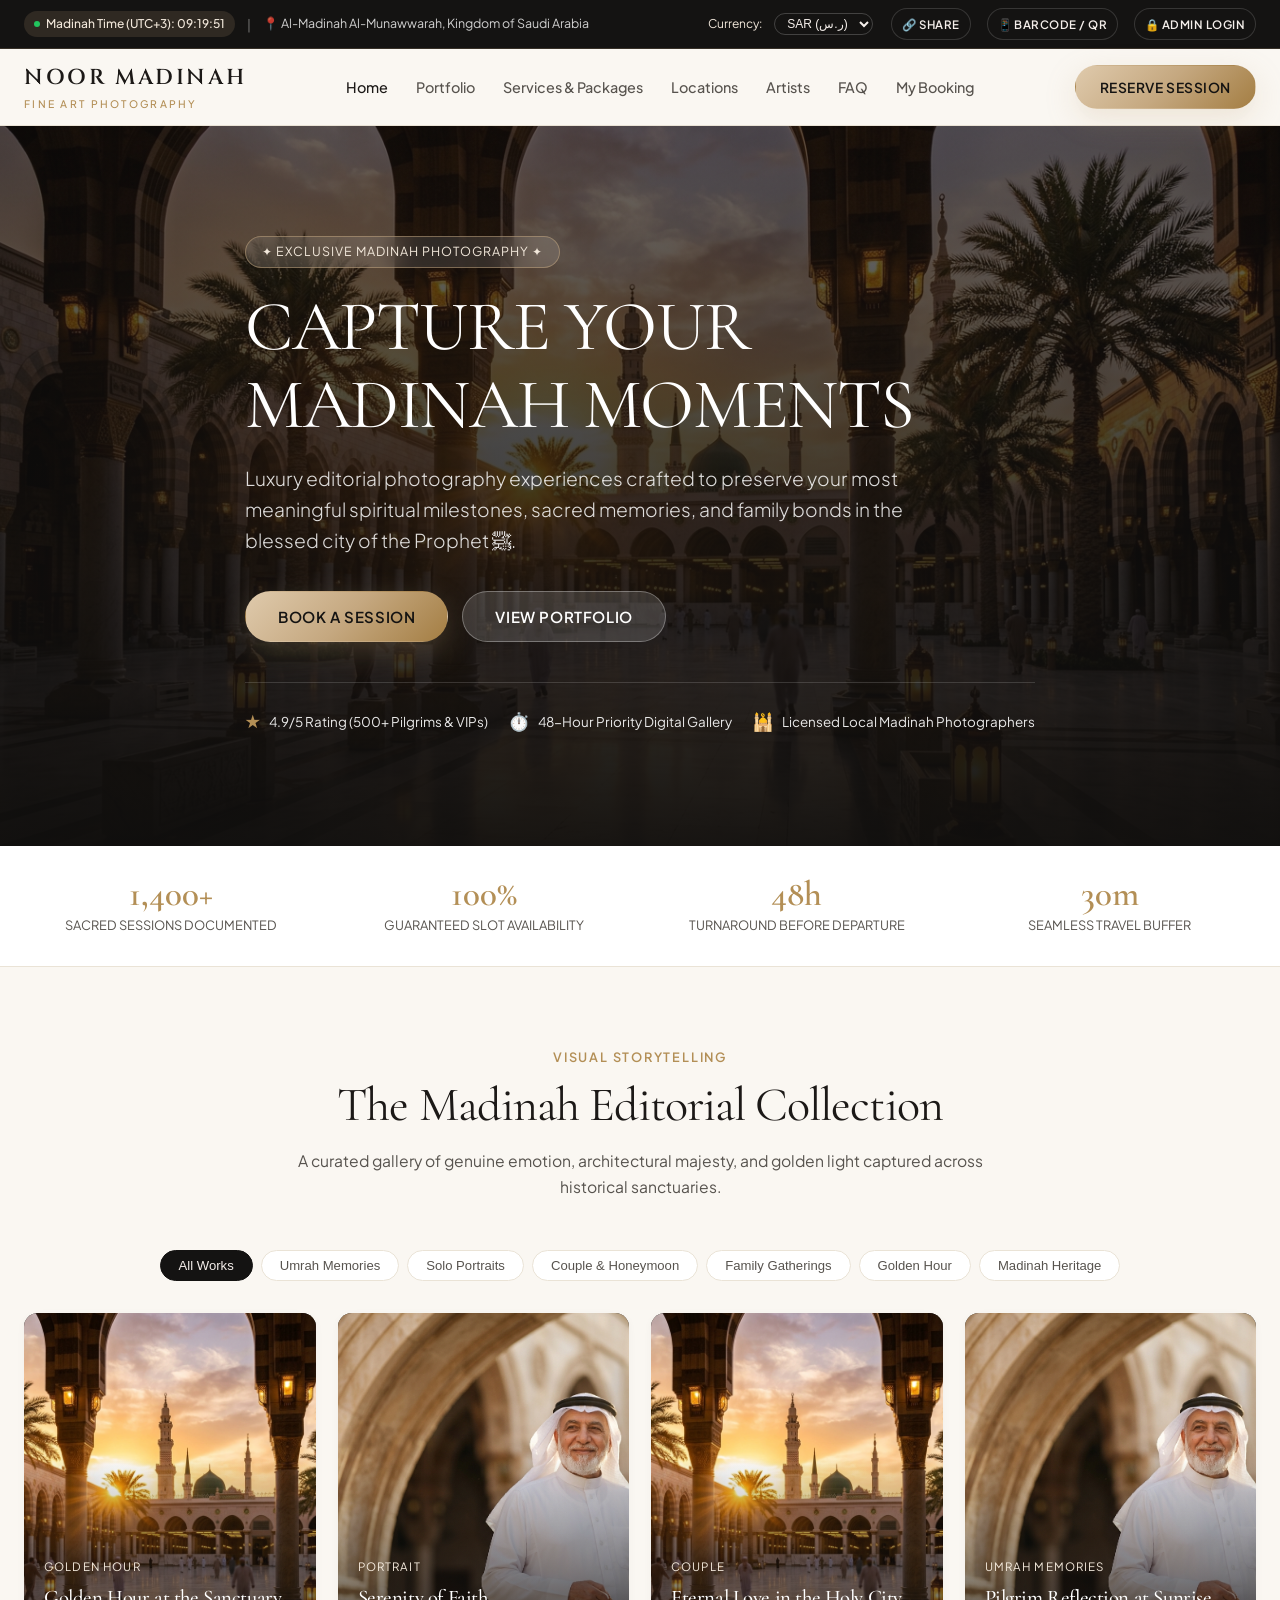
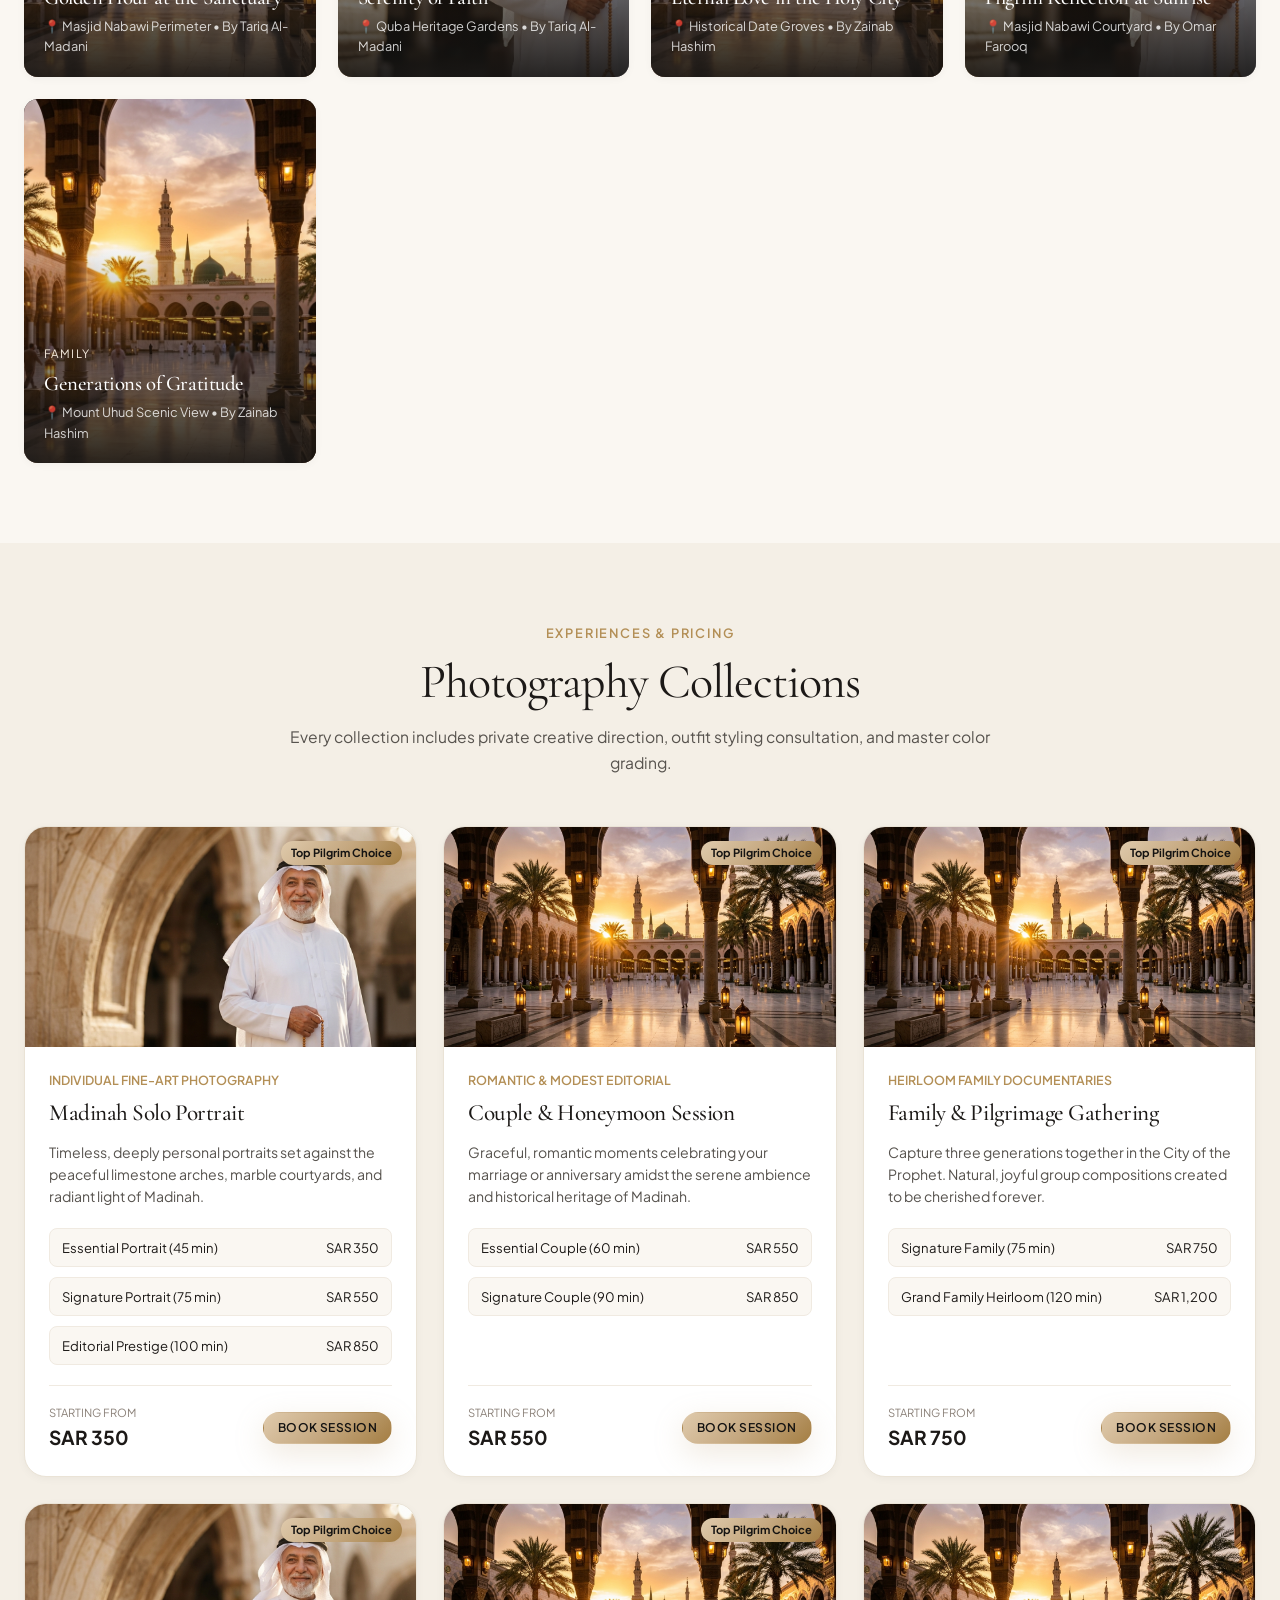
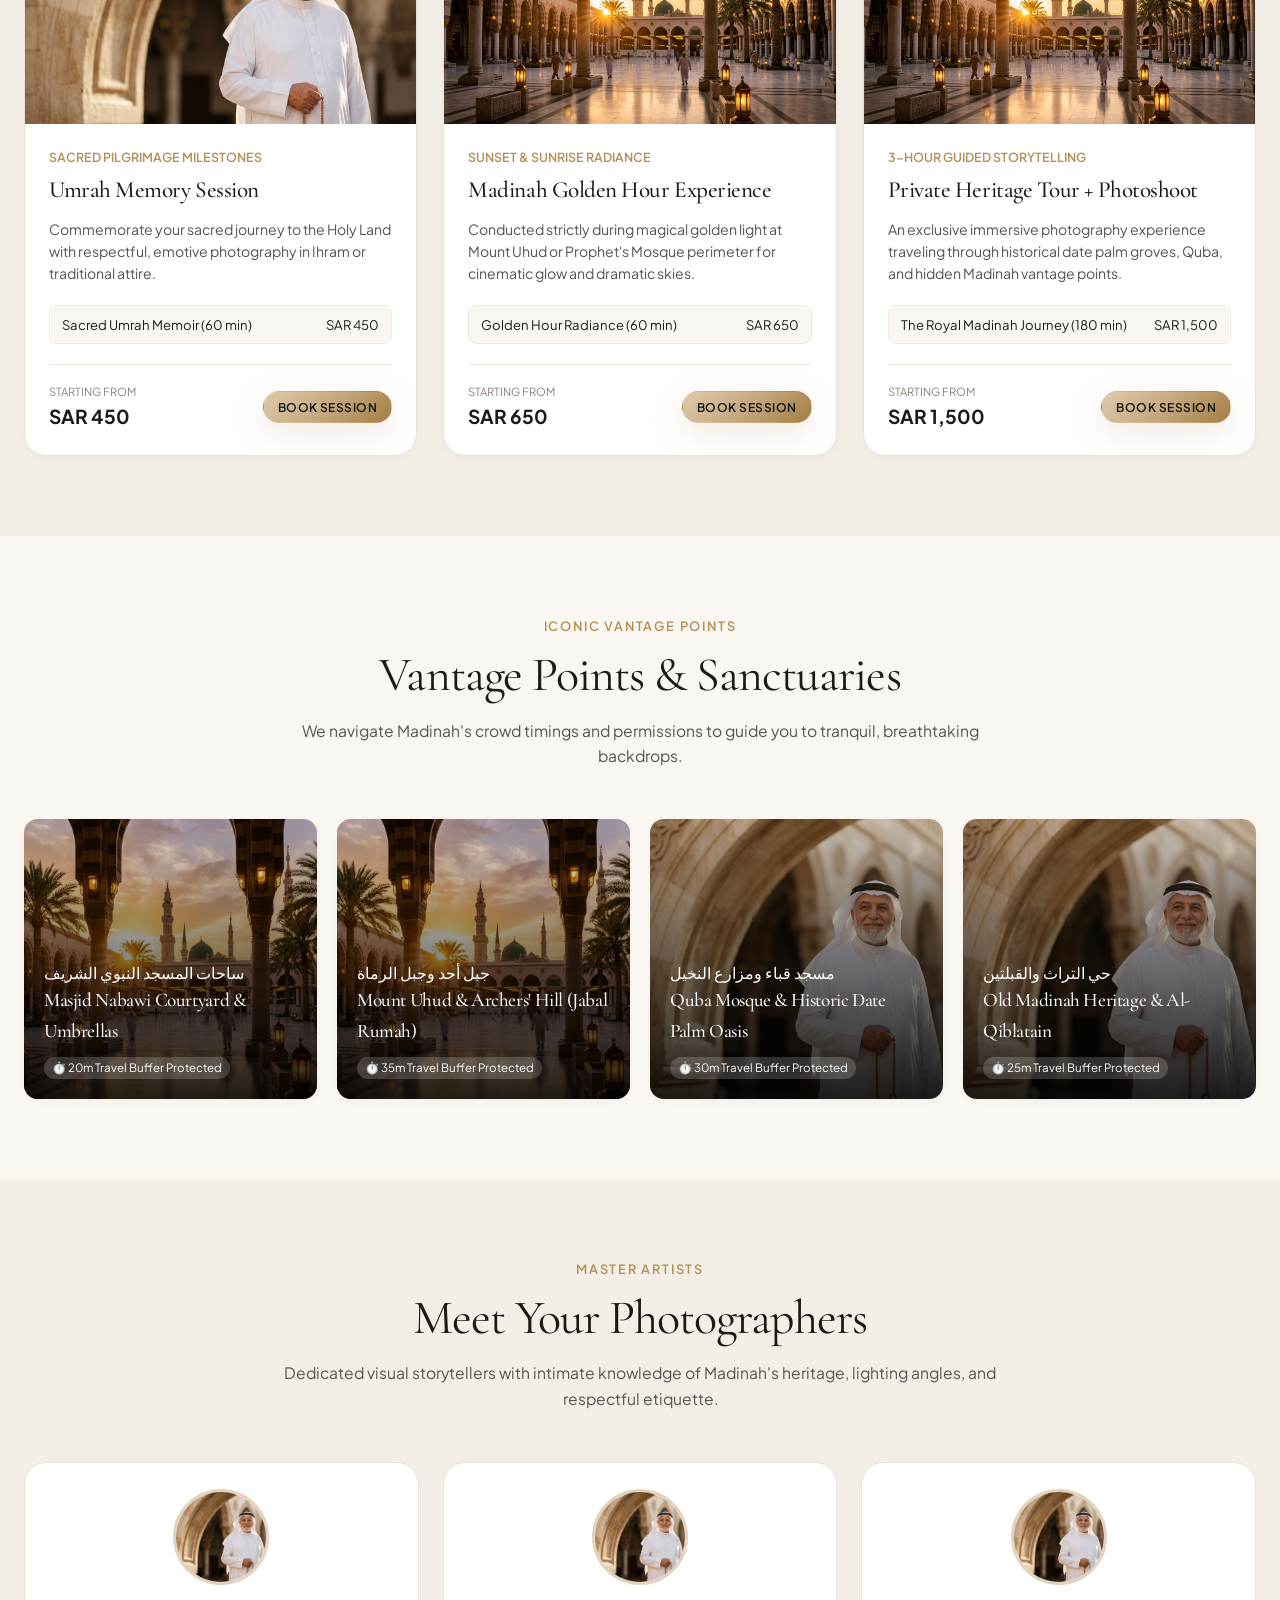
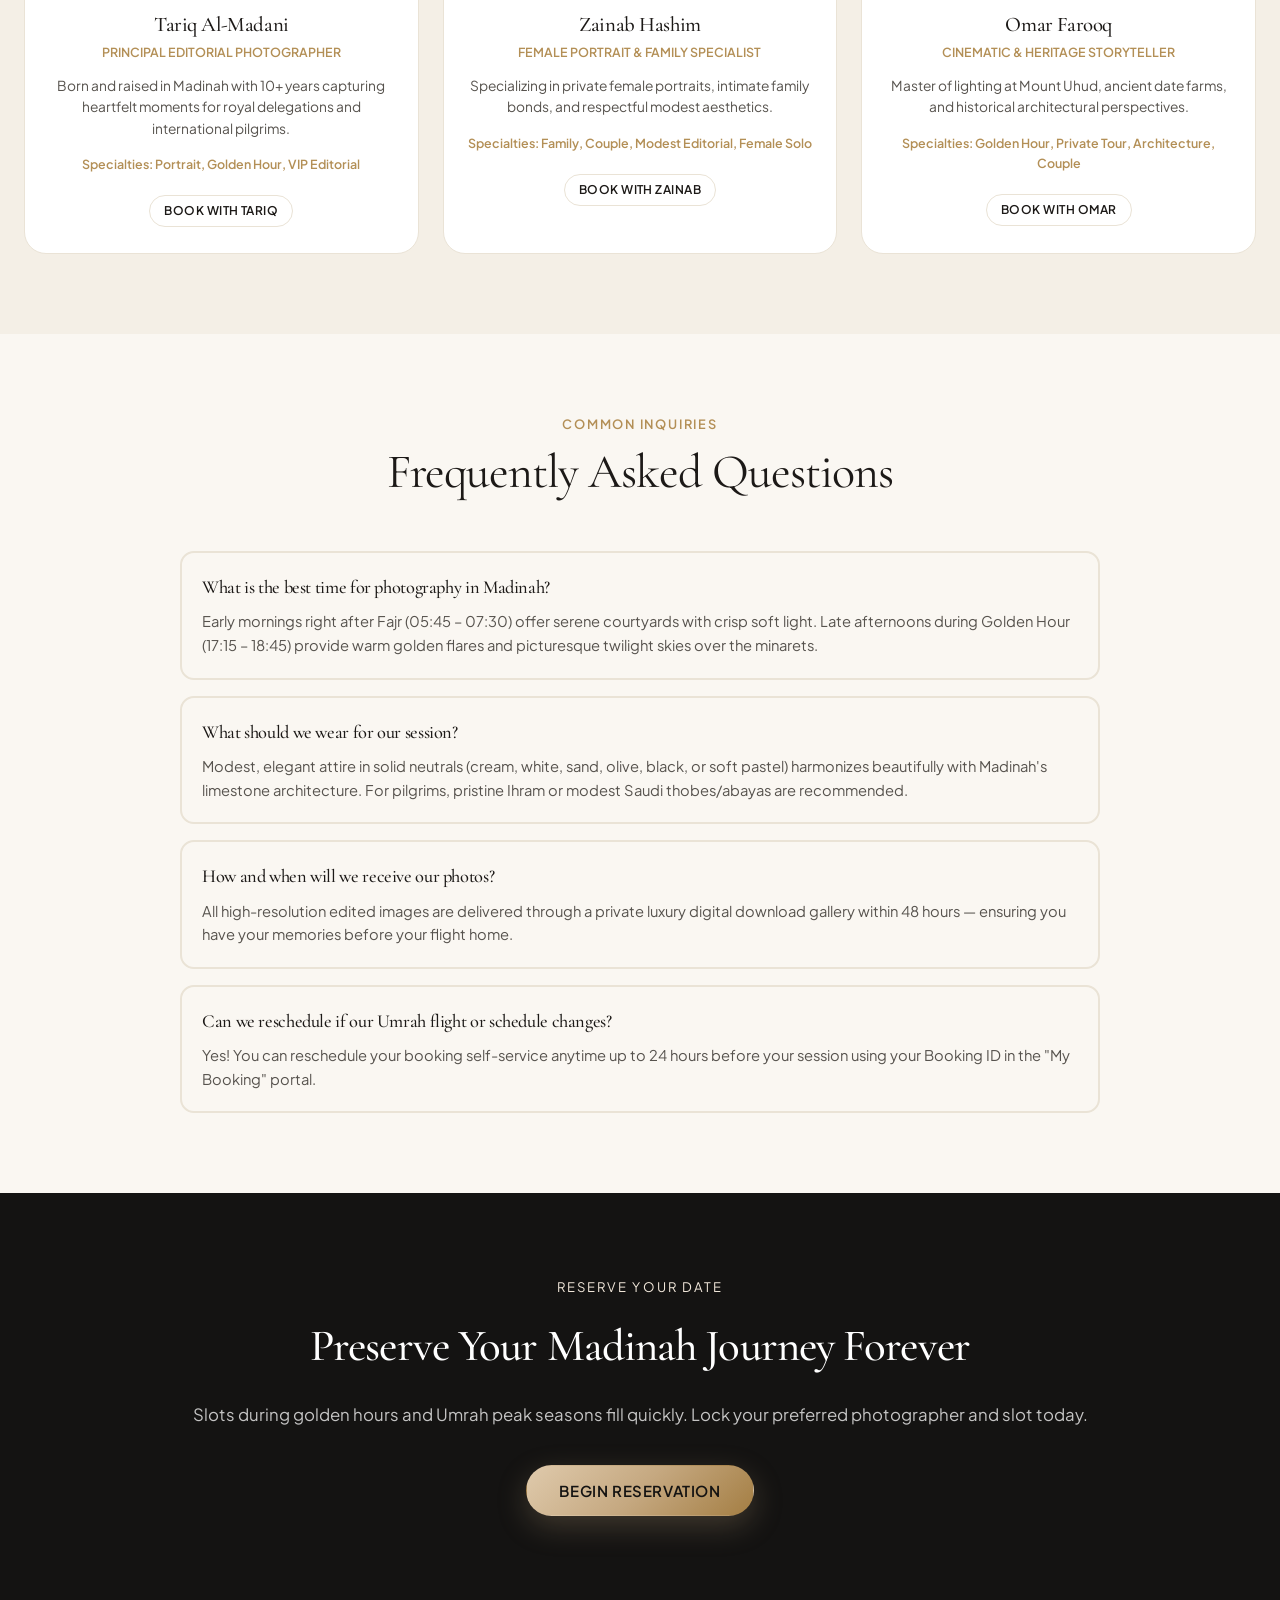
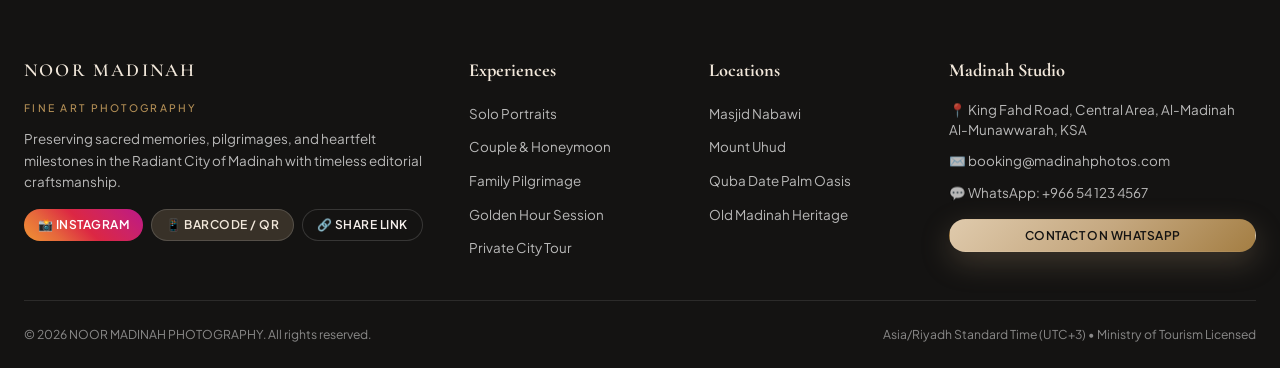
==== commit b03e14c0: "Add full universal CMS for Services, Prices, Locations, and Photographers in Admin Dashboard" ====
--- a/index.html
+++ b/index.html
@@ -543,6 +543,9 @@
         <div class="admin-tabs-nav">
           <button class="admin-tab-btn active" onclick="adminDashboard.switchTab('calendar')">🗓️ Visual Calendar</button>
           <button class="admin-tab-btn" onclick="adminDashboard.switchTab('bookings')">📋 All Bookings</button>
+          <button class="admin-tab-btn" onclick="adminDashboard.switchTab('services')">🏷️ Services CMS</button>
+          <button class="admin-tab-btn" onclick="adminDashboard.switchTab('locations')">📍 Locations CMS</button>
+          <button class="admin-tab-btn" onclick="adminDashboard.switchTab('photographers')">👤 Photographers CMS</button>
           <button class="admin-tab-btn" onclick="adminDashboard.switchTab('availability')">⏰ Availability & Overrides</button>
           <button class="admin-tab-btn" onclick="adminDashboard.switchTab('portfolio')">🖼️ Portfolio CMS</button>
           <button class="admin-tab-btn" onclick="adminDashboard.switchTab('notifications')">💬 WhatsApp Center</button>
@@ -574,27 +577,68 @@
           </div>
         </div>
 
-        <!-- TAB 2: BOOKINGS TABLE -->
+        <!-- TAB 2: ALL BOOKINGS -->
         <div id="admin-tab-bookings" class="admin-tab-content" style="display: none;">
           <div class="data-table-wrap">
             <table class="data-table">
               <thead>
                 <tr>
-                  <th>Booking ID</th>
+                  <th>ID</th>
                   <th>Client</th>
                   <th>Service & Package</th>
                   <th>Date & Time</th>
-                  <th>Photographer</th>
+                  <th>Artist</th>
                   <th>Location</th>
                   <th>Total / Deposit</th>
                   <th>Status</th>
-                  <th>Actions</th>
+                  <th>Action</th>
                 </tr>
               </thead>
-              <tbody id="admin-bookings-tbody">
-                <!-- Populated dynamically -->
-              </tbody>
+              <tbody id="admin-bookings-tbody"></tbody>
             </table>
+          </div>
+        <!-- TAB: EDIT PAKET & HARGA CMS -->
+        <div id="admin-tab-services" class="admin-tab-content" style="display: none;">
+          <div class="selectable-card" style="margin-bottom: 24px;">
+            <div style="display: flex; justify-content: space-between; align-items: center; margin-bottom: 14px; flex-wrap: wrap; gap: 8px;">
+              <div>
+                <span class="section-subtitle">Katalog Layanan</span>
+                <h3 style="font-size: 1.3rem;">🏷️ Edit Daftar Paket & Harga Pemotretan</h3>
+              </div>
+              <button onclick="adminDashboard.saveServicesCMS()" class="btn btn-primary btn-sm">💾 Simpan Semua Harga</button>
+            </div>
+            <p style="font-size: 0.88rem; color: var(--text-secondary); margin-bottom: 20px;">
+              Ubah harga (SAR), durasi menit, dan jumlah foto editan langsung di sini. Perubahan langsung tampil di halaman depan publik!
+            </p>
+            <div id="admin-services-cms-list" style="display: flex; flex-direction: column; gap: 20px;"></div>
+          </div>
+        </div>
+
+        <!-- TAB: EDIT LOKASI FOTO CMS -->
+        <div id="admin-tab-locations" class="admin-tab-content" style="display: none;">
+          <div class="selectable-card" style="margin-bottom: 24px;">
+            <div style="display: flex; justify-content: space-between; align-items: center; margin-bottom: 14px; flex-wrap: wrap; gap: 8px;">
+              <div>
+                <span class="section-subtitle">Spot Fotografi</span>
+                <h3 style="font-size: 1.3rem;">📍 Edit Lokasi Pemotretan di Madinah</h3>
+              </div>
+              <button onclick="adminDashboard.saveLocationsCMS()" class="btn btn-primary btn-sm">💾 Simpan Lokasi</button>
+            </div>
+            <div id="admin-locations-cms-list" style="display: flex; flex-direction: column; gap: 16px;"></div>
+          </div>
+        </div>
+
+        <!-- TAB: EDIT FOTOGRAFER CMS -->
+        <div id="admin-tab-photographers" class="admin-tab-content" style="display: none;">
+          <div class="selectable-card" style="margin-bottom: 24px;">
+            <div style="display: flex; justify-content: space-between; align-items: center; margin-bottom: 14px; flex-wrap: wrap; gap: 8px;">
+              <div>
+                <span class="section-subtitle">Tim Artist</span>
+                <h3 style="font-size: 1.3rem;">👤 Edit Profil Tim & Fotografer</h3>
+              </div>
+              <button onclick="adminDashboard.savePhotographersCMS()" class="btn btn-primary btn-sm">💾 Simpan Tim</button>
+            </div>
+            <div id="admin-photographers-cms-list" style="display: flex; flex-direction: column; gap: 16px;"></div>
           </div>
         </div>
 
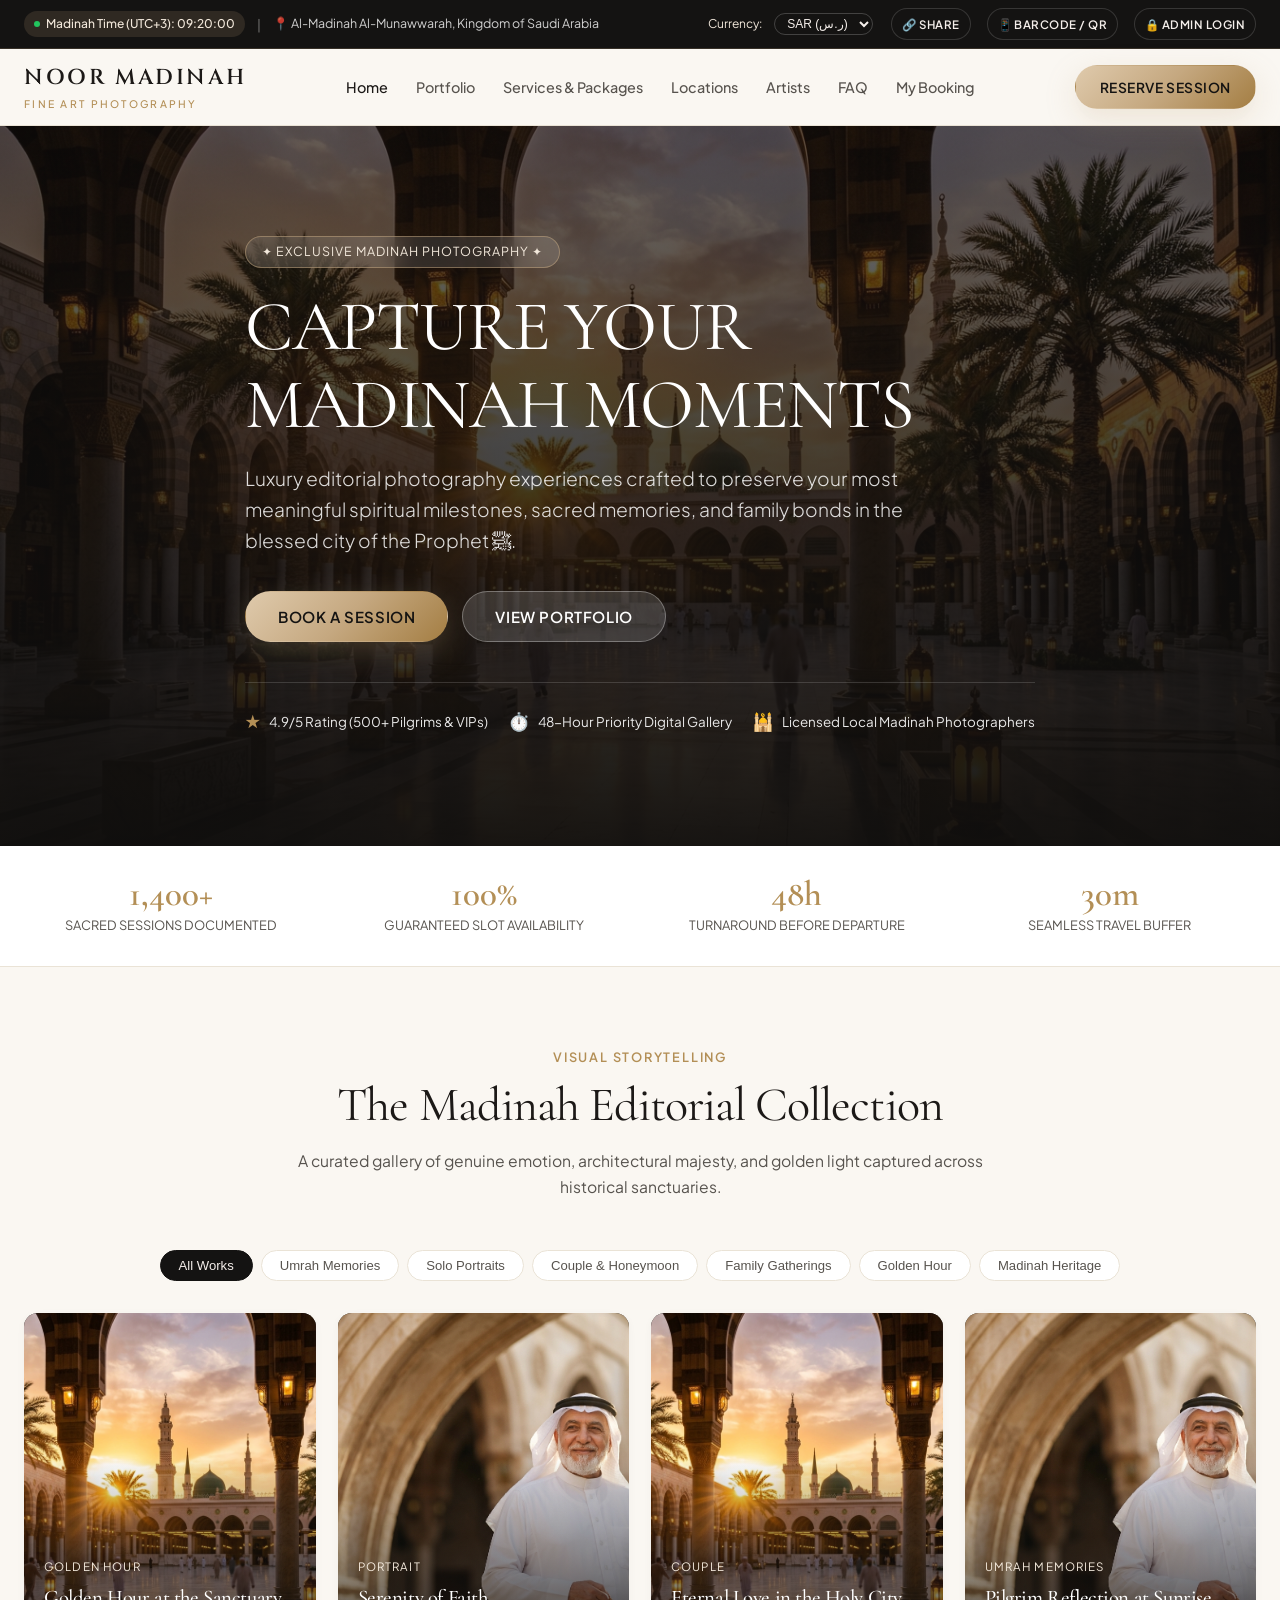
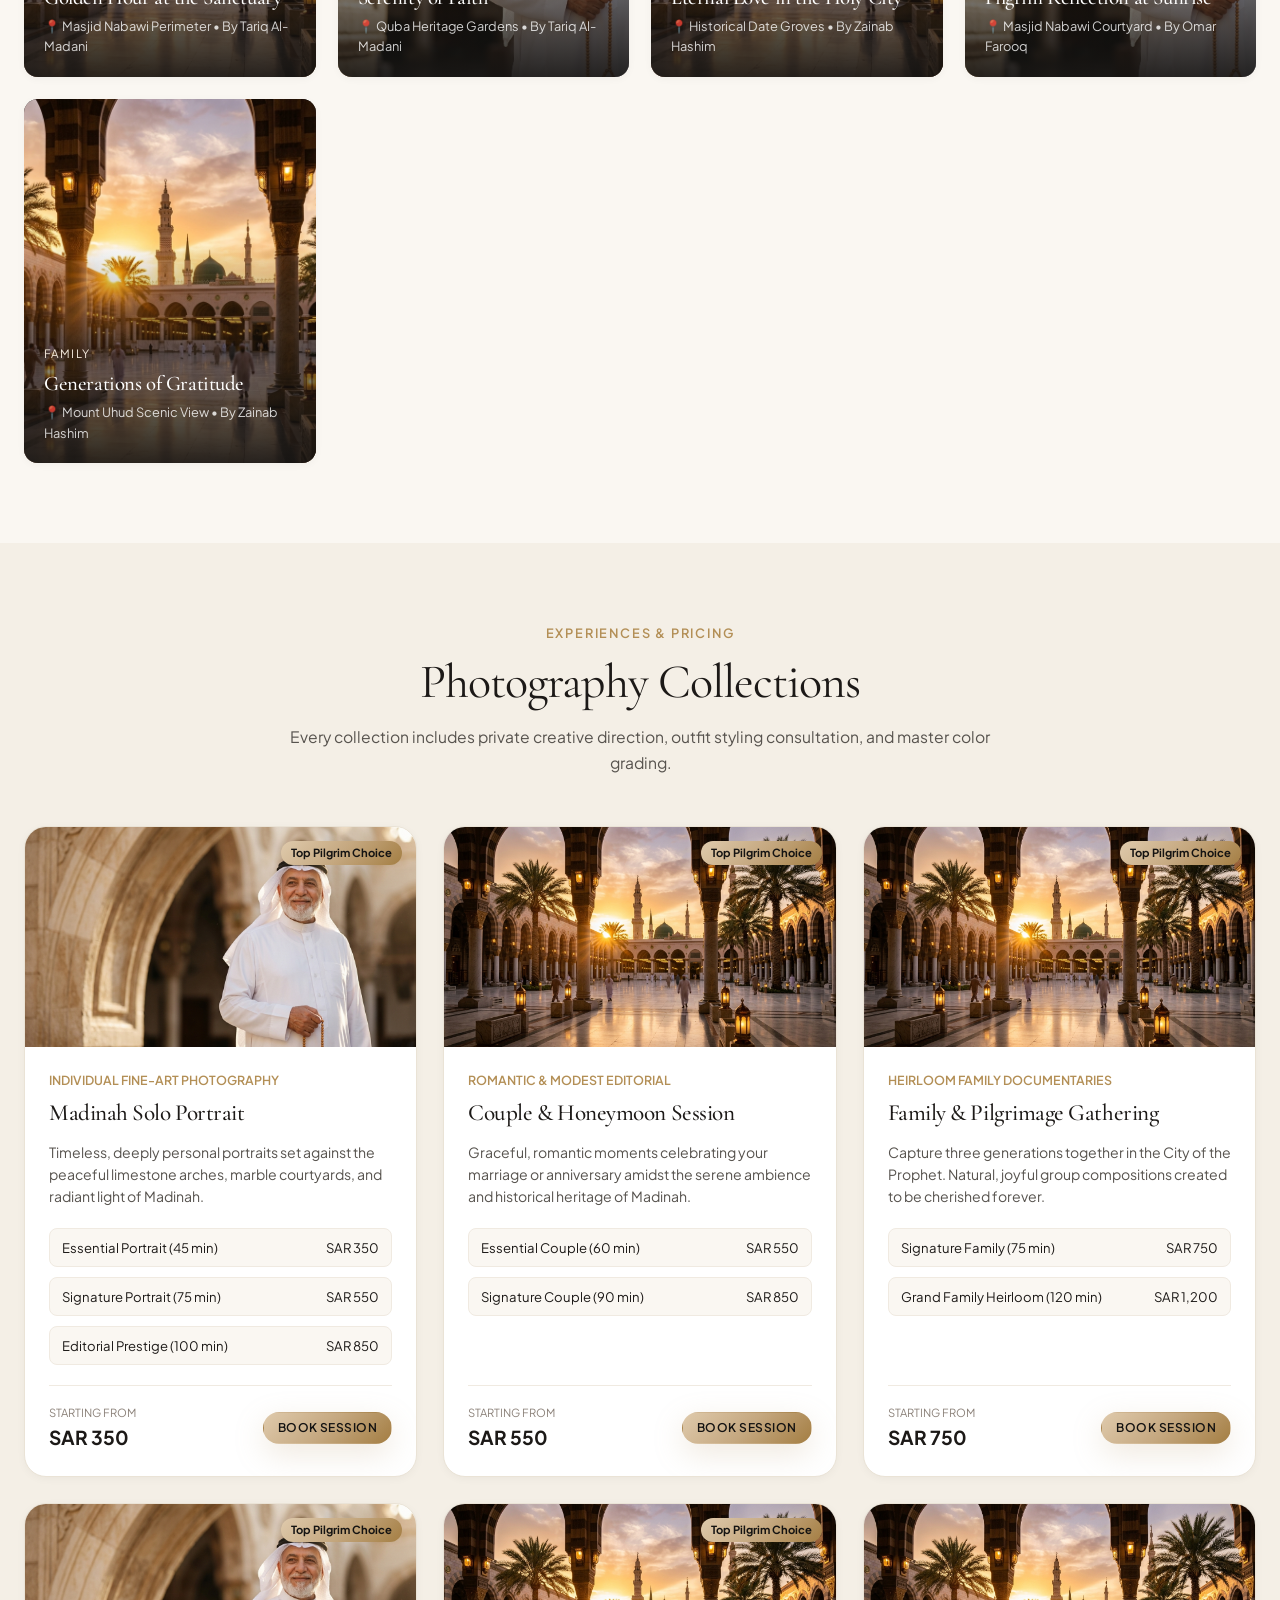
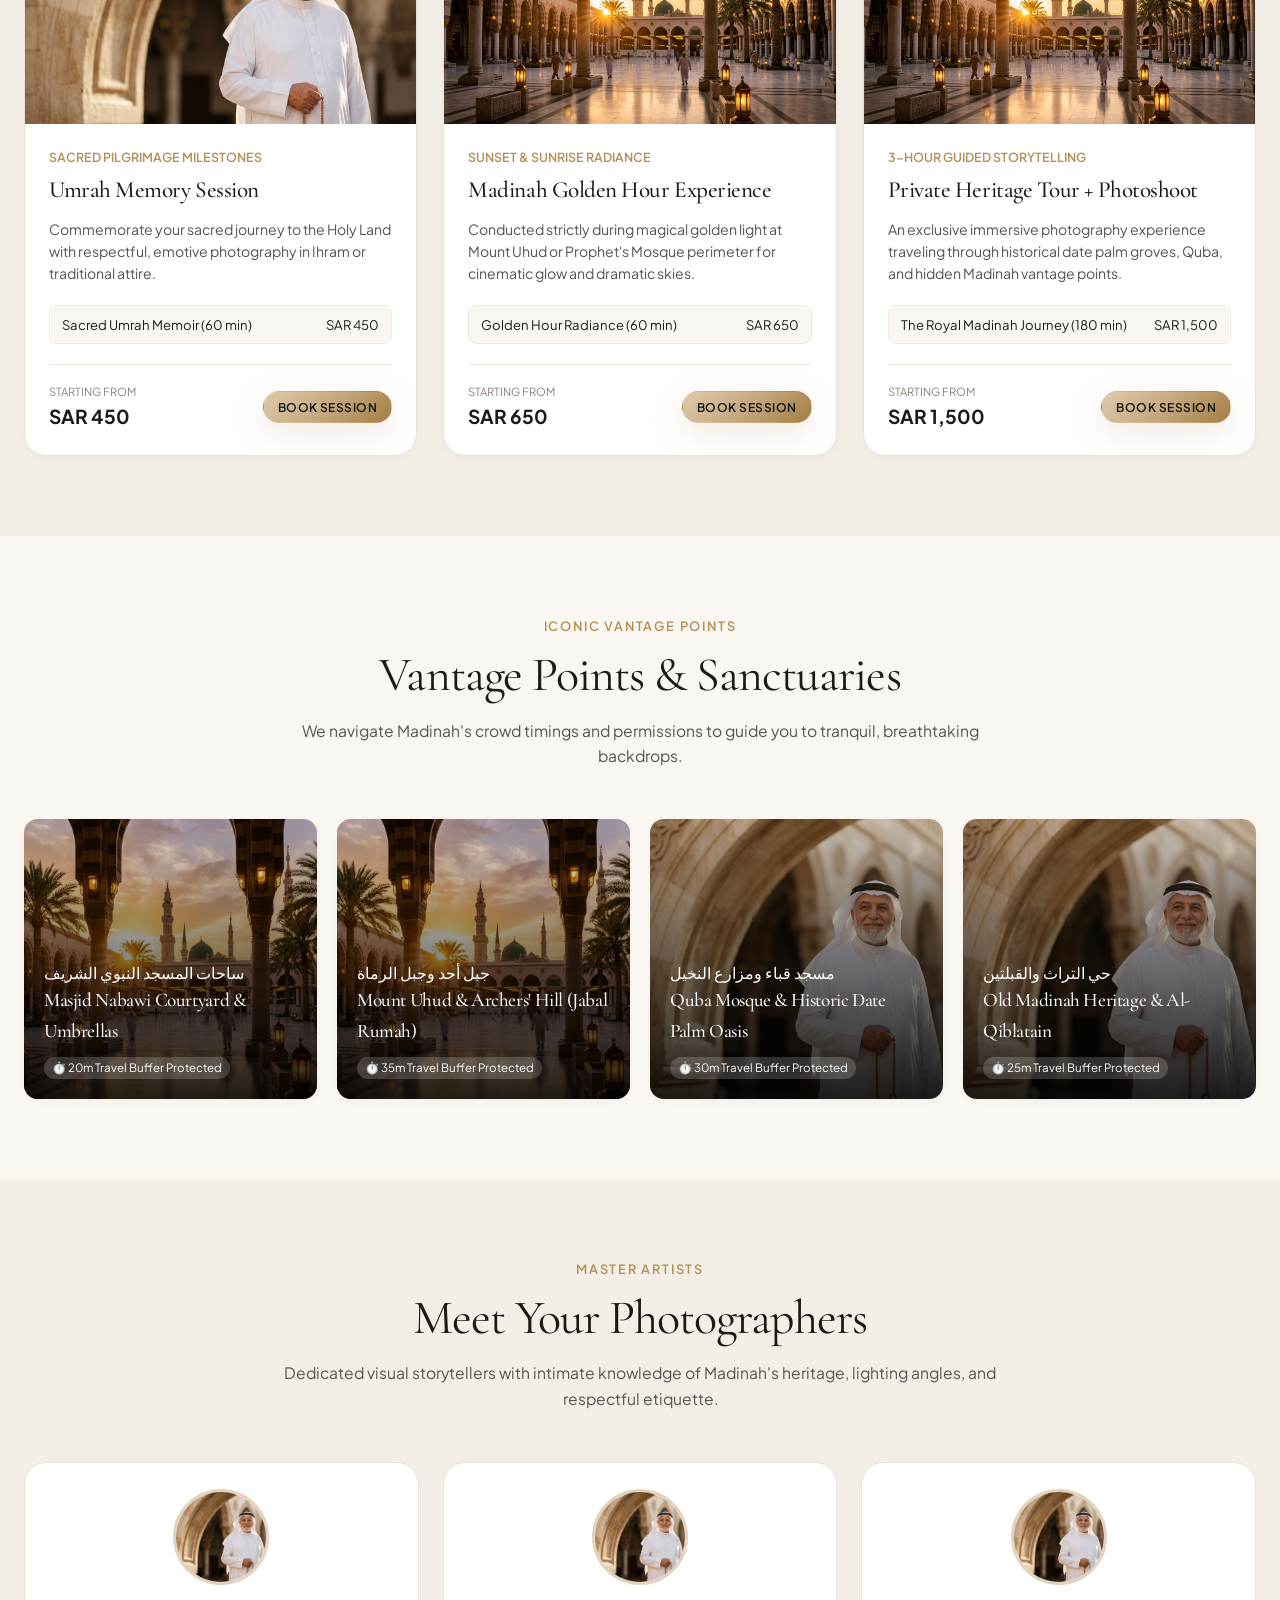
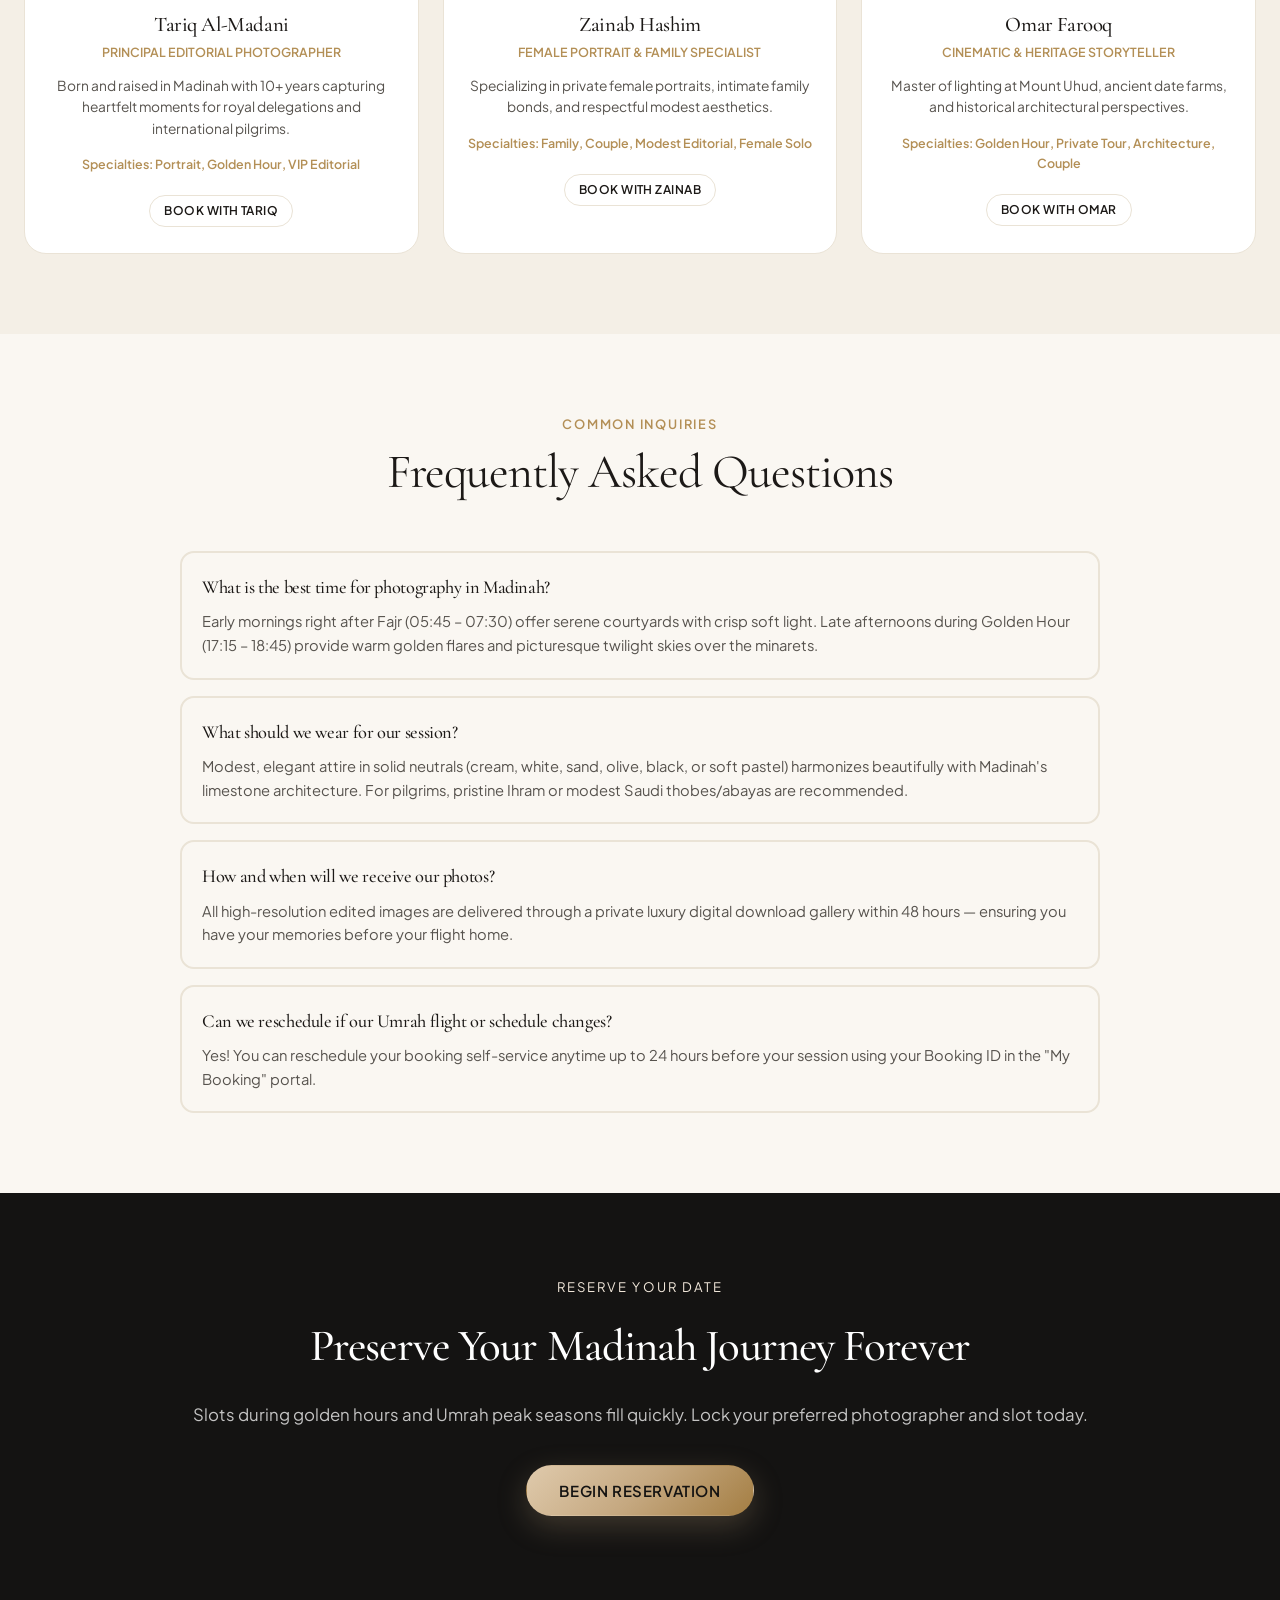
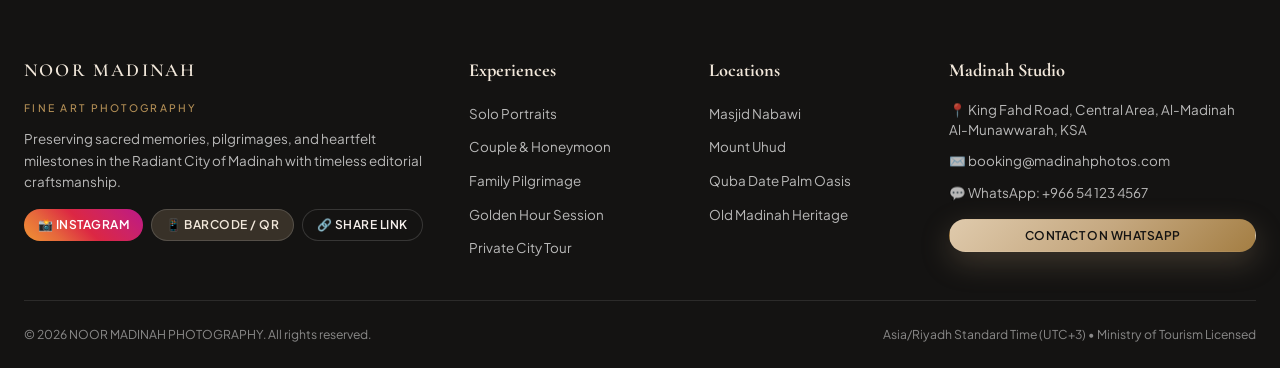
==== commit 3106ddd1: "Fix Admin tab switching for Services, Locations, and Photographers CMS with v2.2 cache buster" ====
--- a/index.html
+++ b/index.html
@@ -995,10 +995,10 @@
     </div>
   </footer>
 
-  <!-- Scripts (Cache Buster v2.1) -->
-  <script src="/js/app.js?v=2.1"></script>
-  <script src="/js/booking-engine.js?v=2.1"></script>
-  <script src="/js/client-portal.js?v=2.1"></script>
-  <script src="/js/admin-dashboard.js?v=2.1"></script>
+  <!-- Scripts (Cache Buster v2.2) -->
+  <script src="/js/app.js?v=2.2"></script>
+  <script src="/js/booking-engine.js?v=2.2"></script>
+  <script src="/js/client-portal.js?v=2.2"></script>
+  <script src="/js/admin-dashboard.js?v=2.2"></script>
 </body>
 </html>
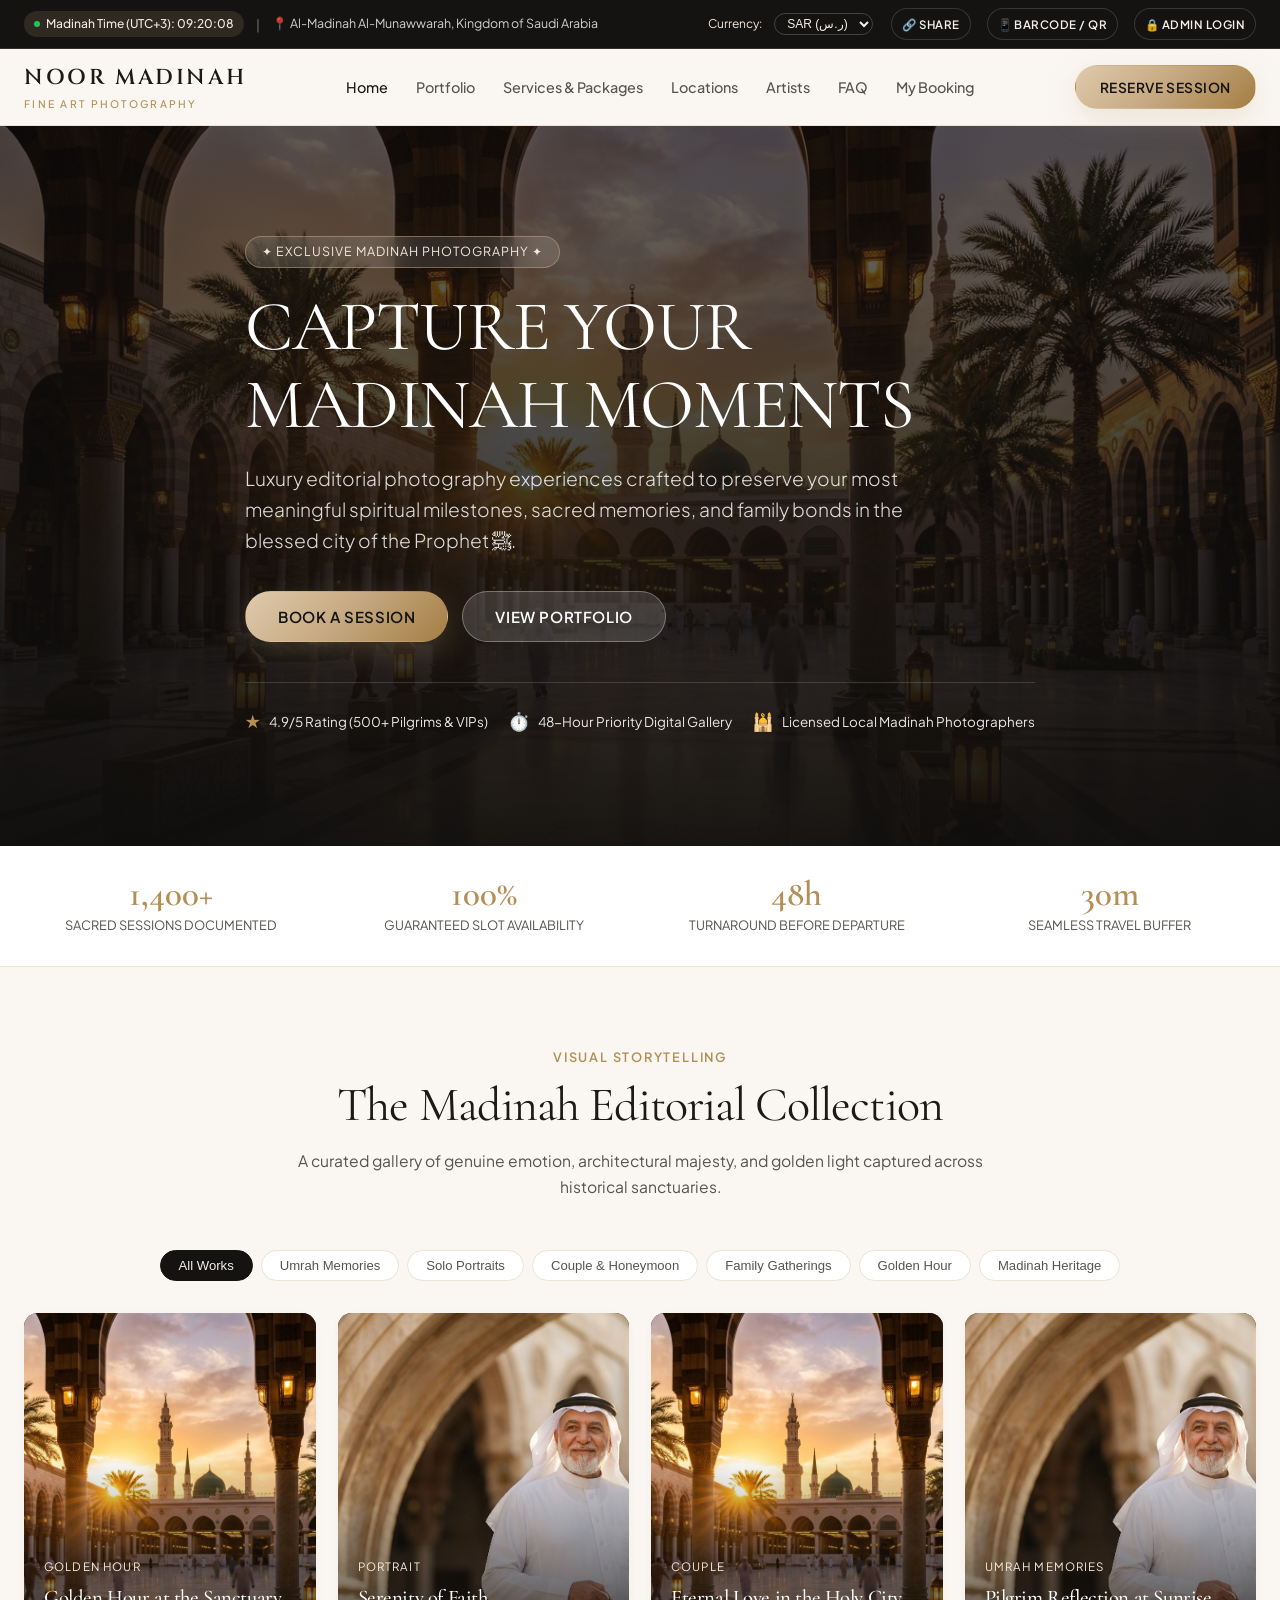
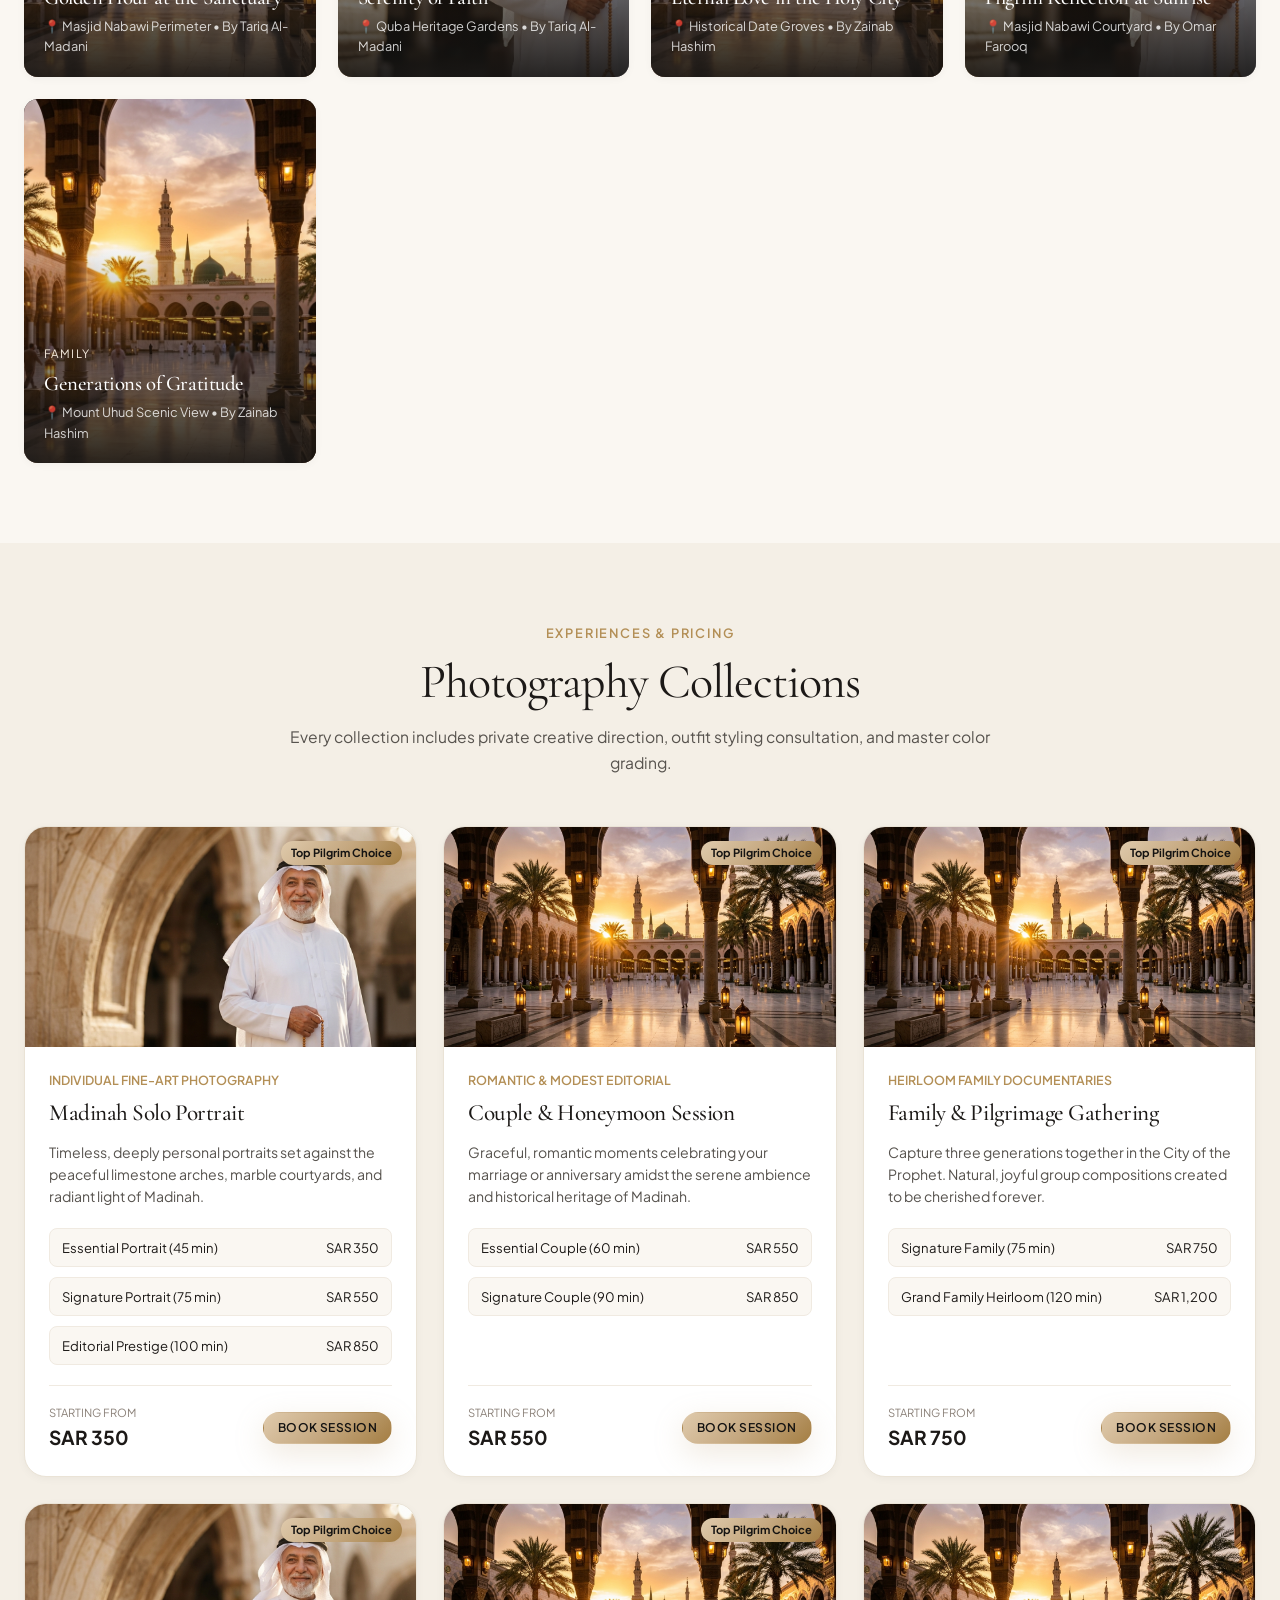
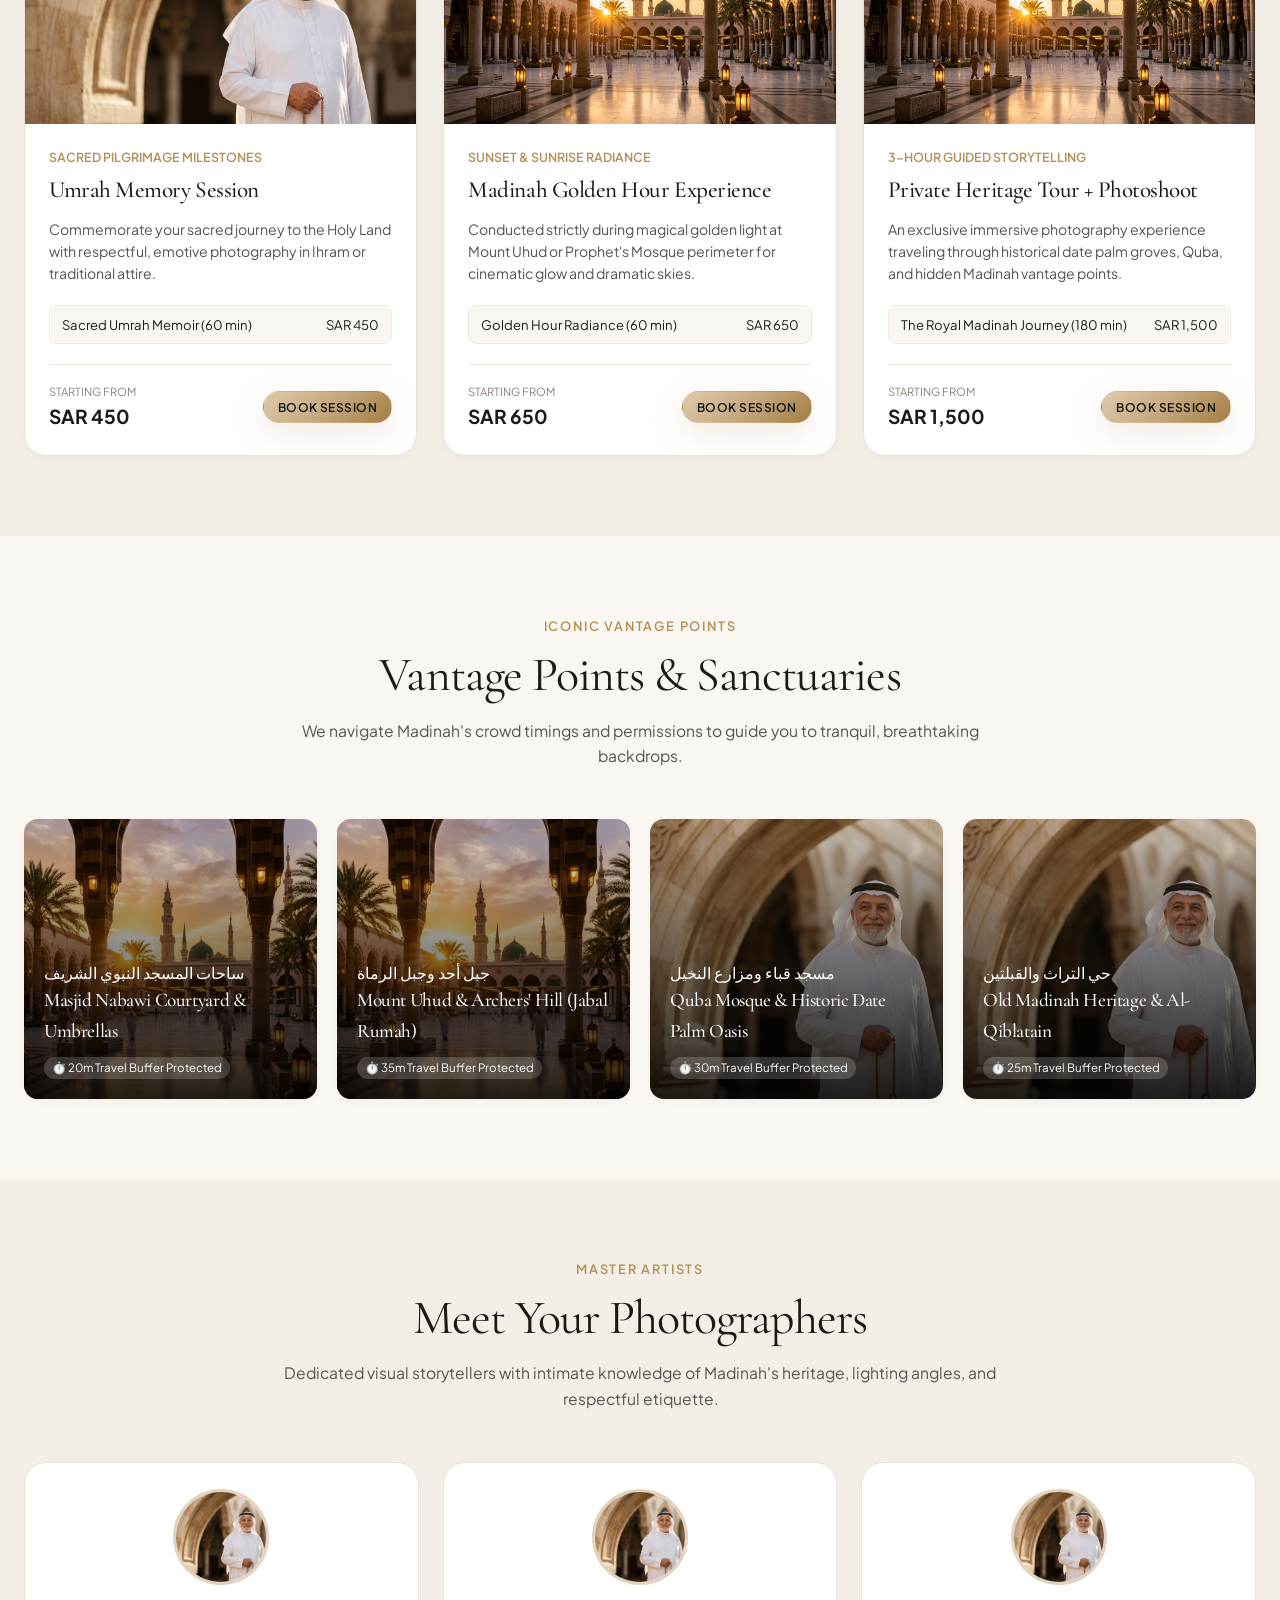
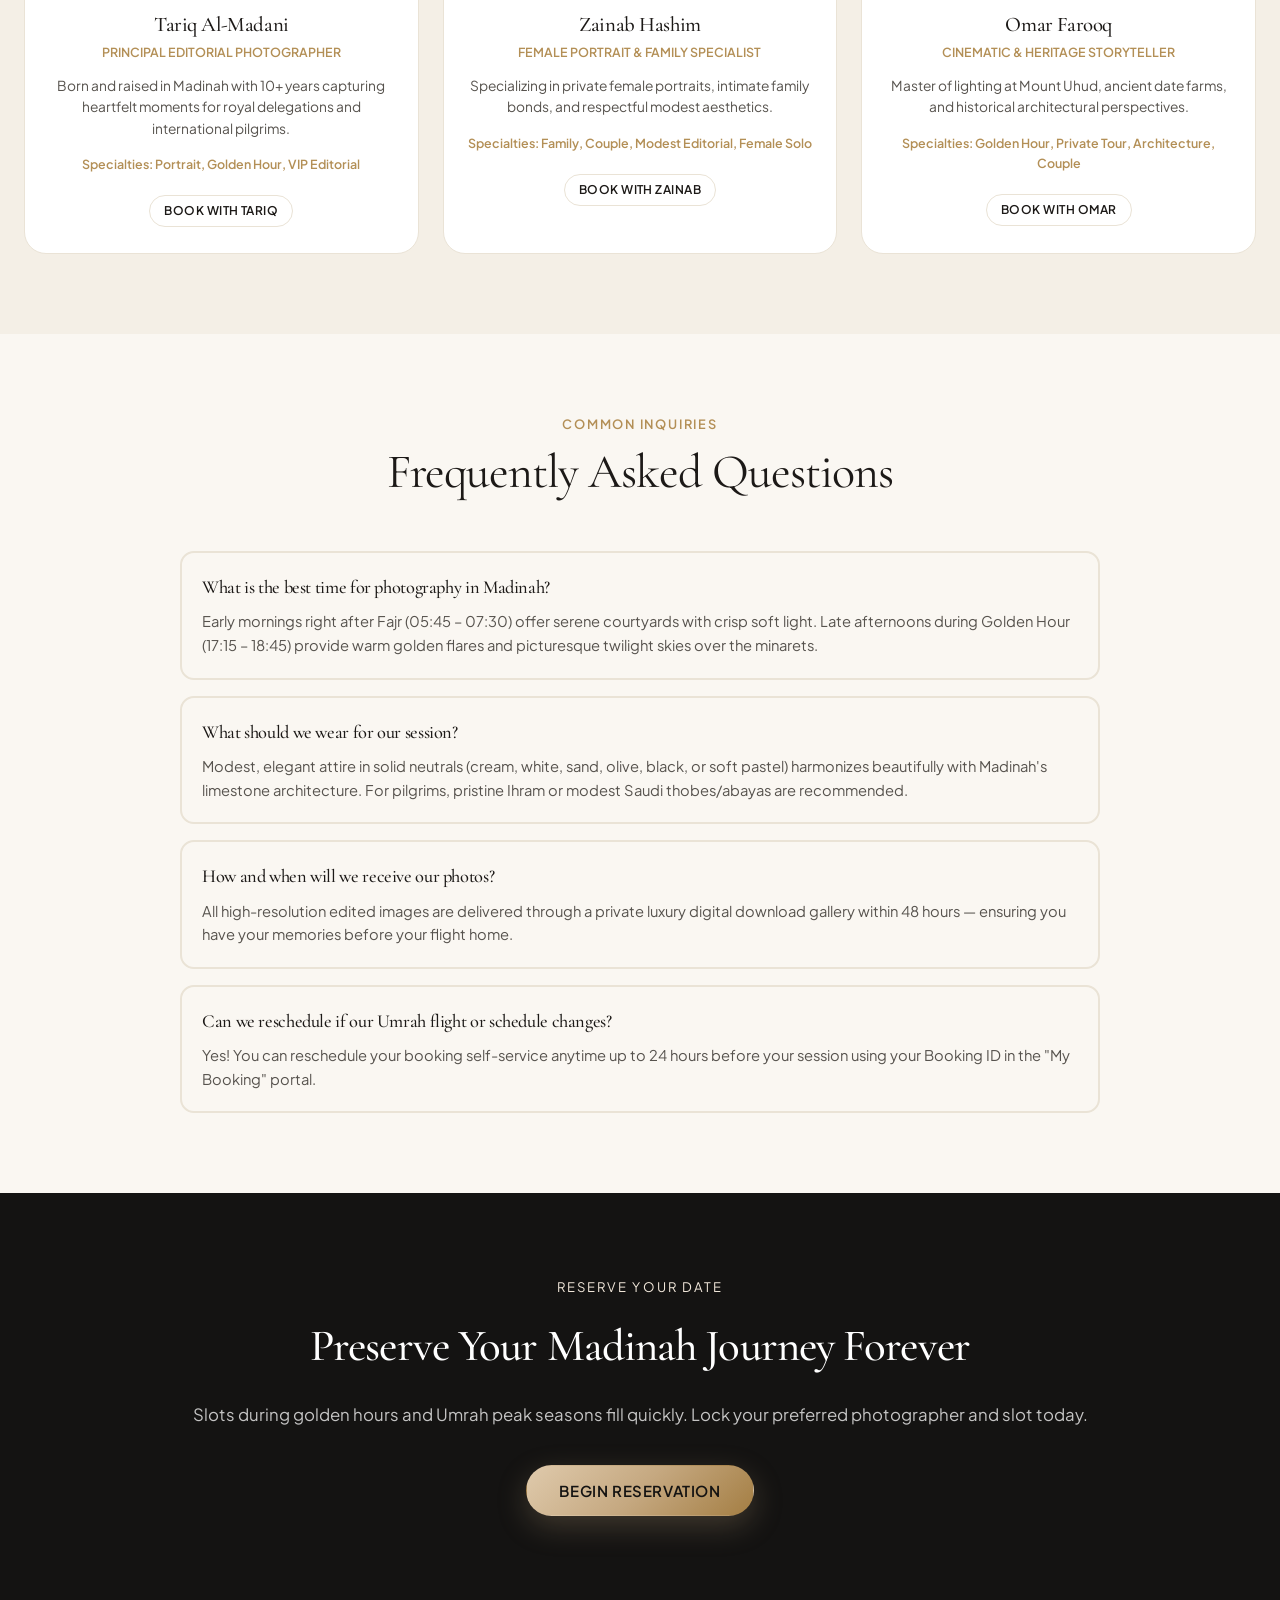
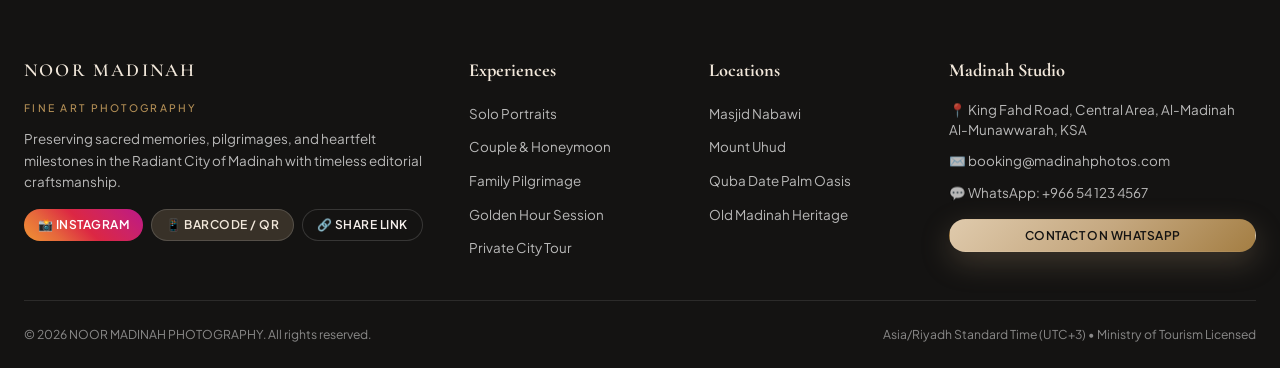
==== commit 1e845980: "Fix nested tab HTML structure so Services, Locations, and Photographers CMS render immediately" ====
--- a/index.html
+++ b/index.html
@@ -597,6 +597,8 @@
               <tbody id="admin-bookings-tbody"></tbody>
             </table>
           </div>
+        </div>
+
         <!-- TAB: EDIT PAKET & HARGA CMS -->
         <div id="admin-tab-services" class="admin-tab-content" style="display: none;">
           <div class="selectable-card" style="margin-bottom: 24px;">
@@ -995,10 +997,10 @@
     </div>
   </footer>
 
-  <!-- Scripts (Cache Buster v2.2) -->
-  <script src="/js/app.js?v=2.2"></script>
-  <script src="/js/booking-engine.js?v=2.2"></script>
-  <script src="/js/client-portal.js?v=2.2"></script>
-  <script src="/js/admin-dashboard.js?v=2.2"></script>
+  <!-- Scripts (Cache Buster v2.3) -->
+  <script src="/js/app.js?v=2.3"></script>
+  <script src="/js/booking-engine.js?v=2.3"></script>
+  <script src="/js/client-portal.js?v=2.3"></script>
+  <script src="/js/admin-dashboard.js?v=2.3"></script>
 </body>
 </html>
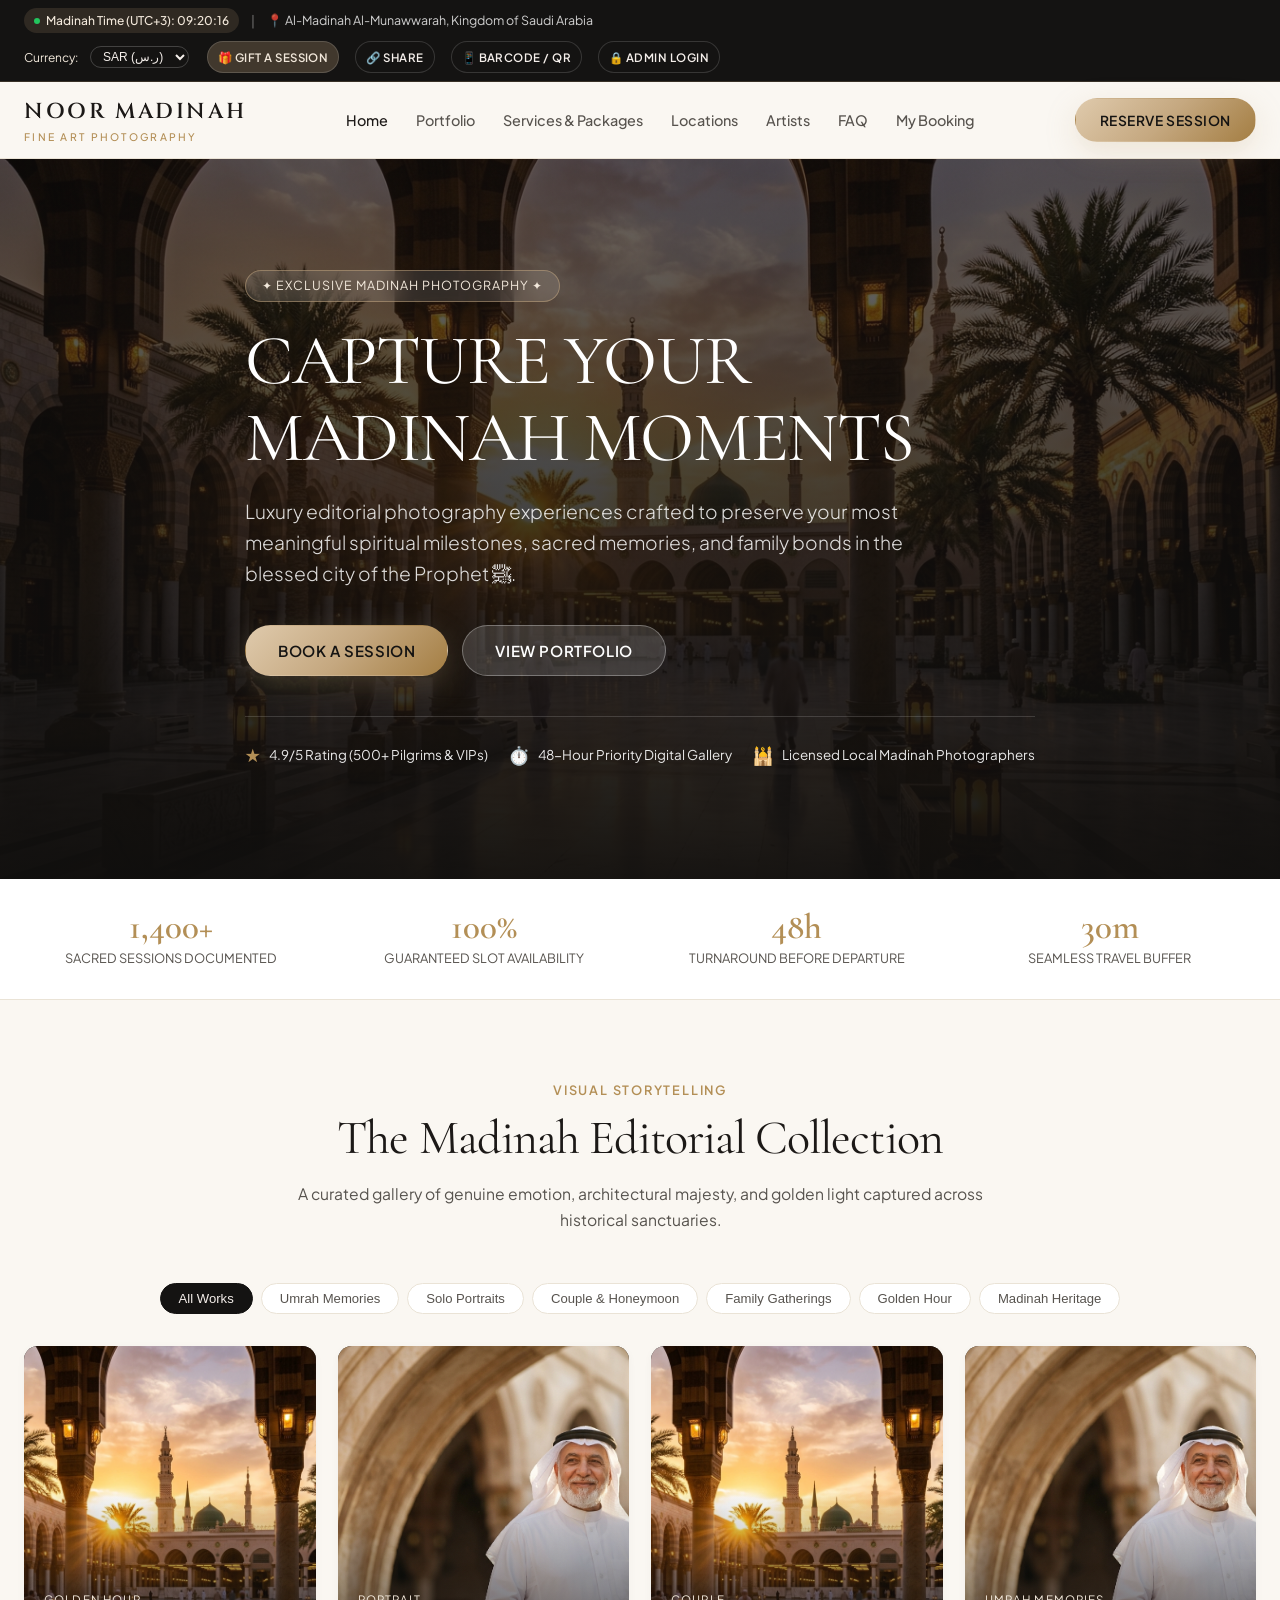
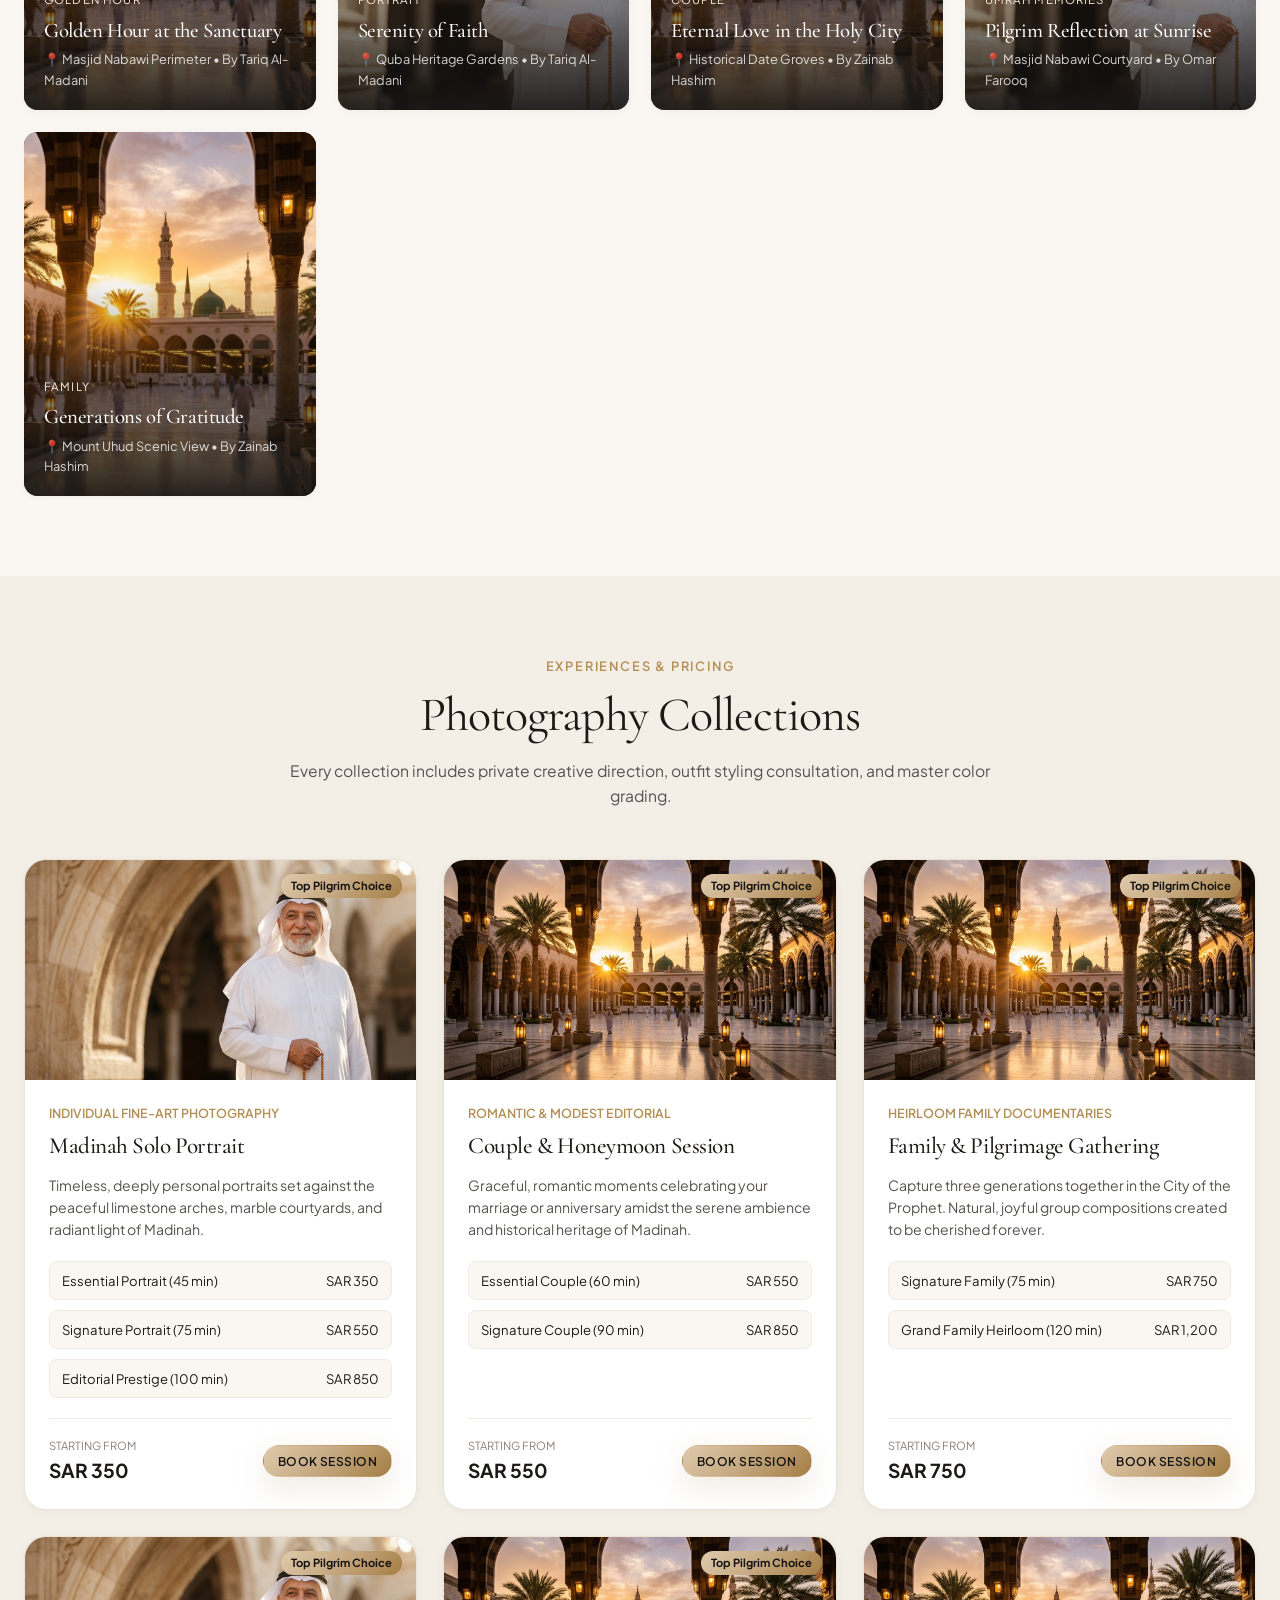
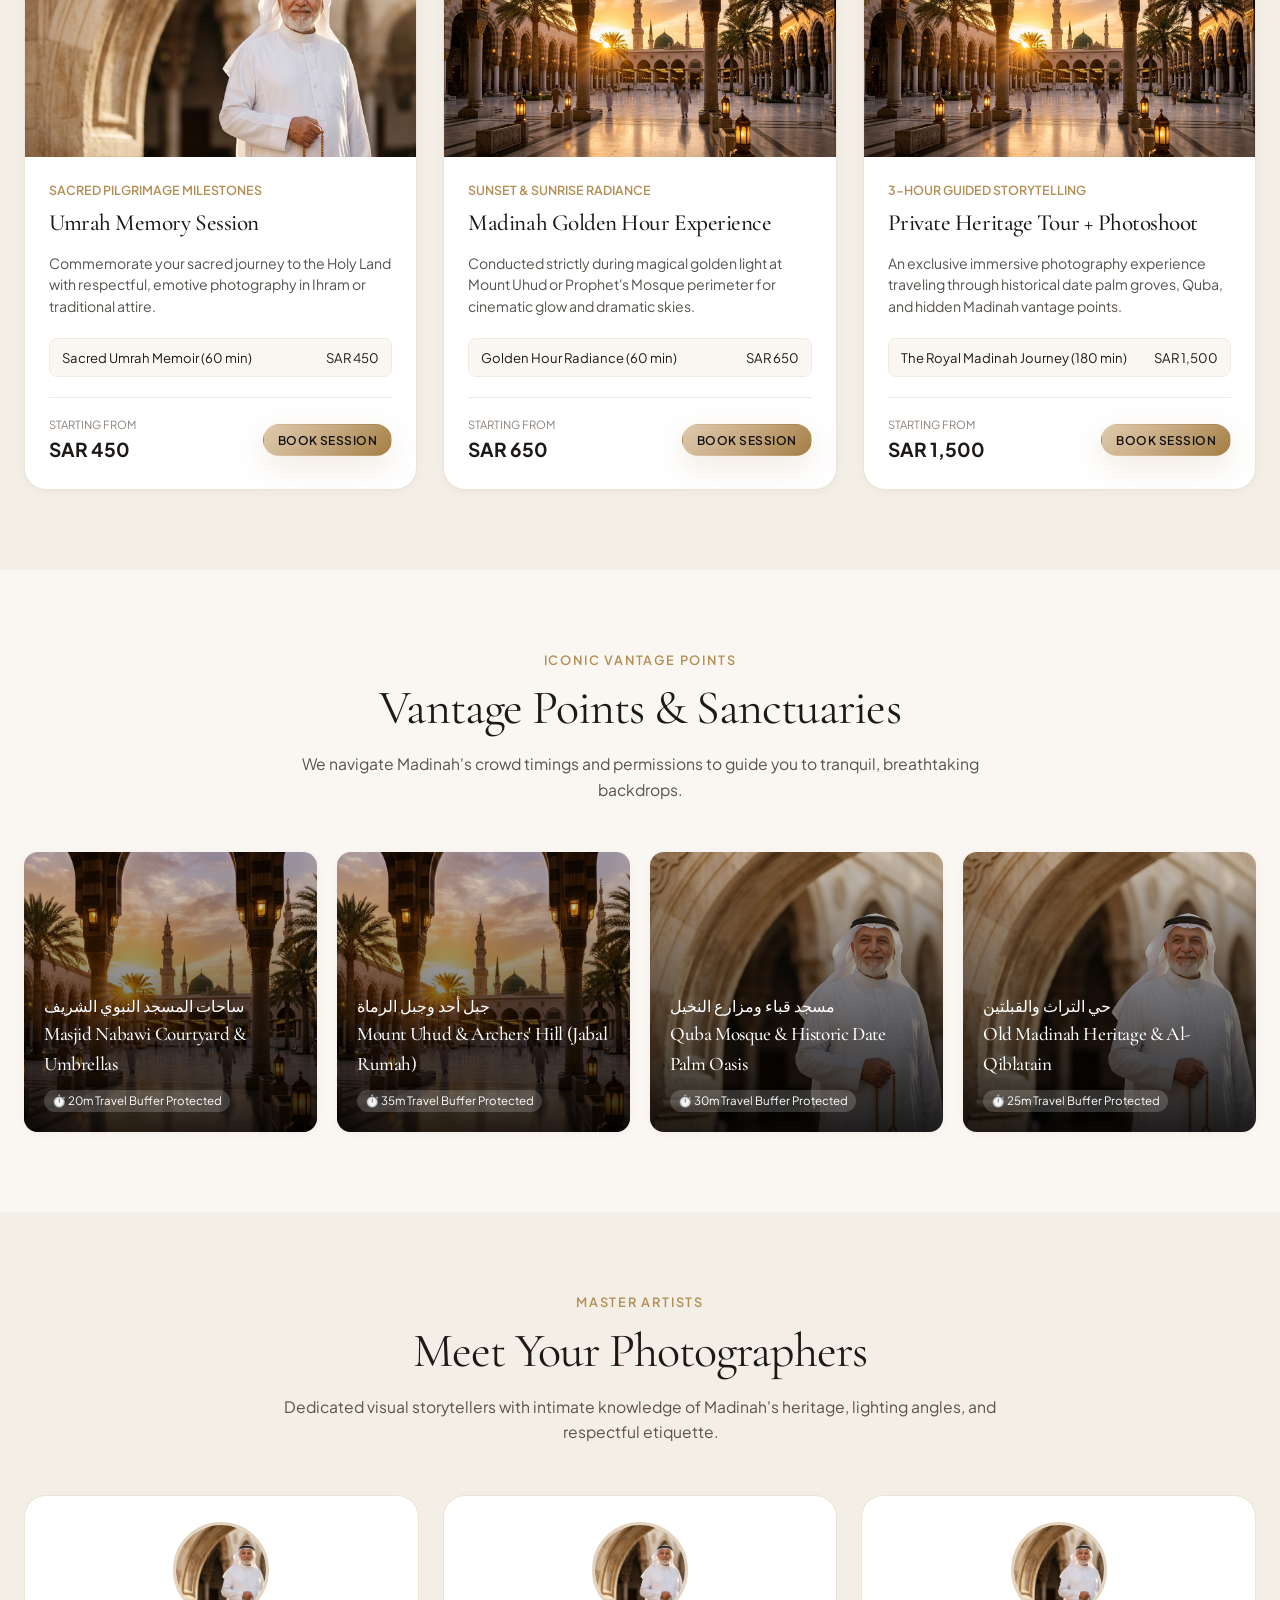
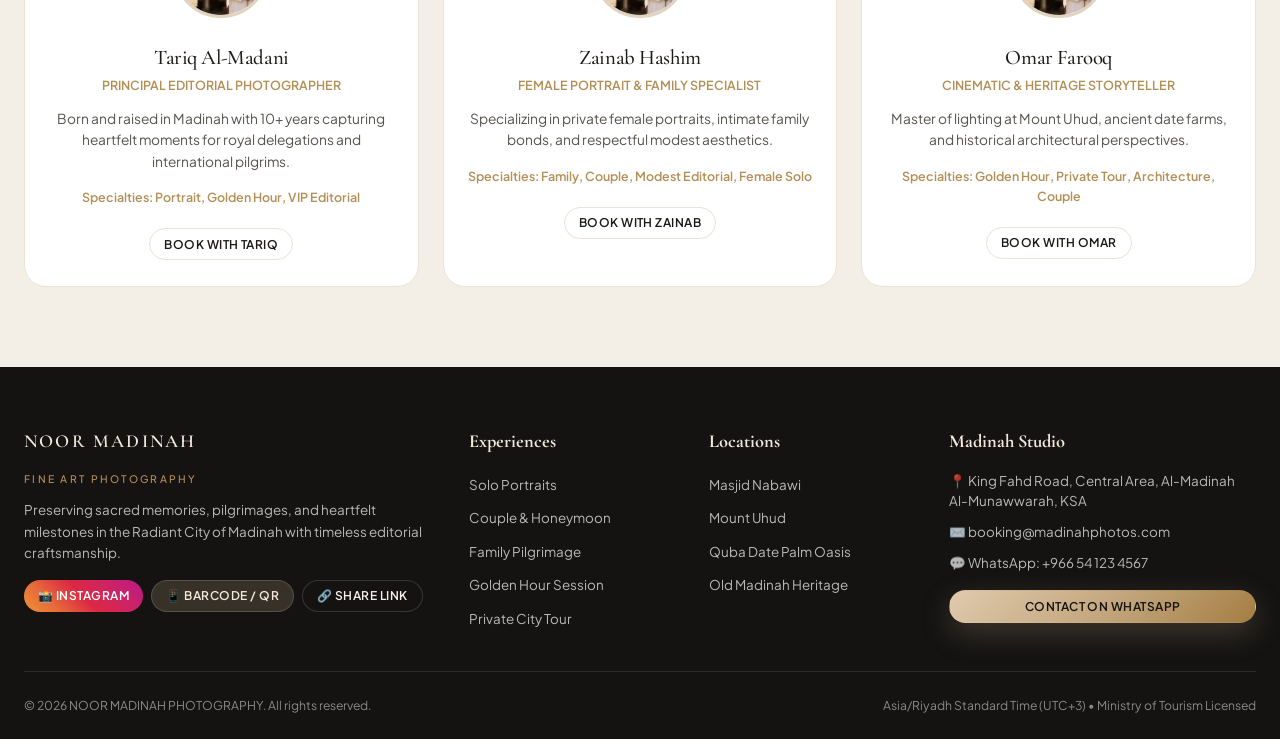
==== commit 1c703bd1: "Add 5 Luxury Features: Verified Reviews, Style Guide, VIP Add-ons, Gift Voucher, and Google Maps Mee" ====
--- a/index.html
+++ b/index.html
@@ -35,7 +35,8 @@
           <option value="USD">USD ($)</option>
           <option value="IDR">IDR (Rp)</option>
         </select>
-        <button onclick="app.openShareModal()" class="btn btn-dark btn-sm" style="font-size: 0.72rem; padding: 3px 10px; margin-left: 6px;">🔗 Share</button>
+        <button onclick="app.openGiftModal()" class="btn btn-dark btn-sm" style="font-size: 0.72rem; padding: 3px 10px; margin-left: 6px; background: rgba(197, 168, 128, 0.25); color: var(--gold-light);">🎁 Gift a Session</button>
+        <button onclick="app.openShareModal()" class="btn btn-dark btn-sm" style="font-size: 0.72rem; padding: 3px 10px; margin-left: 4px;">🔗 Share</button>
         <button onclick="app.openQrModal()" class="btn btn-dark btn-sm" style="font-size: 0.72rem; padding: 3px 10px; margin-left: 4px;">📱 Barcode / QR</button>
         <button id="admin-nav-btn" onclick="app.openAdminLoginModal()" class="btn btn-dark btn-sm" style="font-size: 0.72rem; padding: 3px 10px; margin-left: 4px;">🔒 Admin Login</button>
       </div>
@@ -196,7 +197,109 @@
           </div>
 
           <div class="photographers-grid" id="photographers-grid-container">
-            <!-- Dynamic Photographers Rendered Here -->
+      <!-- TESTIMONIALS SECTION -->
+      <section id="testimonials" class="section" style="background: var(--bg-card);">
+        <div class="container">
+          <div class="section-header">
+            <span class="section-subtitle">Pilgrim Voices & Memories</span>
+            <h2 class="section-title">What Our Clients Cherish</h2>
+            <p class="section-description">Over 1,200+ families, couples, and solo pilgrims have trusted us with their most sacred memories in Madinah.</p>
+          </div>
+
+          <div style="display: grid; grid-template-columns: repeat(auto-fit, minmax(300px, 1fr)); gap: 24px;">
+            
+            <div class="selectable-card" style="padding: 24px; position: relative;">
+              <div style="color: #F59E0B; font-size: 1.1rem; margin-bottom: 12px;">★★★★★</div>
+              <p style="font-style: italic; color: var(--text-secondary); font-size: 0.92rem; line-height: 1.7; margin-bottom: 16px;">
+                "Masya Allah! Sesi foto ba'da Subuh di pelataran payung Masjid Nabawi bersama Wahyu Afrian sangat berkesan. Foto-fotonya sangat elegan dan timeless, prosesnya ramah dan tidak mengganggu ibadah sama sekali."
+              </p>
+              <div style="display: flex; align-items: center; justify-content: space-between; border-top: 1px solid var(--border-subtle); padding-top: 12px;">
+                <div>
+                  <h4 style="font-size: 0.95rem; font-weight: 700; margin-bottom: 2px;">Drs. H. Hendra & Hj. Nuraini</h4>
+                  <span style="font-size: 0.78rem; color: var(--text-muted);">Family Pilgrimage • Jakarta, Indonesia 🇮🇩</span>
+                </div>
+                <span class="status-pill CONFIRMED" style="font-size: 0.7rem;">Verified Pilgrim</span>
+              </div>
+            </div>
+
+            <div class="selectable-card" style="padding: 24px; position: relative;">
+              <div style="color: #F59E0B; font-size: 1.1rem; margin-bottom: 12px;">★★★★★</div>
+              <p style="font-style: italic; color: var(--text-secondary); font-size: 0.92rem; line-height: 1.7; margin-bottom: 16px;">
+                "Booking our honeymoon portrait session in Madinah was the best decision of our Umrah trip. The lighting during Golden Hour near Mount Uhud was breathtaking. Delivered in 4K within 24 hours!"
+              </p>
+              <div style="display: flex; align-items: center; justify-content: space-between; border-top: 1px solid var(--border-subtle); padding-top: 12px;">
+                <div>
+                  <h4 style="font-size: 0.95rem; font-weight: 700; margin-bottom: 2px;">Farhan & Aisyah Zulkifli</h4>
+                  <span style="font-size: 0.78rem; color: var(--text-muted);">Couple & Honeymoon • Kuala Lumpur, Malaysia 🇲🇾</span>
+                </div>
+                <span class="status-pill CONFIRMED" style="font-size: 0.7rem;">Verified Pilgrim</span>
+              </div>
+            </div>
+
+            <div class="selectable-card" style="padding: 24px; position: relative;">
+              <div style="color: #F59E0B; font-size: 1.1rem; margin-bottom: 12px;">★★★★★</div>
+              <p style="font-style: italic; color: var(--text-secondary); font-size: 0.92rem; line-height: 1.7; margin-bottom: 16px;">
+                "Exceptional craftsmanship. As a solo pilgrim from the UK, having dignified editorial portraits near the sacred landmarks was a dream come true. The WhatsApp bot automated everything seamlessly."
+              </p>
+              <div style="display: flex; align-items: center; justify-content: space-between; border-top: 1px solid var(--border-subtle); padding-top: 12px;">
+                <div>
+                  <h4 style="font-size: 0.95rem; font-weight: 700; margin-bottom: 2px;">Dr. Tariq Mansoor</h4>
+                  <span style="font-size: 0.78rem; color: var(--text-muted);">Solo Pilgrimage • London, United Kingdom 🇬🇧</span>
+                </div>
+                <span class="status-pill CONFIRMED" style="font-size: 0.7rem;">Verified Pilgrim</span>
+              </div>
+            </div>
+
+          </div>
+        </div>
+      </section>
+
+      <!-- STYLE & WARDROBE GUIDE SECTION -->
+      <section id="style-guide" class="section">
+        <div class="container">
+          <div class="section-header">
+            <span class="section-subtitle">Editorial Preparation</span>
+            <h2 class="section-title">Madinah Wardrobe & Lighting Guide</h2>
+            <p class="section-description">Our artistic recommendations for color harmony, modest elegance, and perfect natural light in the Holy City.</p>
+          </div>
+
+          <div style="display: grid; grid-template-columns: repeat(auto-fit, minmax(260px, 1fr)); gap: 20px;">
+            
+            <div class="selectable-card" style="border-top: 3px solid var(--gold-hover);">
+              <div style="font-size: 1.8rem; margin-bottom: 10px;">🌅</div>
+              <h3 style="font-size: 1.1rem; margin-bottom: 8px;">Fajr & Morning Soft Glow</h3>
+              <p style="font-size: 0.86rem; color: var(--text-secondary); line-height: 1.6;">
+                <strong>Best Time: 06:00 – 07:30</strong><br>
+                Crisp morning air and gentle pastel sky tones. Ideal for quiet moments at Masjid Nabawi courtyard with open umbrellas and minimal crowds.
+              </p>
+            </div>
+
+            <div class="selectable-card" style="border-top: 3px solid var(--gold-hover);">
+              <div style="font-size: 1.8rem; margin-bottom: 10px;">🌇</div>
+              <h3 style="font-size: 1.1rem; margin-bottom: 8px;">Maghrib Golden Hour</h3>
+              <p style="font-size: 0.86rem; color: var(--text-secondary); line-height: 1.6;">
+                <strong>Best Time: 17:15 – 18:30</strong><br>
+                Rich golden reflections on limestone minarets and Mount Uhud red cliffs. Produces dramatic fine-art warmth and magazine-grade portraits.
+              </p>
+            </div>
+
+            <div class="selectable-card" style="border-top: 3px solid var(--gold-hover);">
+              <div style="font-size: 1.8rem; margin-bottom: 10px;">👗</div>
+              <h3 style="font-size: 1.1rem; margin-bottom: 8px;">Harmonious Color Palettes</h3>
+              <p style="font-size: 0.86rem; color: var(--text-secondary); line-height: 1.6;">
+                <strong>Recommended:</strong> Pure White, Cream, Sandy Beige, Terracotta, Olive Green, Soft Pastel, or Classic Black Abaya.<br>
+                Avoid neon or high-contrast busy patterns.
+              </p>
+            </div>
+
+            <div class="selectable-card" style="border-top: 3px solid var(--gold-hover);">
+              <div style="font-size: 1.8rem; margin-bottom: 10px;">📍</div>
+              <h3 style="font-size: 1.1rem; margin-bottom: 8px;">GPS Meeting Points</h3>
+              <p style="font-size: 0.86rem; color: var(--text-secondary); line-height: 1.6;">
+                Each session includes a live Google Maps pin sent to your WhatsApp with exact rendezvous points (Gate 22, Gate 305, or Uhud Archer's Hill).
+              </p>
+            </div>
+
           </div>
         </div>
       </section>
@@ -418,6 +521,44 @@
                 <div class="form-group" style="grid-column: 1 / -1;">
                   <label class="form-label">Special Requests, Meeting Notes, or Preferred Poses</label>
                   <textarea id="detail-notes-input" class="form-textarea" placeholder="e.g. Traveling with elderly parents, prefer elevator access, would like photos near green dome minarets, etc."></textarea>
+                </div>
+
+                <div style="grid-column: 1 / -1; margin-top: 12px; padding-top: 16px; border-top: 1px solid var(--border-subtle);">
+                  <label class="form-label" style="font-size: 1rem; color: var(--gold-hover); margin-bottom: 12px;">🌟 Optional VIP Experience Upgrades & Add-ons</label>
+                  <div style="display: flex; flex-direction: column; gap: 10px;">
+                    <label class="selectable-card" style="display: flex; align-items: center; justify-content: space-between; cursor: pointer; padding: 14px 18px; margin: 0;">
+                      <div style="display: flex; align-items: center; gap: 12px;">
+                        <input type="checkbox" id="addon-express" onchange="bookingWizard.toggleAddon('express', 150)" style="transform: scale(1.3); cursor: pointer;">
+                        <div>
+                          <strong style="font-size: 0.95rem;">⚡ Express 24-Hour 4K Digital Delivery</strong>
+                          <p style="font-size: 0.8rem; color: var(--text-secondary); margin: 0;">Receive all curated master edits within 24 hours before your Umrah flight departs.</p>
+                        </div>
+                      </div>
+                      <span style="font-weight: 700; color: var(--gold-hover); font-size: 0.92rem;">+SAR 150</span>
+                    </label>
+
+                    <label class="selectable-card" style="display: flex; align-items: center; justify-content: space-between; cursor: pointer; padding: 14px 18px; margin: 0;">
+                      <div style="display: flex; align-items: center; gap: 12px;">
+                        <input type="checkbox" id="addon-album" onchange="bookingWizard.toggleAddon('album', 250)" style="transform: scale(1.3); cursor: pointer;">
+                        <div>
+                          <strong style="font-size: 0.95rem;">📖 Luxury Hardcover Album Delivered to Madinah Hotel</strong>
+                          <p style="font-size: 0.8rem; color: var(--text-secondary); margin: 0;">Premium 20-page linen/leather album hand-delivered to your hotel lobby in Madinah.</p>
+                        </div>
+                      </div>
+                      <span style="font-weight: 700; color: var(--gold-hover); font-size: 0.92rem;">+SAR 250</span>
+                    </label>
+
+                    <label class="selectable-card" style="display: flex; align-items: center; justify-content: space-between; cursor: pointer; padding: 14px 18px; margin: 0;">
+                      <div style="display: flex; align-items: center; gap: 12px;">
+                        <input type="checkbox" id="addon-reel" onchange="bookingWizard.toggleAddon('reel', 200)" style="transform: scale(1.3); cursor: pointer;">
+                        <div>
+                          <strong style="font-size: 0.95rem;">🎥 Cinematic 60s 4K Instagram / TikTok Reel</strong>
+                          <p style="font-size: 0.8rem; color: var(--text-secondary); margin: 0;">Professionally color-graded vertical video reel with nasheed/audio for social sharing.</p>
+                        </div>
+                      </div>
+                      <span style="font-weight: 700; color: var(--gold-hover); font-size: 0.92rem;">+SAR 200</span>
+                    </label>
+                  </div>
                 </div>
               </div>
             </div>
@@ -997,10 +1138,10 @@
     </div>
   </footer>
 
-  <!-- Scripts (Cache Buster v2.3) -->
-  <script src="/js/app.js?v=2.3"></script>
-  <script src="/js/booking-engine.js?v=2.3"></script>
-  <script src="/js/client-portal.js?v=2.3"></script>
-  <script src="/js/admin-dashboard.js?v=2.3"></script>
+  <!-- Scripts (Cache Buster v2.4) -->
+  <script src="/js/app.js?v=2.4"></script>
+  <script src="/js/booking-engine.js?v=2.4"></script>
+  <script src="/js/client-portal.js?v=2.4"></script>
+  <script src="/js/admin-dashboard.js?v=2.4"></script>
 </body>
 </html>
